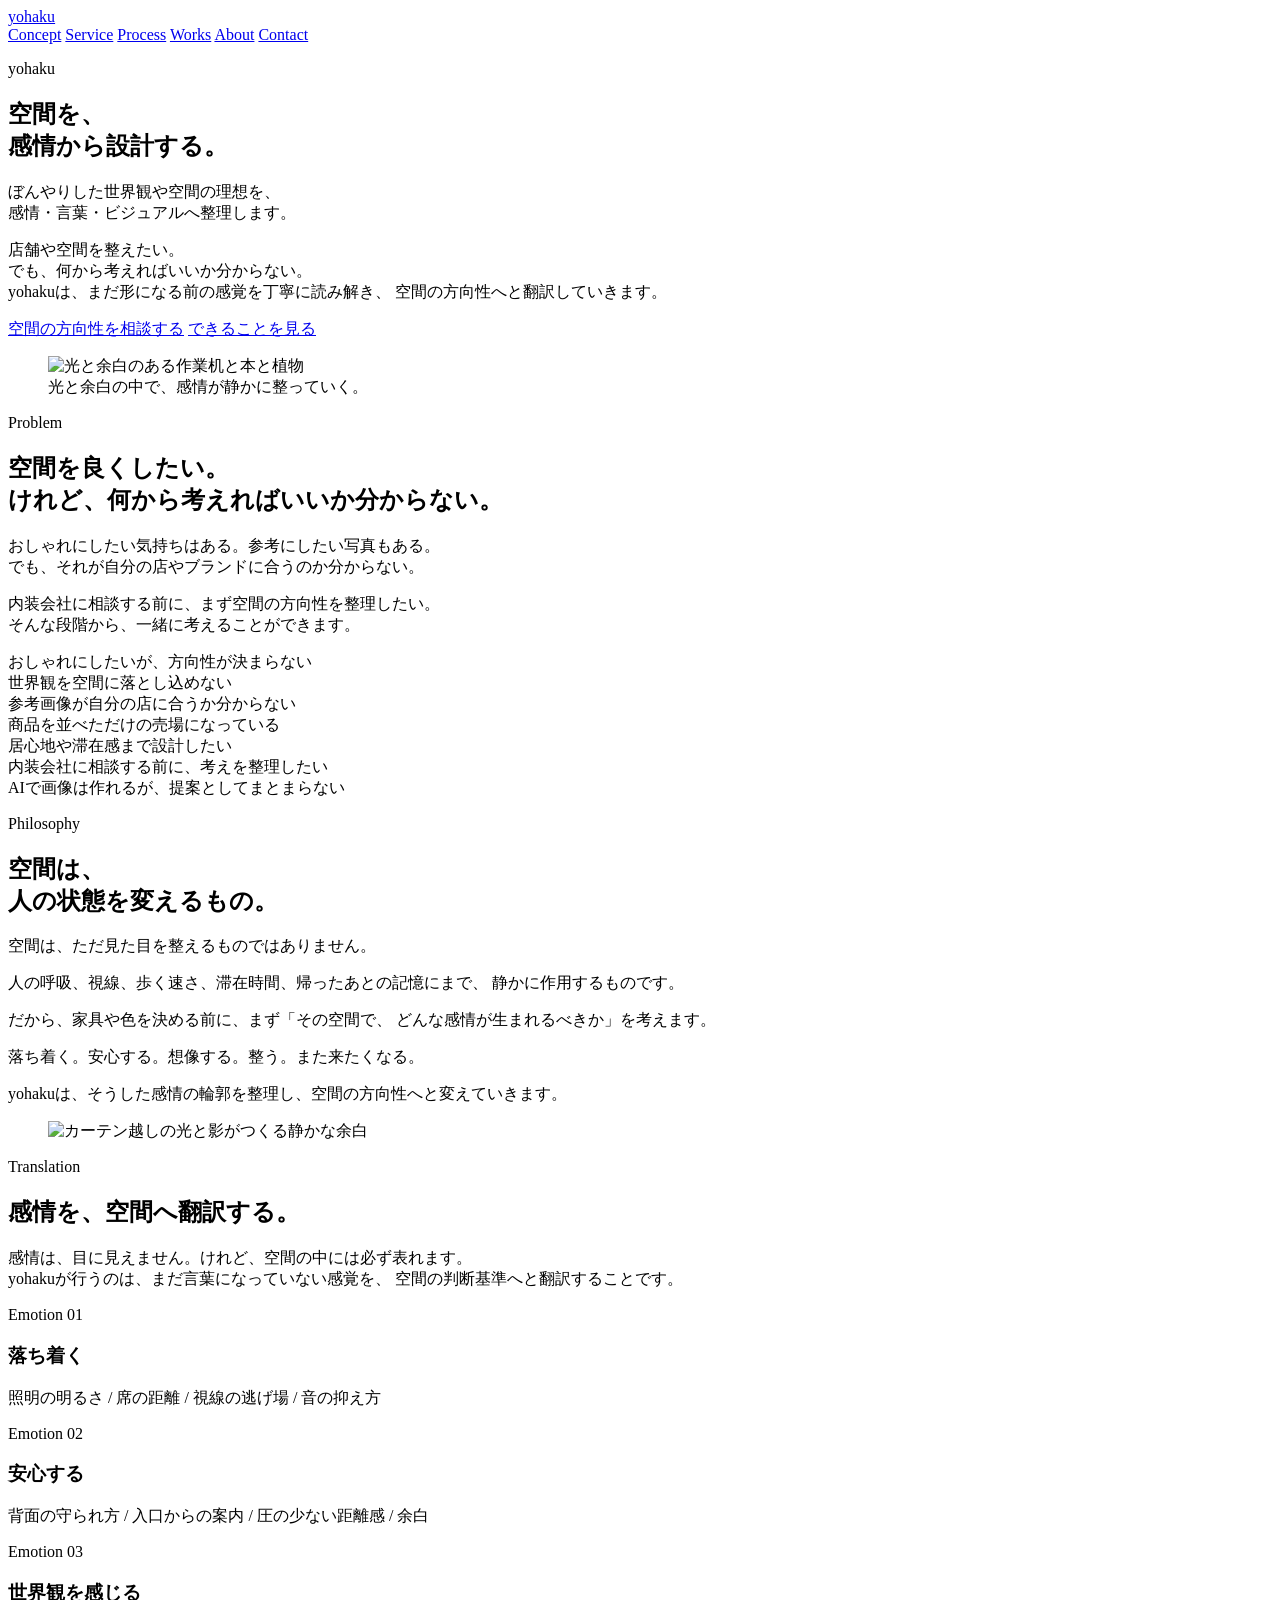
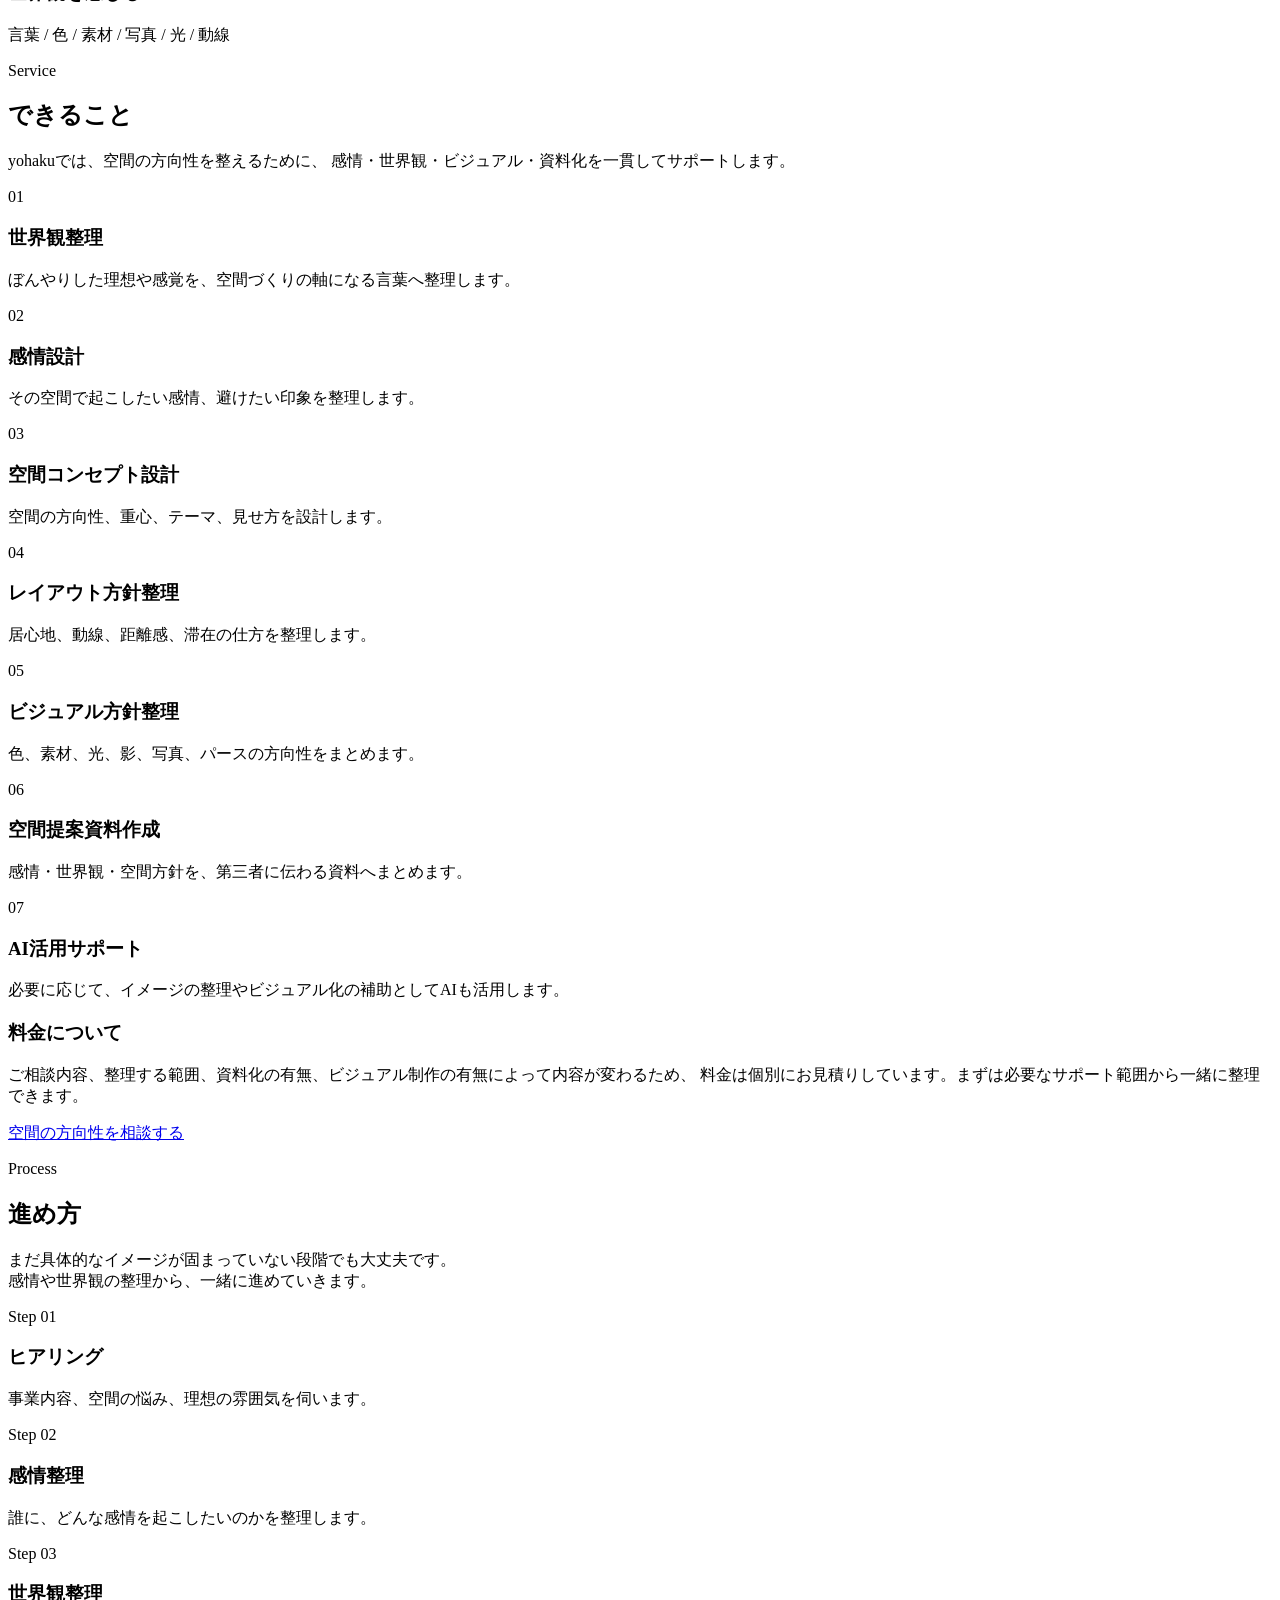
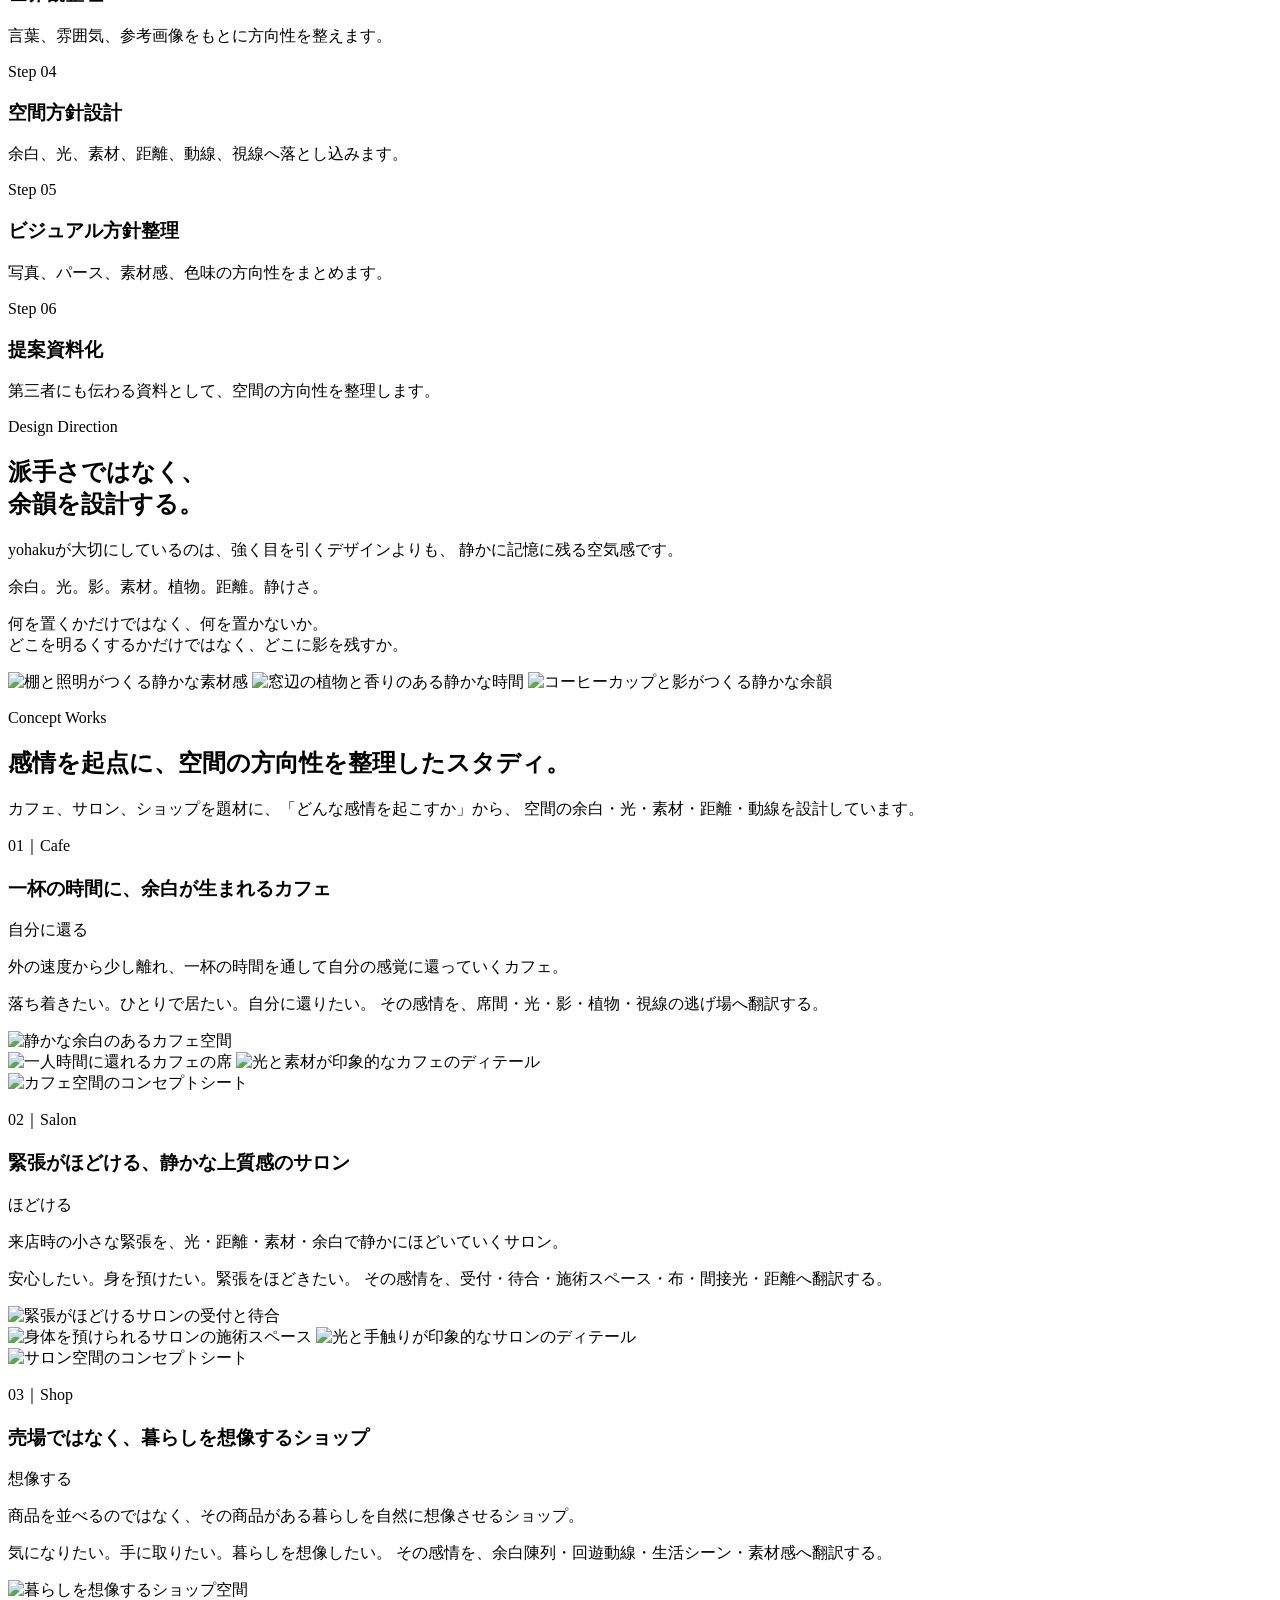
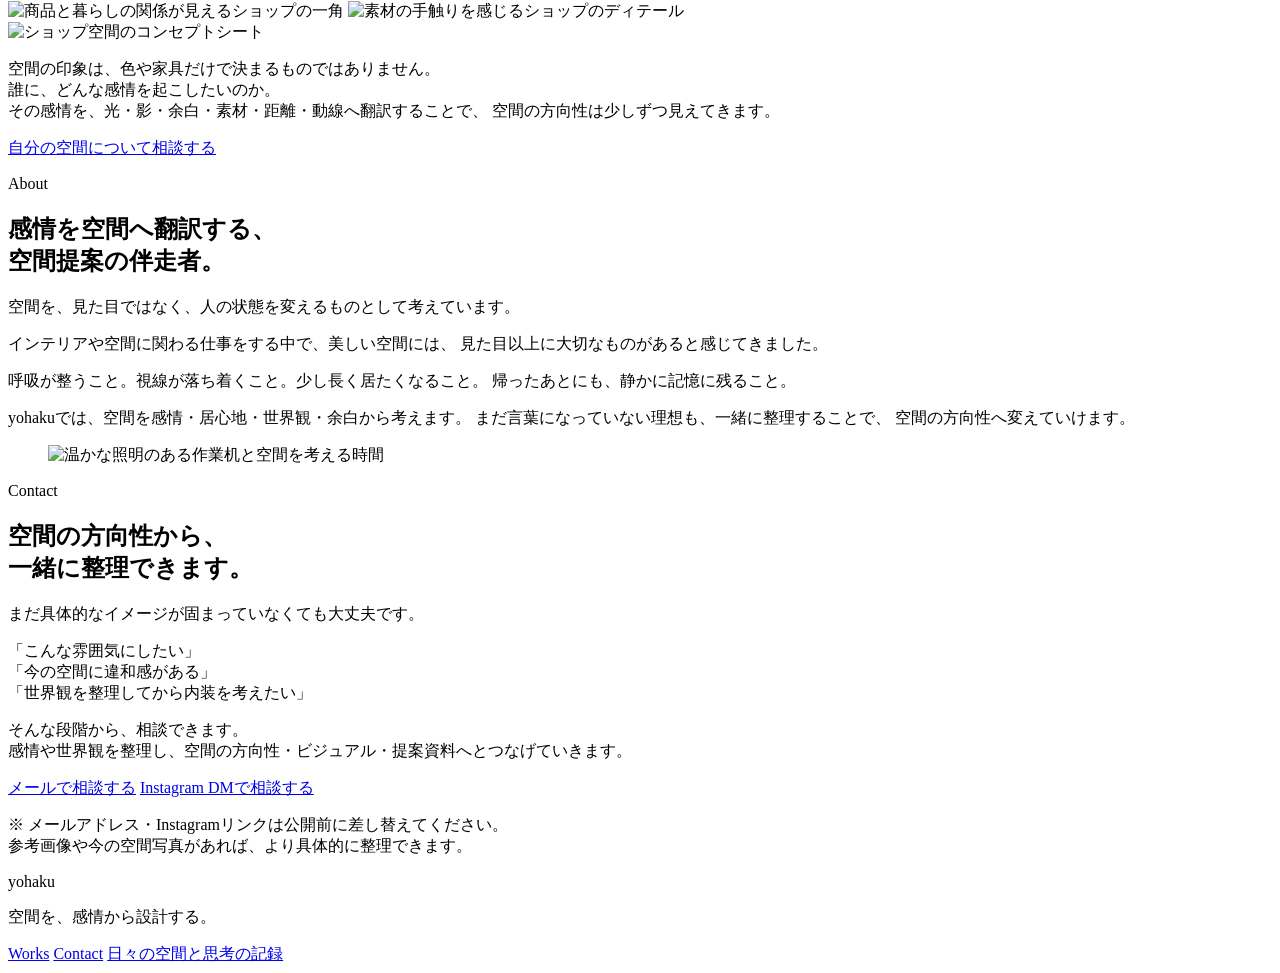
==== index.html @ 95f1c665 "Add files via upload" ====
<!DOCTYPE html>
<html lang="ja">
<head>
  <meta charset="UTF-8" />
  <meta name="viewport" content="width=device-width, initial-scale=1.0" />
  <title>yohaku｜空間を、感情から設計する</title>
  <meta name="description" content="ぼんやりした世界観や空間の理想を、感情・言葉・ビジュアルへ整理します。yohakuは、空間の方向性、居心地、余白、光、素材、世界観を整える空間提案の伴走者です。" />
  <meta name="theme-color" content="#f7f3ec" />

  <meta property="og:title" content="yohaku｜空間を、感情から設計する" />
  <meta property="og:description" content="ぼんやりした世界観や空間の理想を、感情・言葉・ビジュアルへ整理します。" />
  <meta property="og:type" content="website" />
  <meta property="og:image" content="assets/images/ogp/ogp_yohaku.jpg" />

  <link rel="icon" href="assets/icons/favicon.svg" type="image/svg+xml" />
  <link rel="stylesheet" href="css/style.css" />
</head>

<body>
  <header class="site-header">
    <a class="header-logo" href="#hero" aria-label="yohaku top">yohaku</a>
    <nav class="header-nav" aria-label="Primary navigation">
      <a href="#philosophy">Concept</a>
      <a href="#service">Service</a>
      <a href="#process">Process</a>
      <a href="#works">Works</a>
      <a href="#about">About</a>
      <a href="#contact">Contact</a>
    </nav>
  </header>

  <main>
    <section id="hero" class="section hero">
      <div class="container hero-grid">
        <div class="hero-copy">
          <p class="eyebrow">yohaku</p>
          <h1>空間を、<br />感情から設計する。</h1>
          <p class="hero-lead">
            ぼんやりした世界観や空間の理想を、<br />
            感情・言葉・ビジュアルへ整理します。
          </p>
          <p class="hero-text">
            店舗や空間を整えたい。<br />
            でも、何から考えればいいか分からない。<br />
            yohakuは、まだ形になる前の感覚を丁寧に読み解き、
            空間の方向性へと翻訳していきます。
          </p>
          <div class="button-row">
            <a class="button primary" href="#contact">空間の方向性を相談する</a>
            <a class="button ghost" href="#service">できることを見る</a>
          </div>
        </div>

        <figure class="hero-visual">
          <img src="assets/images/common/hero_yohaku_01.jpg" alt="光と余白のある作業机と本と植物" />
          <figcaption>光と余白の中で、感情が静かに整っていく。</figcaption>
        </figure>
      </div>
    </section>

    <section id="problem" class="section problem">
      <div class="container narrow">
        <p class="section-label">Problem</p>
        <h2>空間を良くしたい。<br />けれど、何から考えればいいか分からない。</h2>
        <p>
          おしゃれにしたい気持ちはある。参考にしたい写真もある。<br />
          でも、それが自分の店やブランドに合うのか分からない。
        </p>
        <p>
          内装会社に相談する前に、まず空間の方向性を整理したい。<br />
          そんな段階から、一緒に考えることができます。
        </p>
      </div>

      <div class="container">
        <div class="problem-cards">
          <div class="card">おしゃれにしたいが、方向性が決まらない</div>
          <div class="card">世界観を空間に落とし込めない</div>
          <div class="card">参考画像が自分の店に合うか分からない</div>
          <div class="card">商品を並べただけの売場になっている</div>
          <div class="card">居心地や滞在感まで設計したい</div>
          <div class="card">内装会社に相談する前に、考えを整理したい</div>
          <div class="card">AIで画像は作れるが、提案としてまとまらない</div>
        </div>
      </div>
    </section>

    <section id="philosophy" class="section philosophy">
      <div class="container two-col">
        <div>
          <p class="section-label">Philosophy</p>
          <h2>空間は、<br />人の状態を変えるもの。</h2>
          <p>
            空間は、ただ見た目を整えるものではありません。
          </p>
          <p>
            人の呼吸、視線、歩く速さ、滞在時間、帰ったあとの記憶にまで、
            静かに作用するものです。
          </p>
          <p>
            だから、家具や色を決める前に、まず「その空間で、
            どんな感情が生まれるべきか」を考えます。
          </p>
          <p class="word-list">落ち着く。安心する。想像する。整う。また来たくなる。</p>
          <p>
            yohakuは、そうした感情の輪郭を整理し、空間の方向性へと変えていきます。
          </p>
        </div>
        <figure class="image-frame">
          <img src="assets/images/common/philosophy_light_01.jpg" alt="カーテン越しの光と影がつくる静かな余白" />
        </figure>
      </div>
    </section>

    <section id="translation" class="section translation">
      <div class="container narrow center">
        <p class="section-label">Translation</p>
        <h2>感情を、空間へ翻訳する。</h2>
        <p>
          感情は、目に見えません。けれど、空間の中には必ず表れます。<br />
          yohakuが行うのは、まだ言葉になっていない感覚を、
          空間の判断基準へと翻訳することです。
        </p>
      </div>

      <div class="container translation-grid">
        <article class="translation-card">
          <span>Emotion 01</span>
          <h3>落ち着く</h3>
          <p>照明の明るさ / 席の距離 / 視線の逃げ場 / 音の抑え方</p>
        </article>
        <article class="translation-card">
          <span>Emotion 02</span>
          <h3>安心する</h3>
          <p>背面の守られ方 / 入口からの案内 / 圧の少ない距離感 / 余白</p>
        </article>
        <article class="translation-card">
          <span>Emotion 03</span>
          <h3>世界観を感じる</h3>
          <p>言葉 / 色 / 素材 / 写真 / 光 / 動線</p>
        </article>
      </div>
    </section>

    <section id="service" class="section service">
      <div class="container">
        <div class="section-head">
          <p class="section-label">Service</p>
          <h2>できること</h2>
          <p>
            yohakuでは、空間の方向性を整えるために、
            感情・世界観・ビジュアル・資料化を一貫してサポートします。
          </p>
        </div>

        <div class="service-grid">
          <article class="service-card"><span>01</span><h3>世界観整理</h3><p>ぼんやりした理想や感覚を、空間づくりの軸になる言葉へ整理します。</p></article>
          <article class="service-card"><span>02</span><h3>感情設計</h3><p>その空間で起こしたい感情、避けたい印象を整理します。</p></article>
          <article class="service-card"><span>03</span><h3>空間コンセプト設計</h3><p>空間の方向性、重心、テーマ、見せ方を設計します。</p></article>
          <article class="service-card"><span>04</span><h3>レイアウト方針整理</h3><p>居心地、動線、距離感、滞在の仕方を整理します。</p></article>
          <article class="service-card"><span>05</span><h3>ビジュアル方針整理</h3><p>色、素材、光、影、写真、パースの方向性をまとめます。</p></article>
          <article class="service-card"><span>06</span><h3>空間提案資料作成</h3><p>感情・世界観・空間方針を、第三者に伝わる資料へまとめます。</p></article>
          <article class="service-card muted-card"><span>07</span><h3>AI活用サポート</h3><p>必要に応じて、イメージの整理やビジュアル化の補助としてAIも活用します。</p></article>
        </div>

        <div class="price-note">
          <h3>料金について</h3>
          <p>
            ご相談内容、整理する範囲、資料化の有無、ビジュアル制作の有無によって内容が変わるため、
            料金は個別にお見積りしています。まずは必要なサポート範囲から一緒に整理できます。
          </p>
        </div>

        <div class="center">
          <a class="button primary" href="#contact">空間の方向性を相談する</a>
        </div>
      </div>
    </section>

    <section id="process" class="section process">
      <div class="container two-col">
        <div>
          <p class="section-label">Process</p>
          <h2>進め方</h2>
          <p>
            まだ具体的なイメージが固まっていない段階でも大丈夫です。<br />
            感情や世界観の整理から、一緒に進めていきます。
          </p>
        </div>
        <div class="steps">
          <div class="step"><span>Step 01</span><h3>ヒアリング</h3><p>事業内容、空間の悩み、理想の雰囲気を伺います。</p></div>
          <div class="step"><span>Step 02</span><h3>感情整理</h3><p>誰に、どんな感情を起こしたいのかを整理します。</p></div>
          <div class="step"><span>Step 03</span><h3>世界観整理</h3><p>言葉、雰囲気、参考画像をもとに方向性を整えます。</p></div>
          <div class="step"><span>Step 04</span><h3>空間方針設計</h3><p>余白、光、素材、距離、動線、視線へ落とし込みます。</p></div>
          <div class="step"><span>Step 05</span><h3>ビジュアル方針整理</h3><p>写真、パース、素材感、色味の方向性をまとめます。</p></div>
          <div class="step"><span>Step 06</span><h3>提案資料化</h3><p>第三者にも伝わる資料として、空間の方向性を整理します。</p></div>
        </div>
      </div>
    </section>

    <section id="design-direction" class="section design-direction">
      <div class="container two-col">
        <div>
          <p class="section-label">Design Direction</p>
          <h2>派手さではなく、<br />余韻を設計する。</h2>
          <p>
            yohakuが大切にしているのは、強く目を引くデザインよりも、
            静かに記憶に残る空気感です。
          </p>
          <p class="word-list">
            余白。光。影。素材。植物。距離。静けさ。
          </p>
          <p>
            何を置くかだけではなく、何を置かないか。<br />
            どこを明るくするかだけではなく、どこに影を残すか。
          </p>
        </div>

        <div class="image-grid">
          <img src="assets/images/common/design_direction_01.jpg" alt="棚と照明がつくる静かな素材感" />
          <img src="assets/images/common/design_direction_02.jpg" alt="窓辺の植物と香りのある静かな時間" />
          <img src="assets/images/common/design_direction_03.jpg" alt="コーヒーカップと影がつくる静かな余韻" />
        </div>
      </div>
    </section>

    <section id="works" class="section works">
      <div class="container narrow center">
        <p class="section-label">Concept Works</p>
        <h2>感情を起点に、空間の方向性を整理したスタディ。</h2>
        <p>
          カフェ、サロン、ショップを題材に、「どんな感情を起こすか」から、
          空間の余白・光・素材・距離・動線を設計しています。
        </p>
      </div>

      <div class="works-list">
        <article class="work container">
          <div class="work-copy">
            <p class="section-label">01｜Cafe</p>
            <h3>一杯の時間に、余白が生まれるカフェ</h3>
            <p class="one-word">自分に還る</p>
            <p>
              外の速度から少し離れ、一杯の時間を通して自分の感覚に還っていくカフェ。
            </p>
            <p>
              落ち着きたい。ひとりで居たい。自分に還りたい。
              その感情を、席間・光・影・植物・視線の逃げ場へ翻訳する。
            </p>
          </div>
          <div class="work-visuals">
            <img class="work-main" src="assets/images/cafe/cafe_main_a.png" alt="静かな余白のあるカフェ空間" />
            <div class="work-subgrid">
              <img src="assets/images/cafe/cafe_main_b.png" alt="一人時間に還れるカフェの席" />
              <img src="assets/images/cafe/cafe_detail_c.png" alt="光と素材が印象的なカフェのディテール" />
            </div>
            <img class="concept-sheet" src="assets/images/cafe/cafe_concept_sheet.png" alt="カフェ空間のコンセプトシート" />
          </div>
        </article>

        <article class="work container reverse">
          <div class="work-copy">
            <p class="section-label">02｜Salon</p>
            <h3>緊張がほどける、静かな上質感のサロン</h3>
            <p class="one-word">ほどける</p>
            <p>
              来店時の小さな緊張を、光・距離・素材・余白で静かにほどいていくサロン。
            </p>
            <p>
              安心したい。身を預けたい。緊張をほどきたい。
              その感情を、受付・待合・施術スペース・布・間接光・距離へ翻訳する。
            </p>
          </div>
          <div class="work-visuals">
            <img class="work-main" src="assets/images/salon/salon_main_a.png" alt="緊張がほどけるサロンの受付と待合" />
            <div class="work-subgrid">
              <img src="assets/images/salon/salon_main_b.png" alt="身体を預けられるサロンの施術スペース" />
              <img src="assets/images/salon/salon_detail_c.png" alt="光と手触りが印象的なサロンのディテール" />
            </div>
            <img class="concept-sheet" src="assets/images/salon/salon_concept_sheet.png" alt="サロン空間のコンセプトシート" />
          </div>
        </article>

        <article class="work container">
          <div class="work-copy">
            <p class="section-label">03｜Shop</p>
            <h3>売場ではなく、暮らしを想像するショップ</h3>
            <p class="one-word">想像する</p>
            <p>
              商品を並べるのではなく、その商品がある暮らしを自然に想像させるショップ。
            </p>
            <p>
              気になりたい。手に取りたい。暮らしを想像したい。
              その感情を、余白陳列・回遊動線・生活シーン・素材感へ翻訳する。
            </p>
          </div>
          <div class="work-visuals">
            <img class="work-main" src="assets/images/shop/shop_main_a.png" alt="暮らしを想像するショップ空間" />
            <div class="work-subgrid">
              <img src="assets/images/shop/shop_main_b.png" alt="商品と暮らしの関係が見えるショップの一角" />
              <img src="assets/images/shop/shop_detail_c.png" alt="素材の手触りを感じるショップのディテール" />
            </div>
            <img class="concept-sheet" src="assets/images/shop/shop_concept_sheet.png" alt="ショップ空間のコンセプトシート" />
          </div>
        </article>
      </div>

      <div class="container narrow center works-close">
        <p>
          空間の印象は、色や家具だけで決まるものではありません。<br />
          誰に、どんな感情を起こしたいのか。<br />
          その感情を、光・影・余白・素材・距離・動線へ翻訳することで、
          空間の方向性は少しずつ見えてきます。
        </p>
        <a class="button primary" href="#contact">自分の空間について相談する</a>
      </div>
    </section>

    <section id="about" class="section about">
      <div class="container two-col">
        <div>
          <p class="section-label">About</p>
          <h2>感情を空間へ翻訳する、<br />空間提案の伴走者。</h2>
          <p>
            空間を、見た目ではなく、人の状態を変えるものとして考えています。
          </p>
          <p>
            インテリアや空間に関わる仕事をする中で、美しい空間には、
            見た目以上に大切なものがあると感じてきました。
          </p>
          <p>
            呼吸が整うこと。視線が落ち着くこと。少し長く居たくなること。
            帰ったあとにも、静かに記憶に残ること。
          </p>
          <p>
            yohakuでは、空間を感情・居心地・世界観・余白から考えます。
            まだ言葉になっていない理想も、一緒に整理することで、
            空間の方向性へ変えていけます。
          </p>
        </div>
        <figure class="image-frame">
          <img src="assets/images/about/about_work_01.jpg" alt="温かな照明のある作業机と空間を考える時間" />
        </figure>
      </div>
    </section>

    <section id="contact" class="section contact">
      <div class="container narrow center">
        <p class="section-label">Contact</p>
        <h2>空間の方向性から、<br />一緒に整理できます。</h2>
        <p>
          まだ具体的なイメージが固まっていなくても大丈夫です。
        </p>
        <p>
          「こんな雰囲気にしたい」<br />
          「今の空間に違和感がある」<br />
          「世界観を整理してから内装を考えたい」
        </p>
        <p>
          そんな段階から、相談できます。<br />
          感情や世界観を整理し、空間の方向性・ビジュアル・提案資料へとつなげていきます。
        </p>

        <div class="contact-buttons">
          <!-- TODO: 公開前にメールアドレスとInstagram URLを差し替える -->
          <a class="button primary" href="mailto:uki182001@gmail.com">メールで相談する</a>
          <a class="button ghost" href="https://www.instagram.com/emu_yu_/" target="_blank" rel="noopener">Instagram DMで相談する</a>
        </div>

        <p class="contact-note">
          ※ メールアドレス・Instagramリンクは公開前に差し替えてください。<br />
          参考画像や今の空間写真があれば、より具体的に整理できます。
        </p>
      </div>
    </section>
  </main>

  <footer class="site-footer">
    <div class="container footer-inner">
      <div>
        <p class="footer-logo">yohaku</p>
        <p>空間を、感情から設計する。</p>
      </div>
      <div class="footer-links">
        <a href="#works">Works</a>
        <a href="#contact">Contact</a>
        <a href="https://www.instagram.com/emu_yu_/" target="_blank" rel="noopener">日々の空間と思考の記録</a>
      </div>
    </div>
  </footer>

  <script src="js/script.js"></script>
</body>
</html>
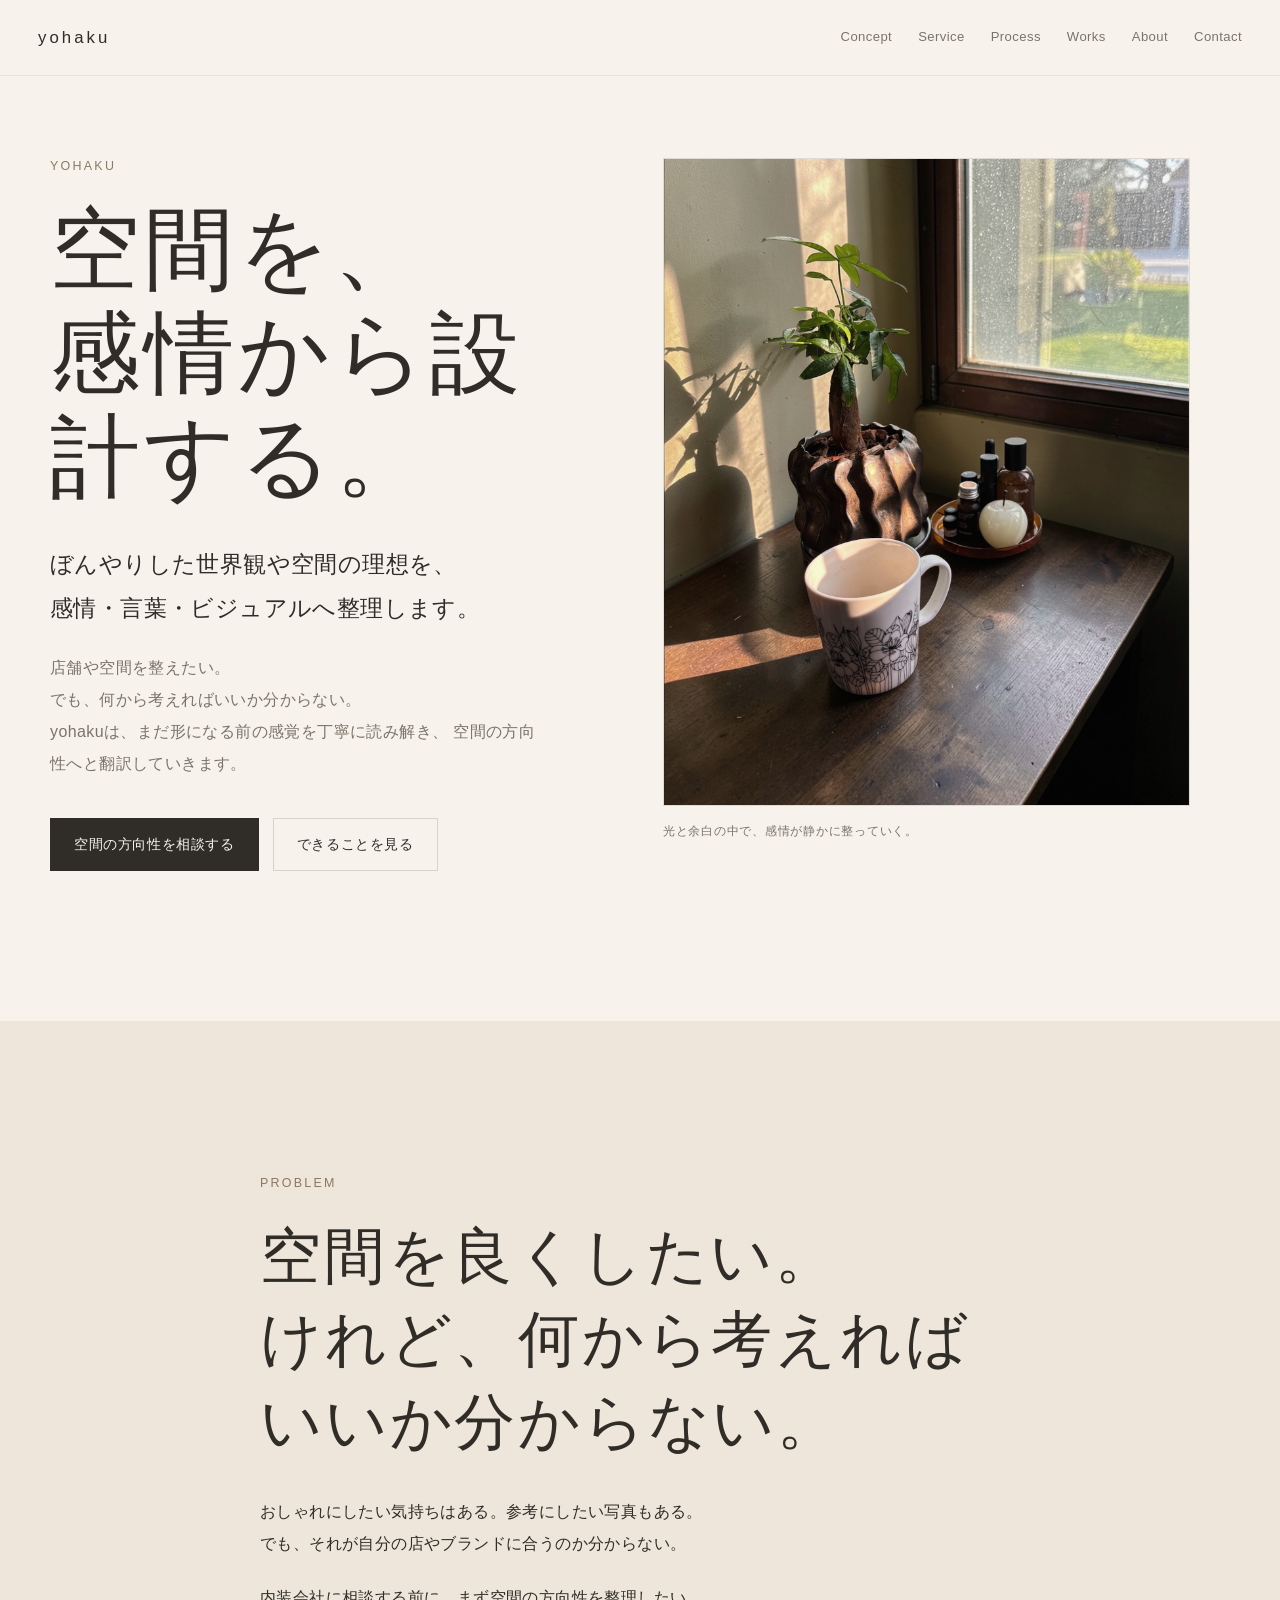
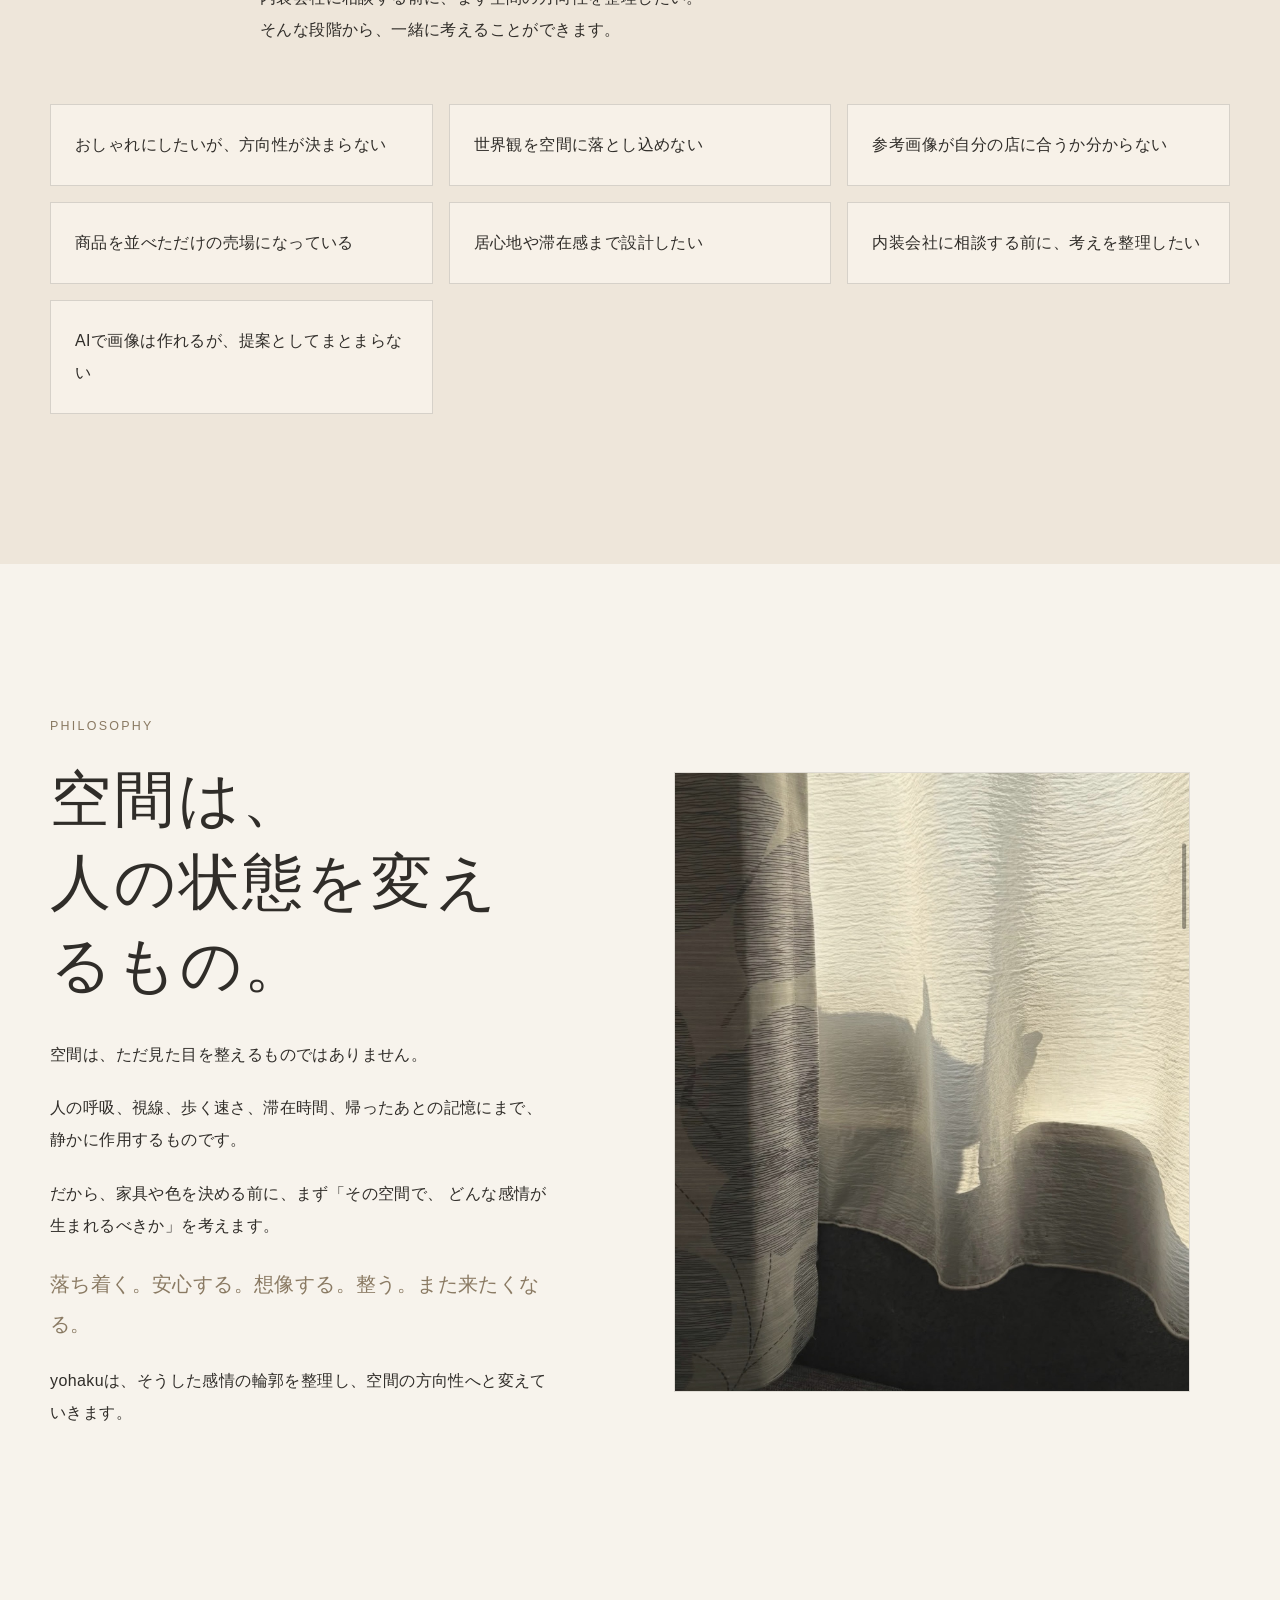
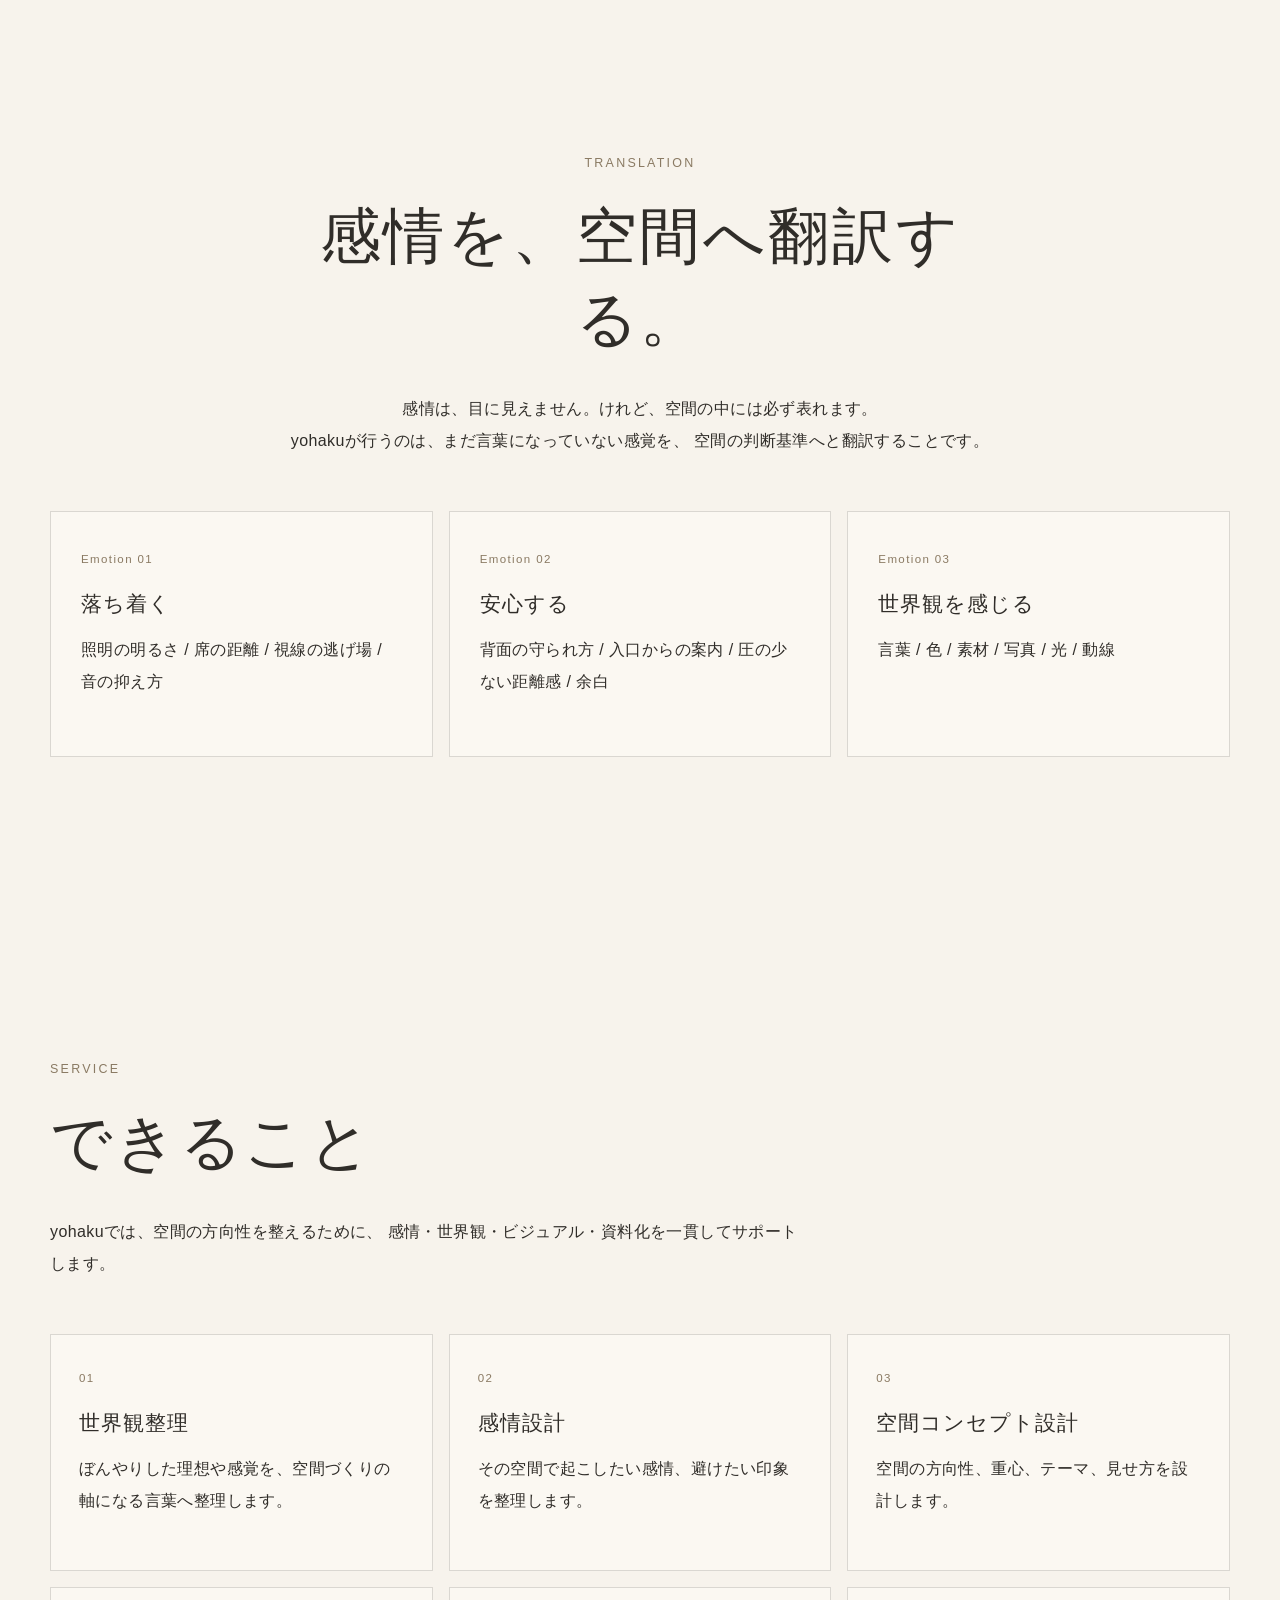
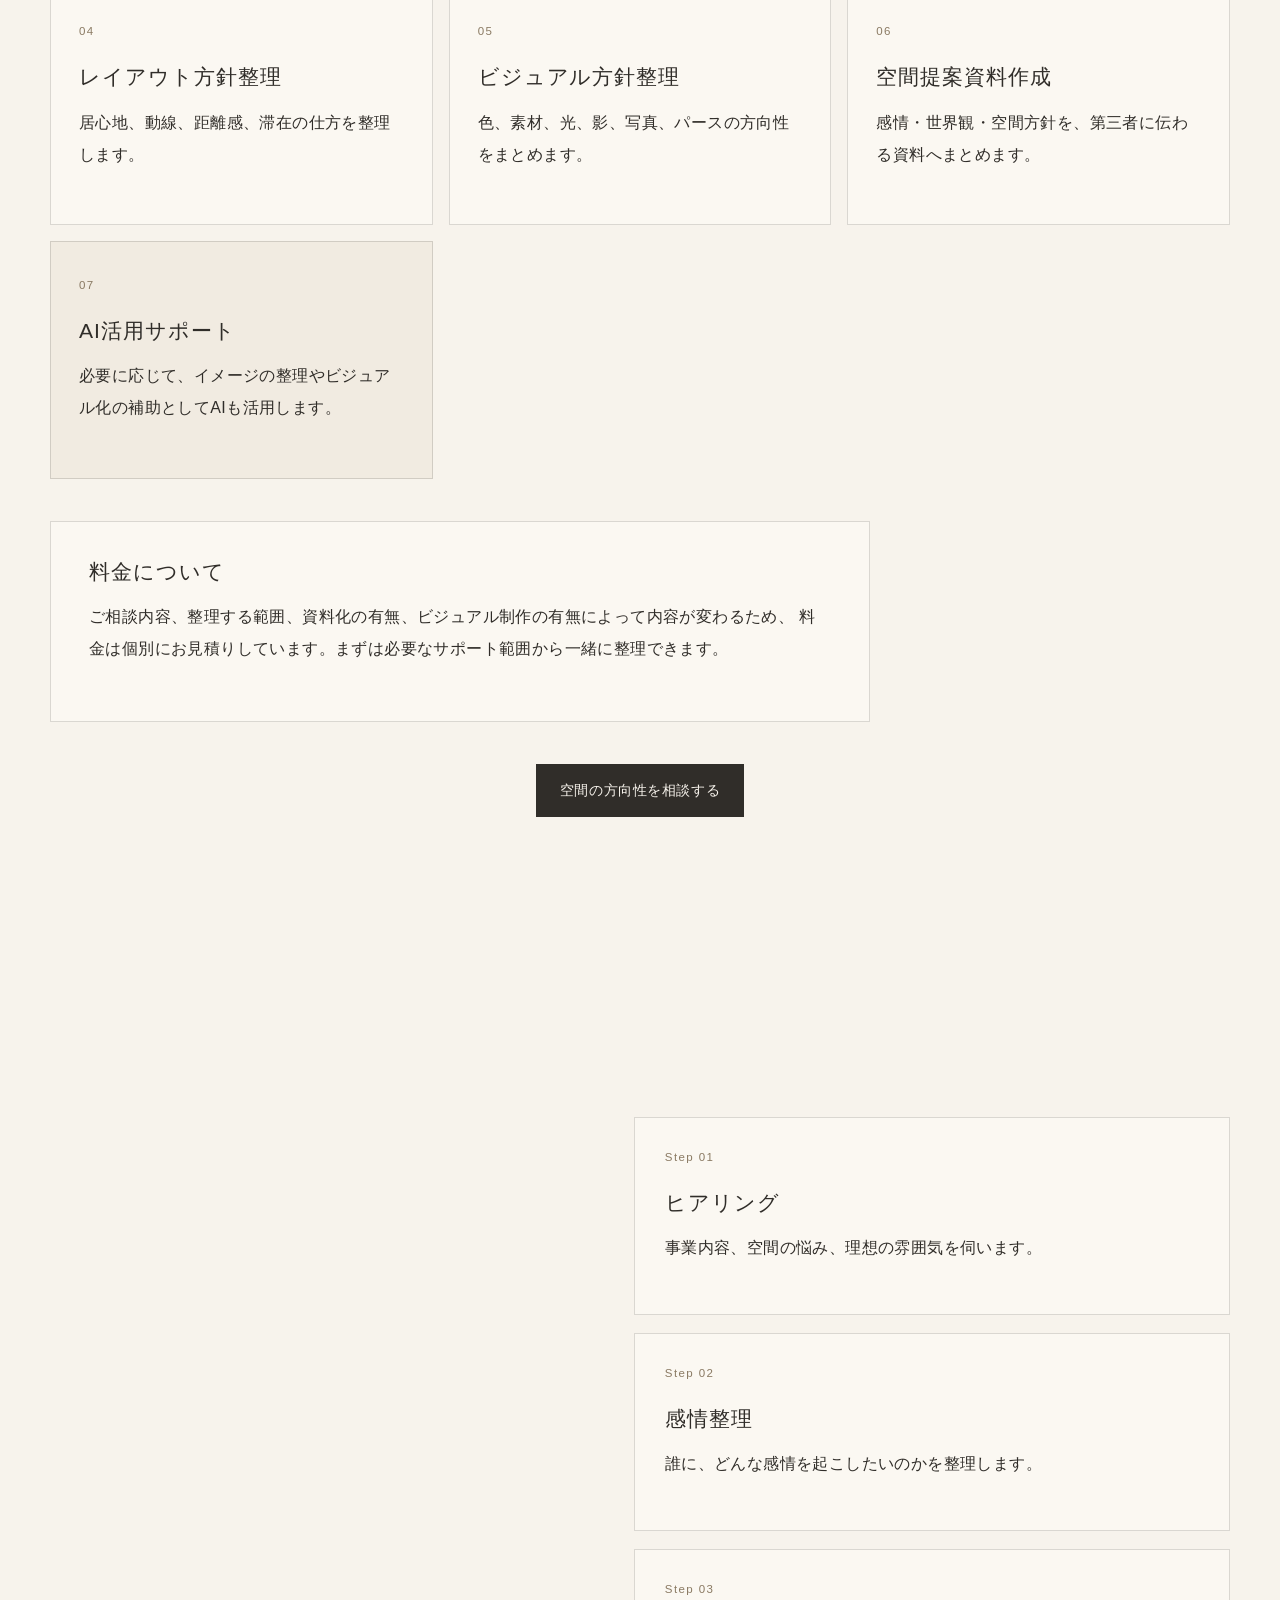
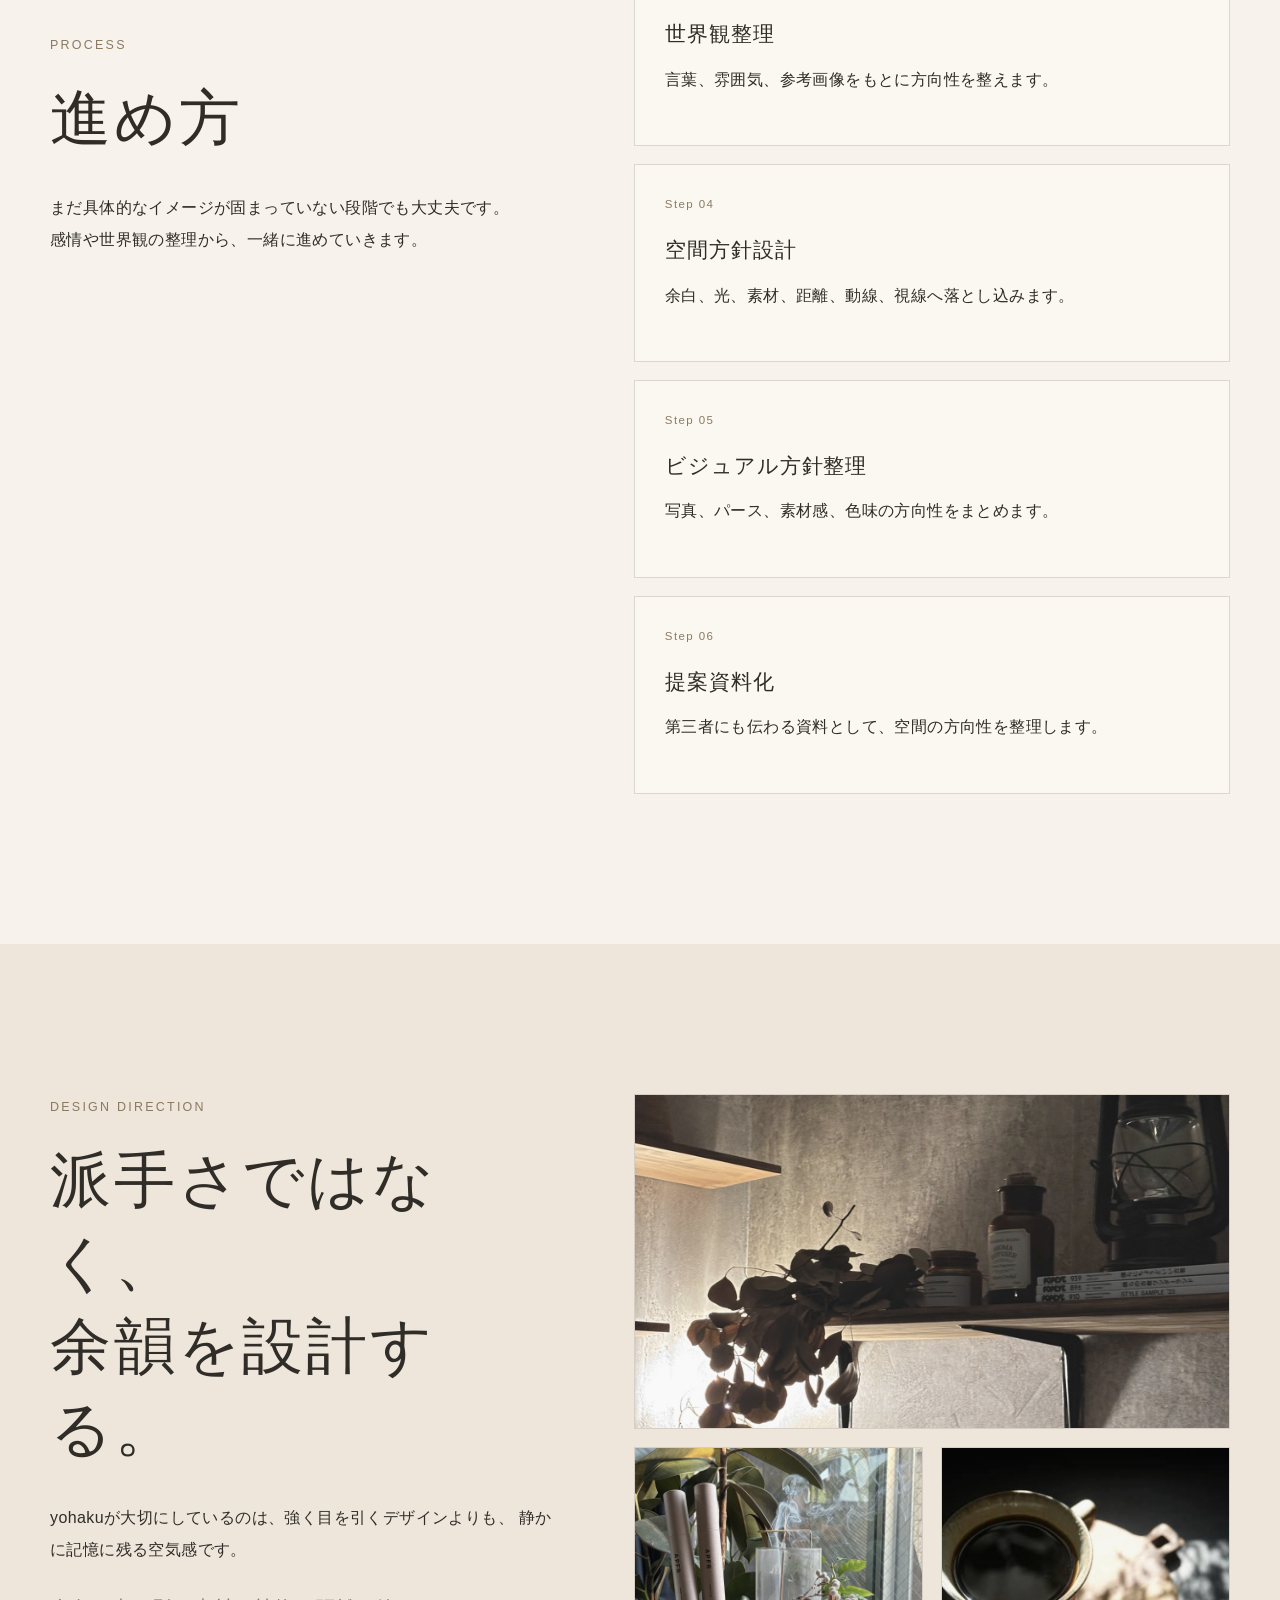
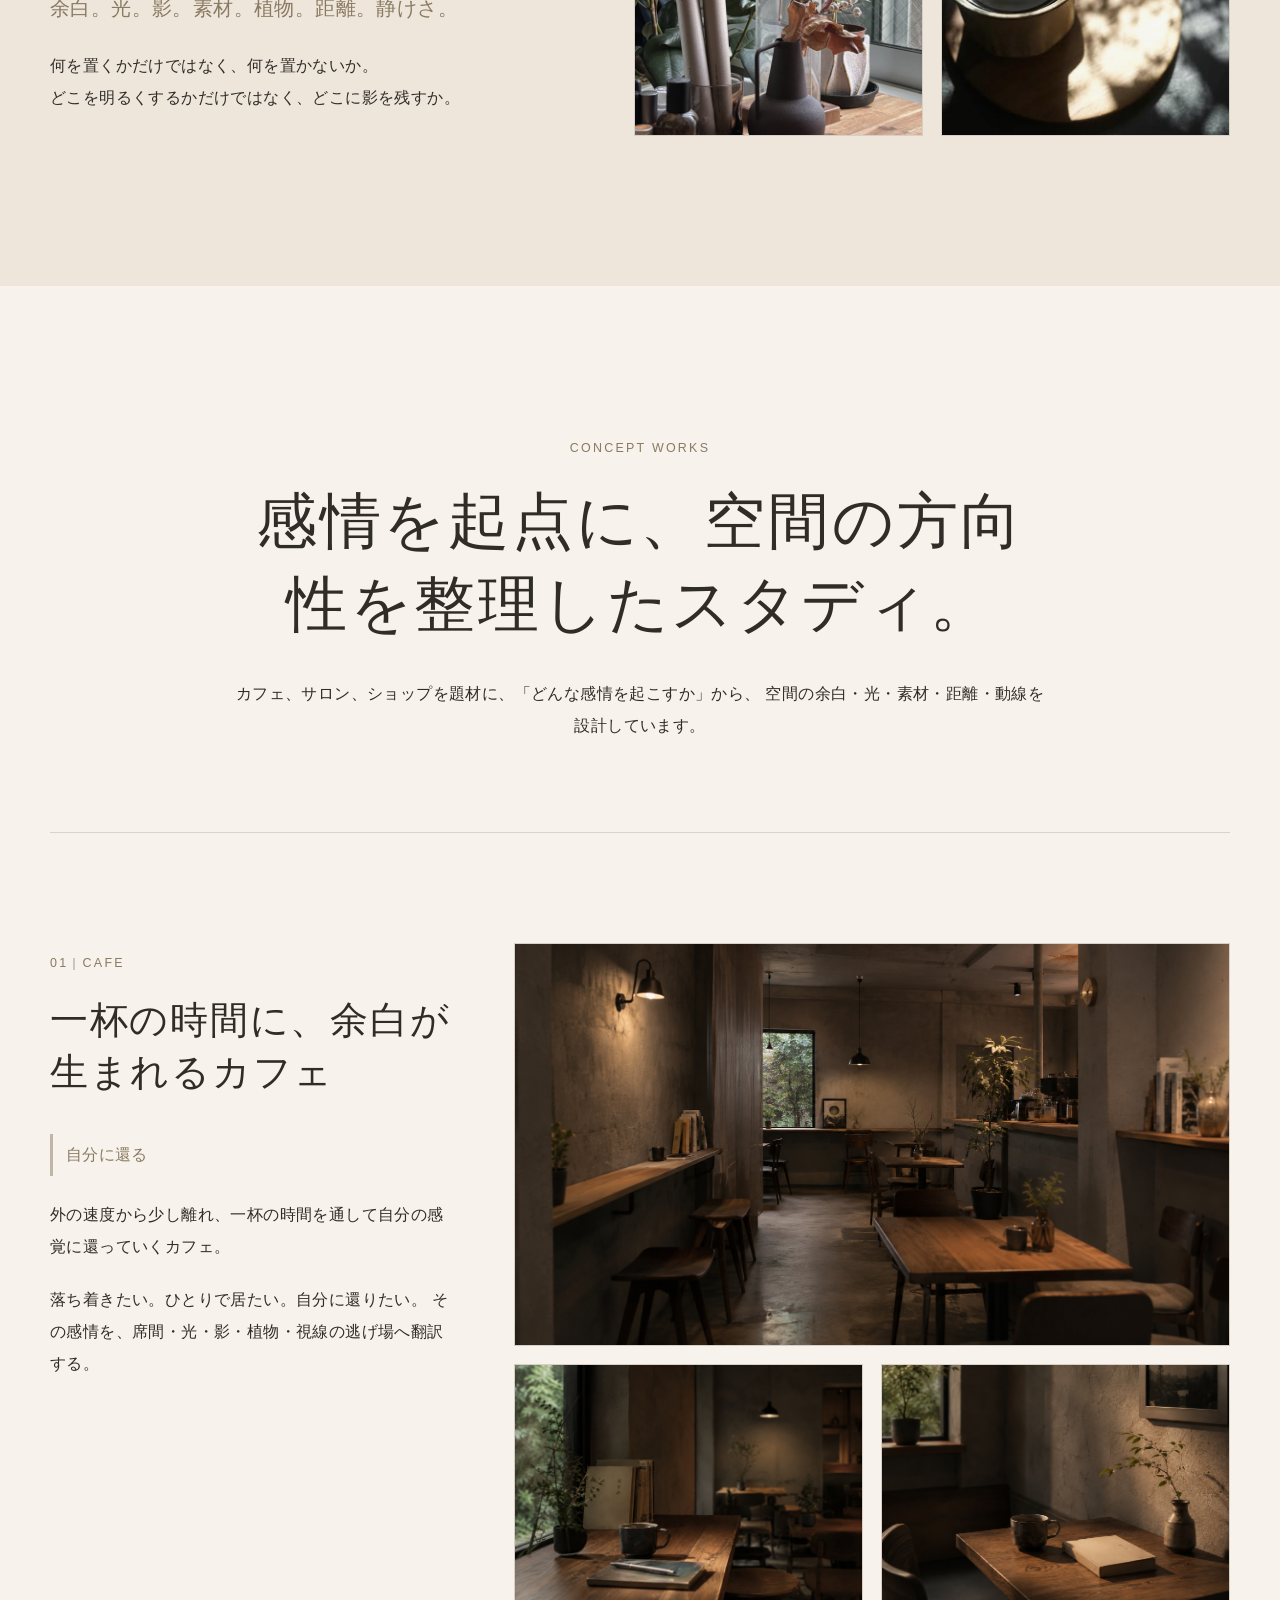
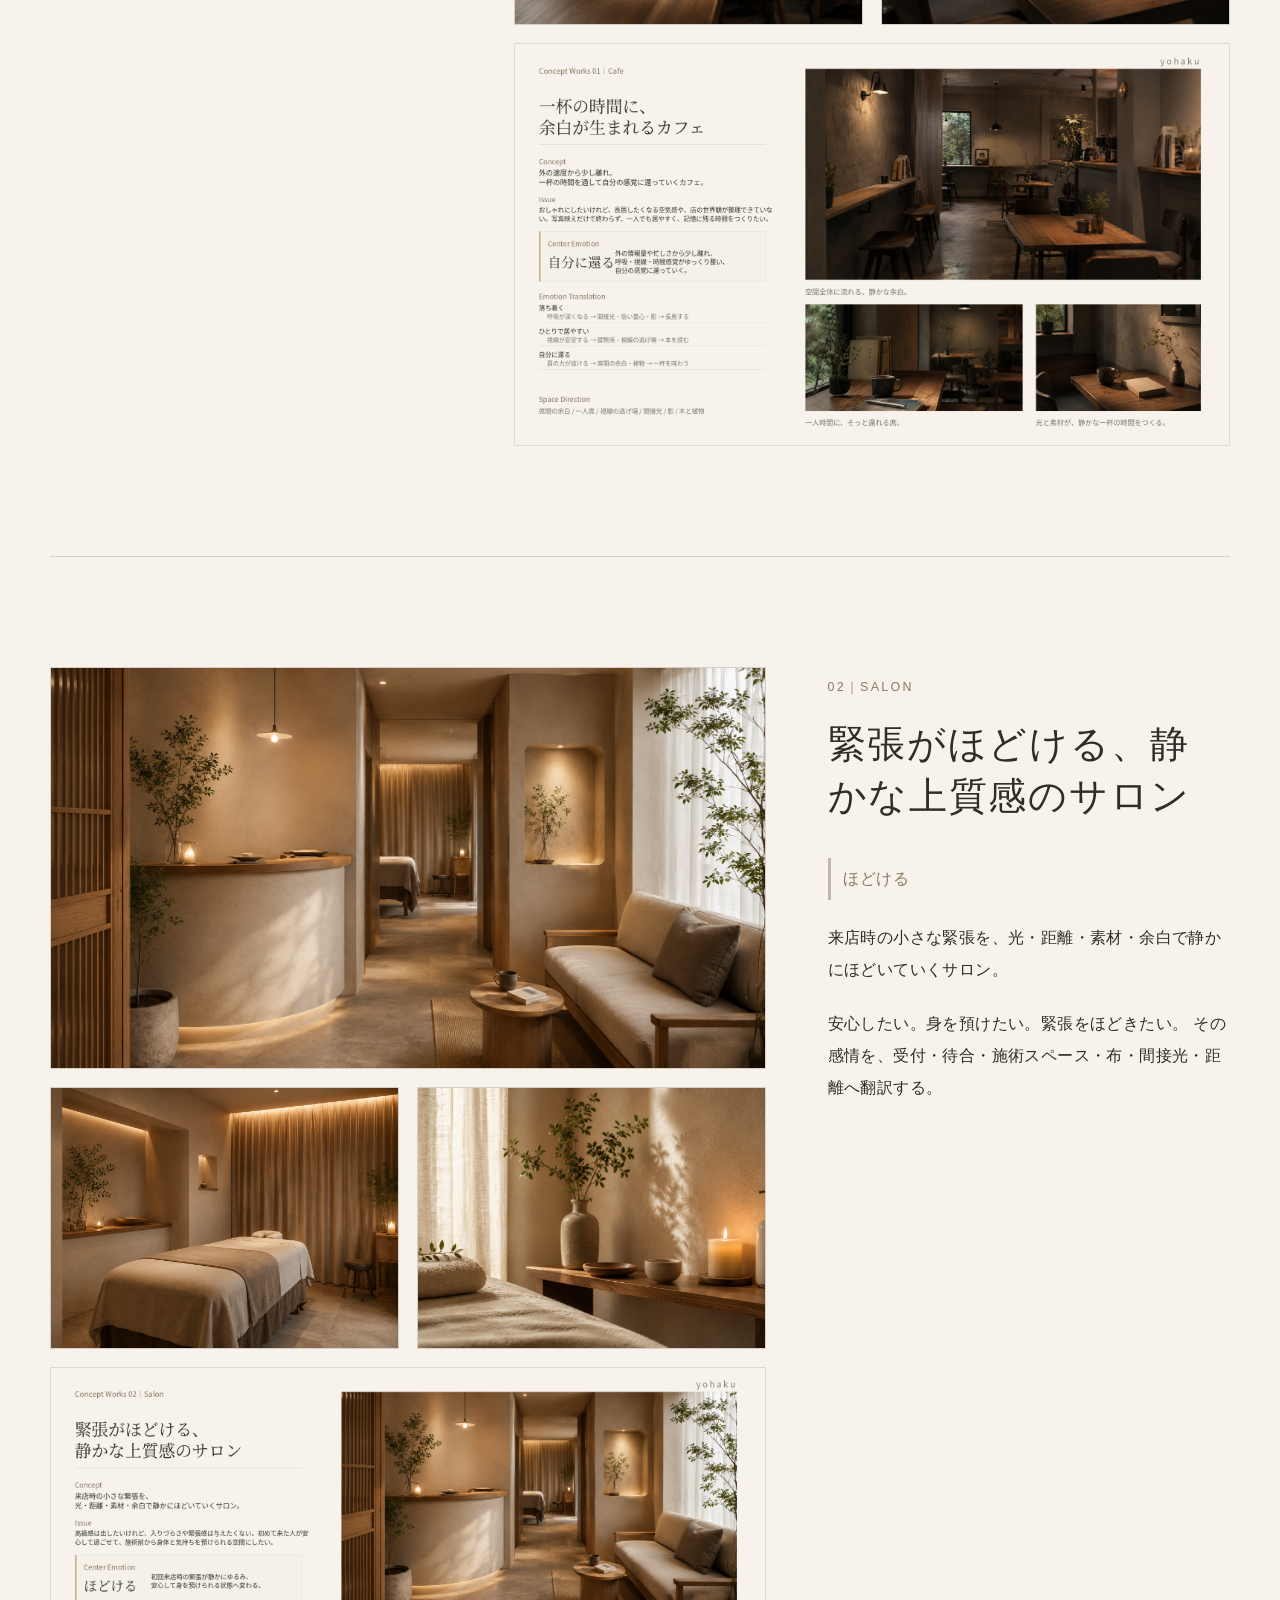
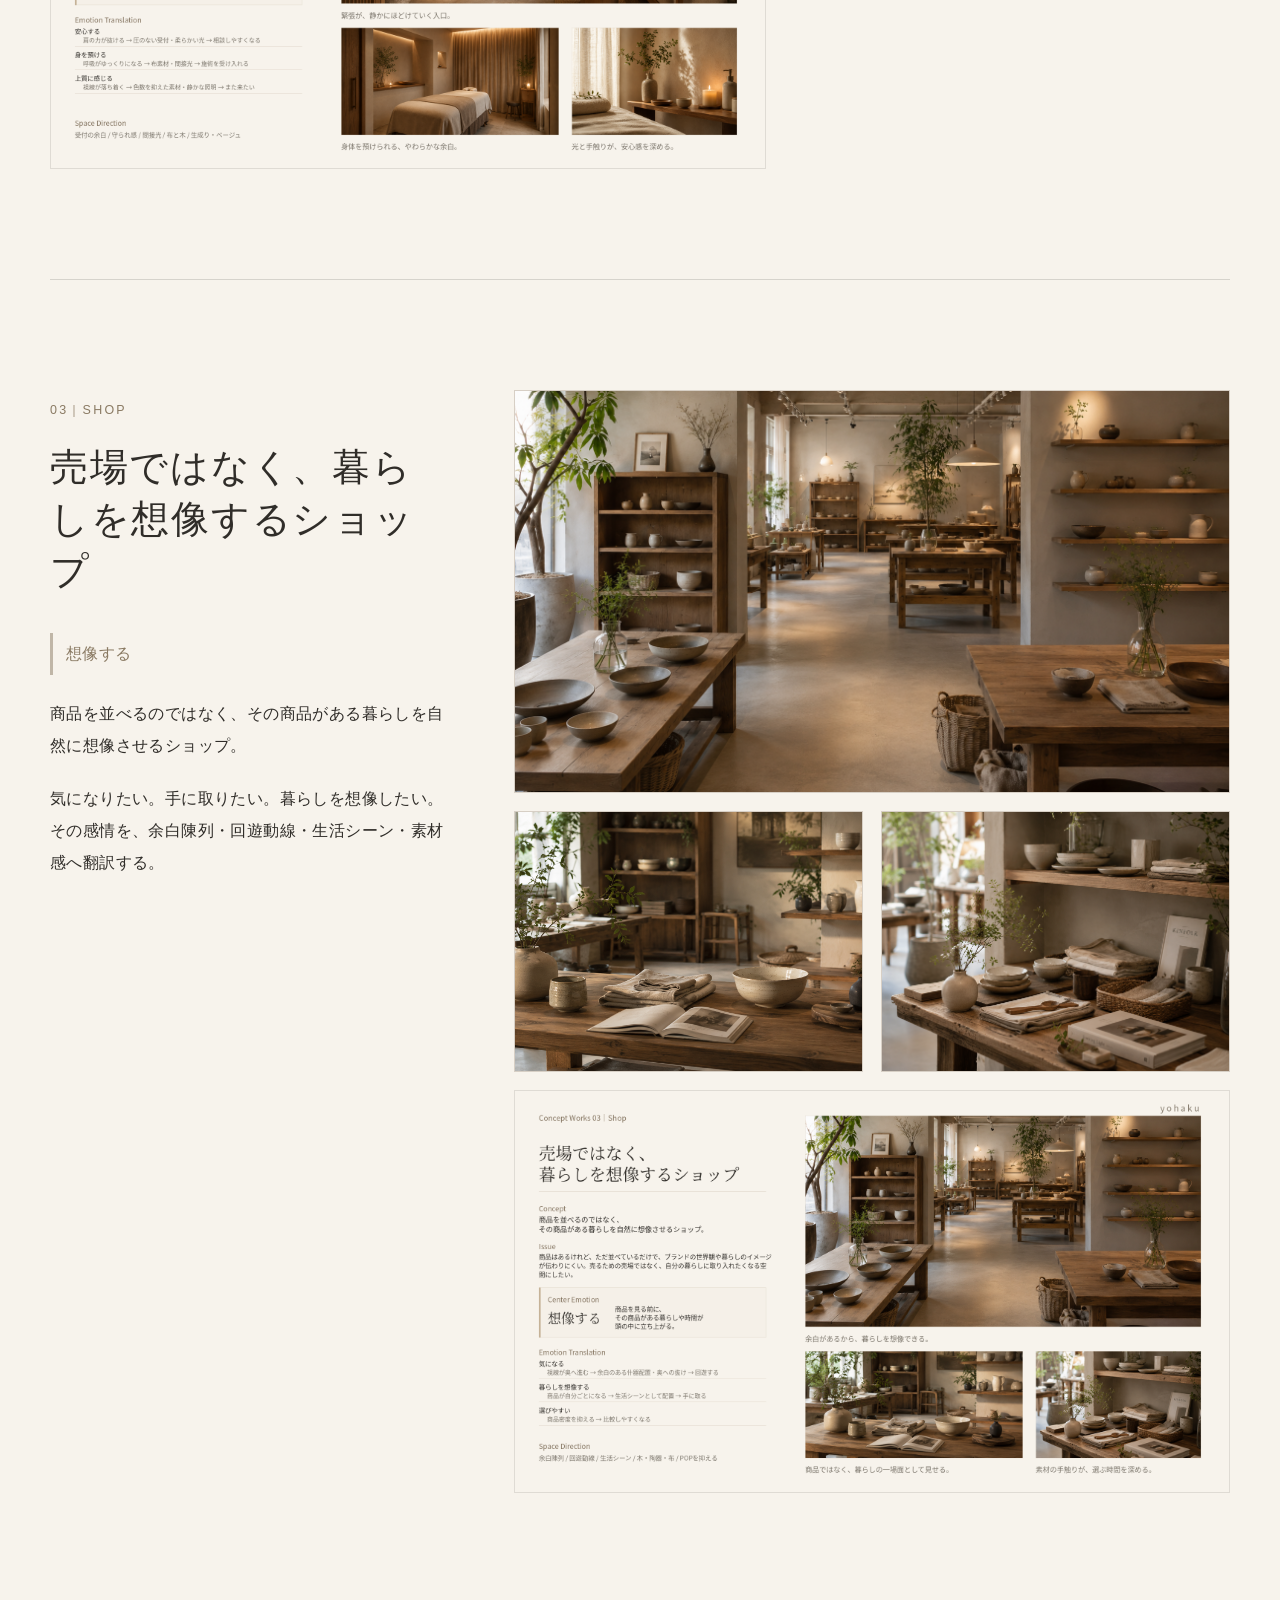
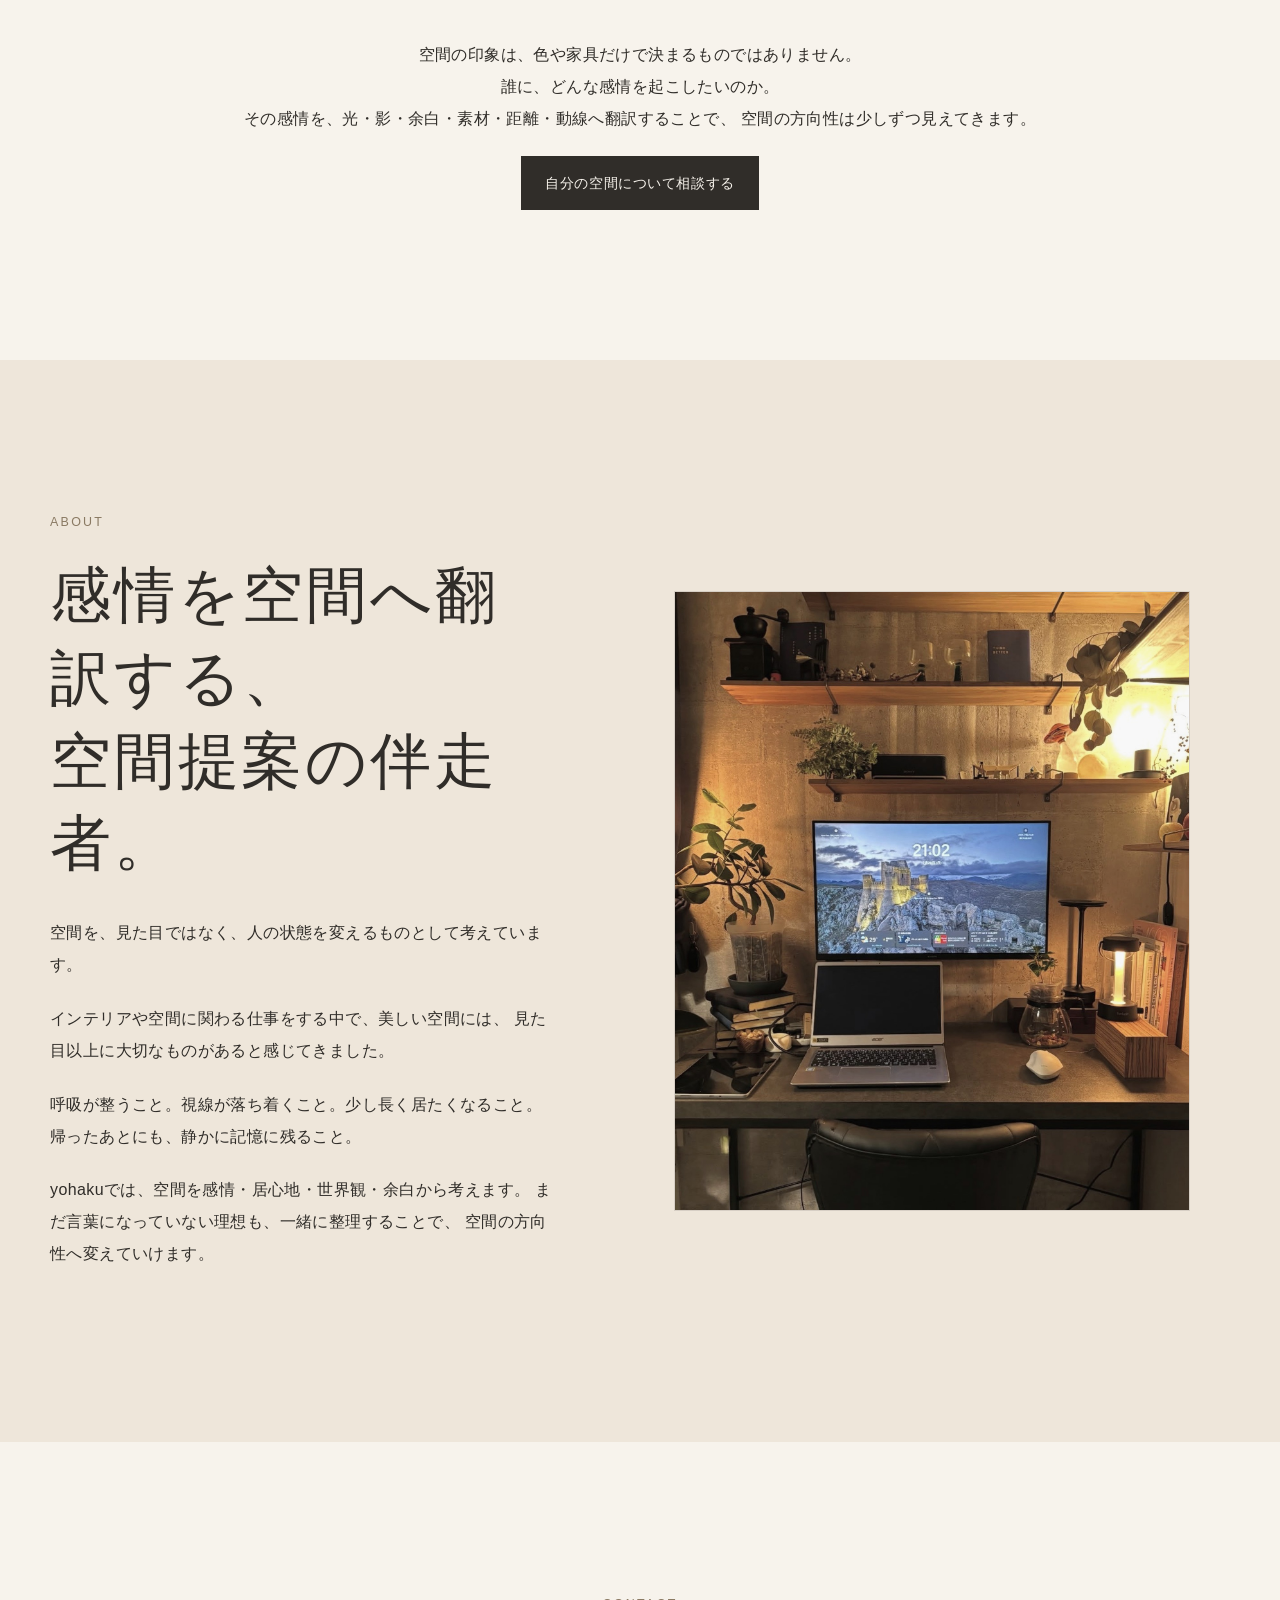
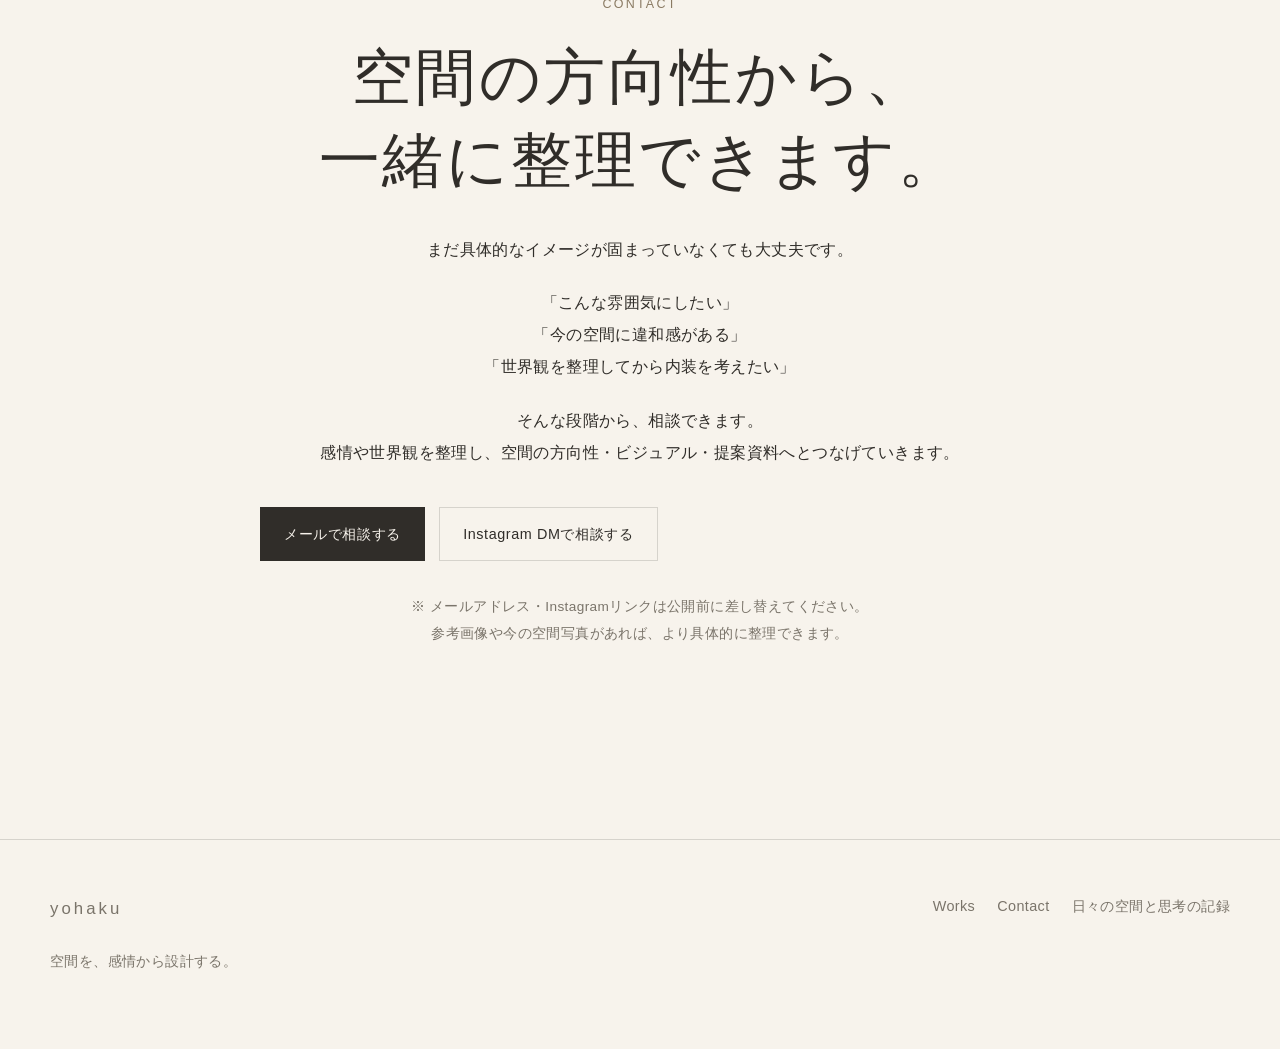
==== commit 83cf574f: "Add files via upload" ====
--- a/index.html
+++ b/index.html
@@ -10,10 +10,10 @@
   <meta property="og:title" content="yohaku｜空間を、感情から設計する" />
   <meta property="og:description" content="ぼんやりした世界観や空間の理想を、感情・言葉・ビジュアルへ整理します。" />
   <meta property="og:type" content="website" />
-  <meta property="og:image" content="assets/images/ogp/ogp_yohaku.jpg" />
-
-  <link rel="icon" href="assets/icons/favicon.svg" type="image/svg+xml" />
-  <link rel="stylesheet" href="css/style.css" />
+  <meta property="og:image" content="ogp_yohaku.jpg" />
+
+  <link rel="icon" href="favicon.svg" type="image/svg+xml" />
+  <link rel="stylesheet" href="style.css" />
 </head>
 
 <body>
@@ -52,7 +52,7 @@
         </div>
 
         <figure class="hero-visual">
-          <img src="assets/images/common/hero_yohaku_01.jpg" alt="光と余白のある作業机と本と植物" />
+          <img src="hero_yohaku_01.jpg" alt="光と余白のある作業机と本と植物" />
           <figcaption>光と余白の中で、感情が静かに整っていく。</figcaption>
         </figure>
       </div>
@@ -107,7 +107,7 @@
           </p>
         </div>
         <figure class="image-frame">
-          <img src="assets/images/common/philosophy_light_01.jpg" alt="カーテン越しの光と影がつくる静かな余白" />
+          <img src="philosophy_light_01.jpg" alt="カーテン越しの光と影がつくる静かな余白" />
         </figure>
       </div>
     </section>
@@ -217,9 +217,9 @@
         </div>
 
         <div class="image-grid">
-          <img src="assets/images/common/design_direction_01.jpg" alt="棚と照明がつくる静かな素材感" />
-          <img src="assets/images/common/design_direction_02.jpg" alt="窓辺の植物と香りのある静かな時間" />
-          <img src="assets/images/common/design_direction_03.jpg" alt="コーヒーカップと影がつくる静かな余韻" />
+          <img src="design_direction_01.jpg" alt="棚と照明がつくる静かな素材感" />
+          <img src="design_direction_02.jpg" alt="窓辺の植物と香りのある静かな時間" />
+          <img src="design_direction_03.jpg" alt="コーヒーカップと影がつくる静かな余韻" />
         </div>
       </div>
     </section>
@@ -249,12 +249,12 @@
             </p>
           </div>
           <div class="work-visuals">
-            <img class="work-main" src="assets/images/cafe/cafe_main_a.png" alt="静かな余白のあるカフェ空間" />
+            <img class="work-main" src="cafe_main_a.png" alt="静かな余白のあるカフェ空間" />
             <div class="work-subgrid">
-              <img src="assets/images/cafe/cafe_main_b.png" alt="一人時間に還れるカフェの席" />
-              <img src="assets/images/cafe/cafe_detail_c.png" alt="光と素材が印象的なカフェのディテール" />
+              <img src="cafe_main_b.png" alt="一人時間に還れるカフェの席" />
+              <img src="cafe_detail_c.png" alt="光と素材が印象的なカフェのディテール" />
             </div>
-            <img class="concept-sheet" src="assets/images/cafe/cafe_concept_sheet.png" alt="カフェ空間のコンセプトシート" />
+            <img class="concept-sheet" src="cafe_concept_sheet.png" alt="カフェ空間のコンセプトシート" />
           </div>
         </article>
 
@@ -272,12 +272,12 @@
             </p>
           </div>
           <div class="work-visuals">
-            <img class="work-main" src="assets/images/salon/salon_main_a.png" alt="緊張がほどけるサロンの受付と待合" />
+            <img class="work-main" src="salon_main_a.png" alt="緊張がほどけるサロンの受付と待合" />
             <div class="work-subgrid">
-              <img src="assets/images/salon/salon_main_b.png" alt="身体を預けられるサロンの施術スペース" />
-              <img src="assets/images/salon/salon_detail_c.png" alt="光と手触りが印象的なサロンのディテール" />
+              <img src="salon_main_b.png" alt="身体を預けられるサロンの施術スペース" />
+              <img src="salon_detail_c.png" alt="光と手触りが印象的なサロンのディテール" />
             </div>
-            <img class="concept-sheet" src="assets/images/salon/salon_concept_sheet.png" alt="サロン空間のコンセプトシート" />
+            <img class="concept-sheet" src="salon_concept_sheet.png" alt="サロン空間のコンセプトシート" />
           </div>
         </article>
 
@@ -295,12 +295,12 @@
             </p>
           </div>
           <div class="work-visuals">
-            <img class="work-main" src="assets/images/shop/shop_main_a.png" alt="暮らしを想像するショップ空間" />
+            <img class="work-main" src="shop_main_a.png" alt="暮らしを想像するショップ空間" />
             <div class="work-subgrid">
-              <img src="assets/images/shop/shop_main_b.png" alt="商品と暮らしの関係が見えるショップの一角" />
-              <img src="assets/images/shop/shop_detail_c.png" alt="素材の手触りを感じるショップのディテール" />
+              <img src="shop_main_b.png" alt="商品と暮らしの関係が見えるショップの一角" />
+              <img src="shop_detail_c.png" alt="素材の手触りを感じるショップのディテール" />
             </div>
-            <img class="concept-sheet" src="assets/images/shop/shop_concept_sheet.png" alt="ショップ空間のコンセプトシート" />
+            <img class="concept-sheet" src="shop_concept_sheet.png" alt="ショップ空間のコンセプトシート" />
           </div>
         </article>
       </div>
@@ -339,7 +339,7 @@
           </p>
         </div>
         <figure class="image-frame">
-          <img src="assets/images/about/about_work_01.jpg" alt="温かな照明のある作業机と空間を考える時間" />
+          <img src="about_work_01.jpg" alt="温かな照明のある作業机と空間を考える時間" />
         </figure>
       </div>
     </section>
@@ -389,6 +389,6 @@
     </div>
   </footer>
 
-  <script src="js/script.js"></script>
+  <script src="script.js"></script>
 </body>
 </html>
--- a/style.css
+++ b/style.css
@@ -0,0 +1,845 @@
+@import url("https://fonts.googleapis.com/css2?family=Noto+Sans+JP:wght@300;400;500&family=Noto+Serif+JP:wght@300;400&display=swap");
+
+:root {
+  --bg: #f7f3ec;
+  --bg-soft: #eee6da;
+  --text: #302d29;
+  --muted: #7a746a;
+  --accent: #7c806e;
+  --brown: #8a7a63;
+  --line: rgba(48, 45, 41, 0.16);
+  --white-soft: #fbf8f2;
+
+  --max: 1180px;
+  --section-pc: 150px;
+  --section-sp: 92px;
+
+  --font-ja: "Noto Sans JP", "Hiragino Kaku Gothic ProN", "Yu Gothic", sans-serif;
+  --font-serif: "Noto Serif JP", "Yu Mincho", "Hiragino Mincho ProN", serif;
+  --font-en: "Inter", "Helvetica Neue", Arial, sans-serif;
+}
+
+* {
+  box-sizing: border-box;
+}
+
+html {
+  scroll-behavior: smooth;
+}
+
+body {
+  margin: 0;
+  background: var(--bg);
+  color: var(--text);
+  font-family: var(--font-ja);
+  font-size: 16px;
+  font-weight: 300;
+  line-height: 2;
+  letter-spacing: 0.025em;
+  -webkit-font-smoothing: antialiased;
+  text-rendering: optimizeLegibility;
+}
+
+img {
+  display: block;
+  width: 100%;
+  height: auto;
+}
+
+a {
+  color: inherit;
+  text-decoration: none;
+}
+
+p {
+  margin: 0 0 1.35rem;
+}
+
+h1, h2, h3 {
+  margin: 0;
+  font-weight: 300;
+  letter-spacing: 0.045em;
+}
+
+h1,
+h2 {
+  font-family: var(--font-serif);
+}
+
+h1 {
+  font-size: clamp(3.1rem, 7vw, 6.4rem);
+  line-height: 1.16;
+}
+
+h2 {
+  font-size: clamp(2rem, 4.8vw, 4.2rem);
+  line-height: 1.35;
+  margin-bottom: 2rem;
+}
+
+h3 {
+  font-size: 1.32rem;
+  line-height: 1.55;
+  margin-bottom: 0.8rem;
+}
+
+.container {
+  width: min(calc(100% - 48px), var(--max));
+  margin: 0 auto;
+}
+
+.narrow {
+  max-width: 760px;
+}
+
+.section {
+  padding: var(--section-pc) 0;
+}
+
+.section-label,
+.eyebrow {
+  font-family: var(--font-en);
+  font-size: 0.78rem;
+  color: var(--brown);
+  letter-spacing: 0.18em;
+  text-transform: uppercase;
+  margin-bottom: 1.2rem;
+}
+
+.center {
+  text-align: center;
+}
+
+.site-header {
+  position: fixed;
+  z-index: 50;
+  top: 0;
+  left: 0;
+  width: 100%;
+  height: 76px;
+  padding: 0 38px;
+  display: flex;
+  align-items: center;
+  justify-content: space-between;
+  background: rgba(247, 243, 236, 0.82);
+  backdrop-filter: blur(14px);
+  border-bottom: 1px solid rgba(48, 45, 41, 0.08);
+}
+
+.header-logo,
+.footer-logo {
+  font-family: var(--font-en);
+  letter-spacing: 0.18em;
+  font-size: 1.05rem;
+}
+
+.header-nav {
+  display: flex;
+  gap: 26px;
+  font-size: 0.82rem;
+  color: var(--muted);
+}
+
+.header-nav a {
+  transition: color 0.3s ease;
+}
+
+.header-nav a:hover {
+  color: var(--text);
+}
+
+.hero {
+  min-height: 100vh;
+  display: flex;
+  align-items: center;
+  padding-top: 130px;
+}
+
+.hero-grid,
+.two-col {
+  display: grid;
+  grid-template-columns: minmax(0, 0.92fr) minmax(0, 1.08fr);
+  gap: 76px;
+  align-items: center;
+}
+
+.hero-lead {
+  margin-top: 2rem;
+  font-size: clamp(1.1rem, 2vw, 1.45rem);
+  line-height: 1.9;
+}
+
+.hero-text {
+  color: var(--muted);
+  max-width: 560px;
+}
+
+.hero-visual img,
+.image-frame img,
+.work-main,
+.work-subgrid img,
+.concept-sheet,
+.image-grid img {
+  border: 1px solid rgba(48, 45, 41, 0.12);
+  object-fit: cover;
+}
+
+.hero-visual img {
+  aspect-ratio: 4 / 5;
+  height: 72vh;
+  max-height: 720px;
+}
+
+.hero-visual figcaption {
+  color: var(--muted);
+  font-size: 0.78rem;
+  margin-top: 0.8rem;
+}
+
+.button-row,
+.contact-buttons {
+  display: flex;
+  flex-wrap: wrap;
+  gap: 14px;
+  margin-top: 2.4rem;
+}
+
+.button {
+  display: inline-flex;
+  align-items: center;
+  justify-content: center;
+  min-height: 48px;
+  padding: 0.7rem 1.45rem;
+  border: 1px solid var(--line);
+  font-size: 0.9rem;
+  letter-spacing: 0.04em;
+  transition: 0.28s ease;
+}
+
+.button.primary {
+  background: var(--text);
+  color: var(--bg);
+  border-color: var(--text);
+}
+
+.button.ghost {
+  color: var(--text);
+}
+
+.button:hover {
+  transform: translateY(-2px);
+  opacity: 0.82;
+}
+
+.problem {
+  background: var(--bg-soft);
+}
+
+.problem-cards,
+.service-grid,
+.translation-grid {
+  display: grid;
+  gap: 16px;
+}
+
+.problem-cards {
+  grid-template-columns: repeat(3, 1fr);
+  margin-top: 58px;
+}
+
+.card,
+.translation-card,
+.service-card,
+.price-note,
+.step {
+  background: rgba(255, 252, 246, 0.48);
+  border: 1px solid var(--line);
+}
+
+.card {
+  padding: 24px;
+  color: var(--text);
+}
+
+.word-list {
+  font-family: var(--font-serif);
+  font-size: 1.25rem;
+  color: var(--brown);
+}
+
+.image-frame img {
+  aspect-ratio: 4 / 5;
+  height: 620px;
+}
+
+.translation-grid {
+  grid-template-columns: repeat(3, 1fr);
+  margin-top: 54px;
+}
+
+.translation-card {
+  padding: 36px 30px;
+}
+
+.translation-card span,
+.service-card span,
+.step span {
+  display: block;
+  font-family: var(--font-en);
+  color: var(--brown);
+  letter-spacing: 0.12em;
+  font-size: 0.72rem;
+  margin-bottom: 1.1rem;
+}
+
+.section-head {
+  max-width: 760px;
+  margin-bottom: 54px;
+}
+
+.service-grid {
+  grid-template-columns: repeat(3, 1fr);
+}
+
+.service-card {
+  padding: 32px 28px;
+}
+
+.muted-card {
+  background: rgba(238, 230, 218, 0.6);
+}
+
+.price-note {
+  margin: 42px 0;
+  padding: 34px 38px;
+  max-width: 820px;
+}
+
+.steps {
+  display: grid;
+  gap: 18px;
+}
+
+.step {
+  padding: 28px 30px;
+}
+
+.design-direction {
+  background: var(--bg-soft);
+}
+
+.image-grid {
+  display: grid;
+  grid-template-columns: 1fr 1fr;
+  gap: 18px;
+}
+
+.image-grid img {
+  aspect-ratio: 1 / 1;
+}
+
+.image-grid img:first-child {
+  grid-column: span 2;
+  aspect-ratio: 16 / 9;
+}
+
+.works-list {
+  margin-top: 90px;
+}
+
+.work {
+  display: grid;
+  grid-template-columns: 0.72fr 1.28fr;
+  gap: 62px;
+  align-items: start;
+  padding-top: 110px;
+  padding-bottom: 110px;
+  border-top: 1px solid var(--line);
+}
+
+.work.reverse {
+  grid-template-columns: 1.28fr 0.72fr;
+}
+
+.work.reverse .work-copy {
+  order: 2;
+}
+
+.work-copy {
+  position: sticky;
+  top: 110px;
+}
+
+.work h3 {
+  font-family: var(--font-serif);
+  font-size: clamp(1.7rem, 3vw, 3.1rem);
+  line-height: 1.35;
+}
+
+.one-word {
+  display: inline-block;
+  margin: 1.4rem 0;
+  padding: 0.32rem 0.8rem;
+  border-left: 3px solid rgba(138, 122, 99, 0.5);
+  color: var(--brown);
+}
+
+.work-visuals {
+  display: grid;
+  gap: 18px;
+}
+
+.work-main {
+  aspect-ratio: 16 / 9;
+}
+
+.work-subgrid {
+  display: grid;
+  grid-template-columns: 1fr 1fr;
+  gap: 18px;
+}
+
+.work-subgrid img {
+  aspect-ratio: 4 / 3;
+}
+
+.concept-sheet {
+  aspect-ratio: 16 / 9;
+}
+
+.works-close {
+  padding-top: 36px;
+}
+
+.about {
+  background: var(--bg-soft);
+}
+
+.contact {
+  padding-bottom: 170px;
+}
+
+.contact-note {
+  margin-top: 2rem;
+  font-size: 0.85rem;
+  color: var(--muted);
+}
+
+.site-footer {
+  border-top: 1px solid var(--line);
+  padding: 52px 0;
+}
+
+.footer-inner {
+  display: flex;
+  justify-content: space-between;
+  gap: 32px;
+  color: var(--muted);
+  font-size: 0.9rem;
+}
+
+.footer-links {
+  display: flex;
+  flex-wrap: wrap;
+  gap: 22px;
+}
+
+@media (max-width: 900px) {
+  body {
+    font-size: 15px;
+  }
+
+  .site-header {
+    height: auto;
+    min-height: 68px;
+    padding: 18px 24px;
+  }
+
+  .header-nav {
+    display: none;
+  }
+
+  .section {
+    padding: var(--section-sp) 0;
+  }
+
+  .container {
+    width: min(calc(100% - 34px), var(--max));
+  }
+
+  .hero {
+    min-height: auto;
+    padding-top: 120px;
+  }
+
+  .hero-grid,
+  .two-col,
+  .work,
+  .work.reverse {
+    grid-template-columns: 1fr;
+    gap: 38px;
+  }
+
+  .work.reverse .work-copy {
+    order: 0;
+  }
+
+  .work-copy {
+    position: static;
+  }
+
+  .hero-visual img,
+  .image-frame img {
+    height: auto;
+    aspect-ratio: 4 / 5;
+  }
+
+  .problem-cards,
+  .translation-grid,
+  .service-grid {
+    grid-template-columns: 1fr;
+  }
+
+  .work {
+    padding-top: 80px;
+    padding-bottom: 80px;
+  }
+
+  .work-subgrid {
+    grid-template-columns: 1fr;
+  }
+
+  .footer-inner,
+  .footer-links {
+    flex-direction: column;
+  }
+}
+
+@media (max-width: 560px) {
+  h1 {
+    font-size: 3rem;
+  }
+
+  h2 {
+    font-size: 2.15rem;
+  }
+
+  .button-row,
+  .contact-buttons {
+    flex-direction: column;
+  }
+
+  .button {
+    width: 100%;
+  }
+
+  .image-grid {
+    grid-template-columns: 1fr;
+  }
+
+  .image-grid img:first-child {
+    grid-column: auto;
+    aspect-ratio: 1 / 1;
+  }
+
+  .card,
+  .translation-card,
+  .service-card,
+  .price-note,
+  .step {
+    padding: 24px 22px;
+  }
+}
+
+
+/* --------------------------------------------------
+   Look-check revision
+   PC / smartphone visual balance refinements
+-------------------------------------------------- */
+
+.hero-visual figcaption {
+  letter-spacing: 0.06em;
+}
+
+.work-main,
+.work-subgrid img,
+.concept-sheet,
+.image-grid img {
+  background: #eee6da;
+}
+
+.work-main,
+.work-subgrid img {
+  height: auto;
+}
+
+.concept-sheet {
+  background: #f7f3ec;
+}
+
+.service-card h3,
+.translation-card h3,
+.step h3 {
+  font-weight: 300;
+}
+
+.card {
+  font-weight: 300;
+}
+
+@media (min-width: 901px) {
+  .hero-copy {
+    padding-top: 24px;
+  }
+
+  .works .narrow {
+    max-width: 820px;
+  }
+}
+
+@media (max-width: 900px) {
+  .hero-copy {
+    padding-top: 0;
+  }
+
+  .hero-text br,
+  .hero-lead br {
+    display: none;
+  }
+
+  .work h3 {
+    font-size: clamp(1.8rem, 8vw, 2.6rem);
+  }
+
+  .concept-sheet {
+    margin-top: 6px;
+  }
+}
+
+@media (max-width: 560px) {
+  body {
+    line-height: 1.9;
+  }
+
+  .section-label,
+  .eyebrow {
+    margin-bottom: 0.95rem;
+  }
+
+  .hero-lead {
+    font-size: 1.08rem;
+  }
+
+  .hero-visual figcaption {
+    font-size: 0.72rem;
+  }
+
+  .work {
+    padding-top: 70px;
+    padding-bottom: 70px;
+  }
+}
+
+
+/* --------------------------------------------------
+   Responsive final check refinements
+   PC / tablet / smartphone polishing
+-------------------------------------------------- */
+
+@media (min-width: 1200px) {
+  .hero-grid {
+    grid-template-columns: minmax(0, 0.9fr) minmax(0, 1.1fr);
+  }
+
+  .hero-copy {
+    max-width: 620px;
+  }
+
+  .work-copy {
+    padding-top: 8px;
+  }
+}
+
+@media (max-width: 1100px) {
+  .header-nav {
+    gap: 18px;
+  }
+
+  .hero-grid,
+  .two-col {
+    gap: 54px;
+  }
+
+  .work,
+  .work.reverse {
+    gap: 46px;
+  }
+
+  .service-grid {
+    grid-template-columns: repeat(2, 1fr);
+  }
+
+  .problem-cards {
+    grid-template-columns: repeat(2, 1fr);
+  }
+}
+
+@media (max-width: 900px) {
+  .site-header {
+    position: sticky;
+    top: 0;
+  }
+
+  .header-logo {
+    font-size: 0.95rem;
+  }
+
+  .hero {
+    padding-top: 86px;
+  }
+
+  .hero-copy {
+    max-width: 100%;
+  }
+
+  .hero-visual img {
+    max-height: none;
+    aspect-ratio: 16 / 11;
+  }
+
+  .image-frame img {
+    aspect-ratio: 16 / 11;
+  }
+
+  .work-copy .section-label {
+    margin-bottom: 0.75rem;
+  }
+
+  .one-word {
+    margin: 1rem 0 1.2rem;
+  }
+
+  .concept-sheet {
+    width: 100%;
+  }
+
+  .service-grid,
+  .problem-cards {
+    grid-template-columns: 1fr;
+  }
+}
+
+@media (max-width: 720px) {
+  .container {
+    width: min(calc(100% - 30px), var(--max));
+  }
+
+  .section {
+    padding-top: 82px;
+    padding-bottom: 82px;
+  }
+
+  h1 {
+    letter-spacing: 0.025em;
+  }
+
+  h2 {
+    letter-spacing: 0.025em;
+    margin-bottom: 1.45rem;
+  }
+
+  p {
+    margin-bottom: 1.1rem;
+  }
+
+  .hero-lead {
+    margin-top: 1.55rem;
+  }
+
+  .button-row,
+  .contact-buttons {
+    margin-top: 1.85rem;
+  }
+
+  .work {
+    padding-top: 66px;
+    padding-bottom: 66px;
+  }
+
+  .work-visuals {
+    gap: 12px;
+  }
+
+  .work-subgrid {
+    gap: 12px;
+  }
+
+  .works-list {
+    margin-top: 54px;
+  }
+
+  .price-note {
+    margin-top: 30px;
+    margin-bottom: 34px;
+  }
+
+  .footer-inner {
+    gap: 14px;
+  }
+}
+
+@media (max-width: 430px) {
+  .site-header {
+    min-height: 62px;
+    padding: 15px 18px;
+  }
+
+  .section-label,
+  .eyebrow {
+    font-size: 0.68rem;
+    letter-spacing: 0.16em;
+  }
+
+  h1 {
+    font-size: 2.65rem;
+    line-height: 1.18;
+  }
+
+  h2 {
+    font-size: 1.92rem;
+    line-height: 1.44;
+  }
+
+  .hero-lead {
+    font-size: 1rem;
+  }
+
+  .card,
+  .translation-card,
+  .service-card,
+  .price-note,
+  .step {
+    padding: 22px 19px;
+  }
+
+  .work h3 {
+    font-size: 1.72rem;
+  }
+
+  .one-word {
+    font-size: 0.95rem;
+  }
+
+  .contact {
+    padding-bottom: 110px;
+  }
+
+  .site-footer {
+    padding: 42px 0;
+  }
+}
+
+/* In local preview, images may be large PNGs. This keeps display stable. */
+img {
+  max-width: 100%;
+}
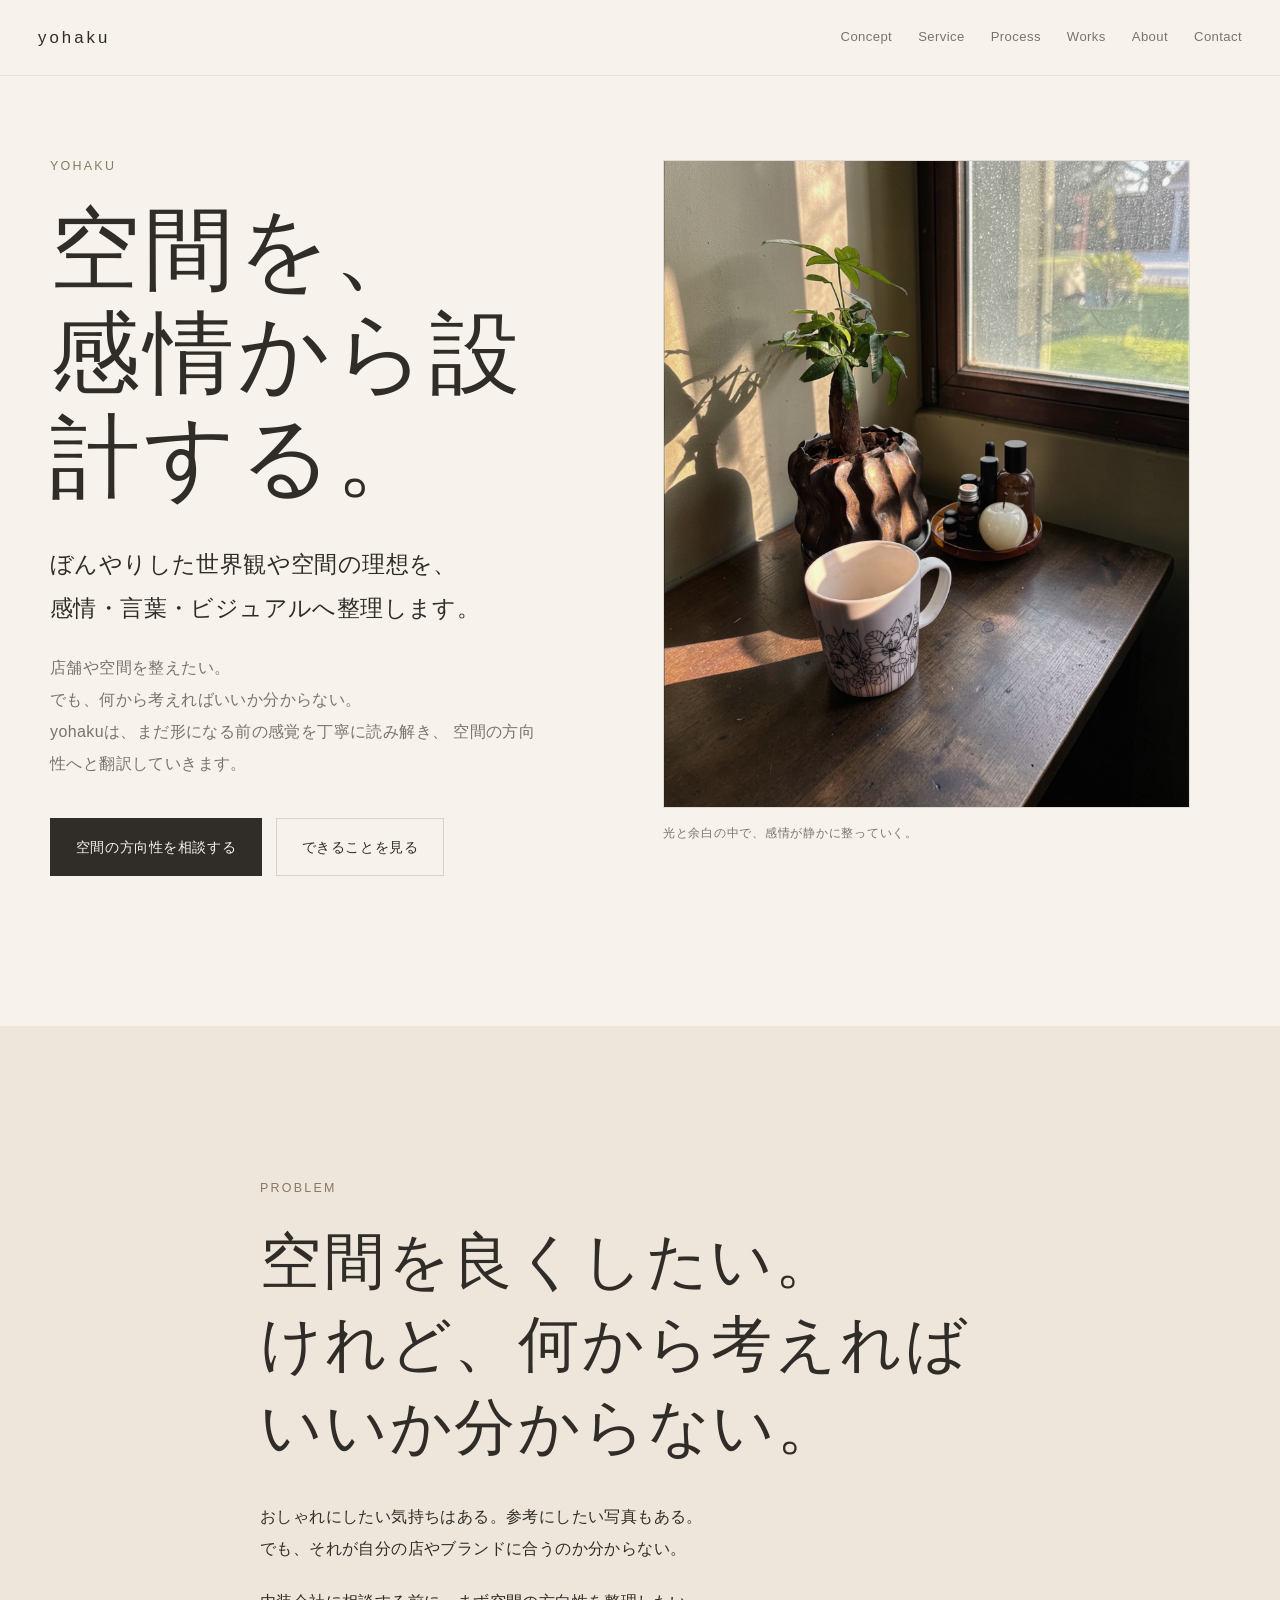
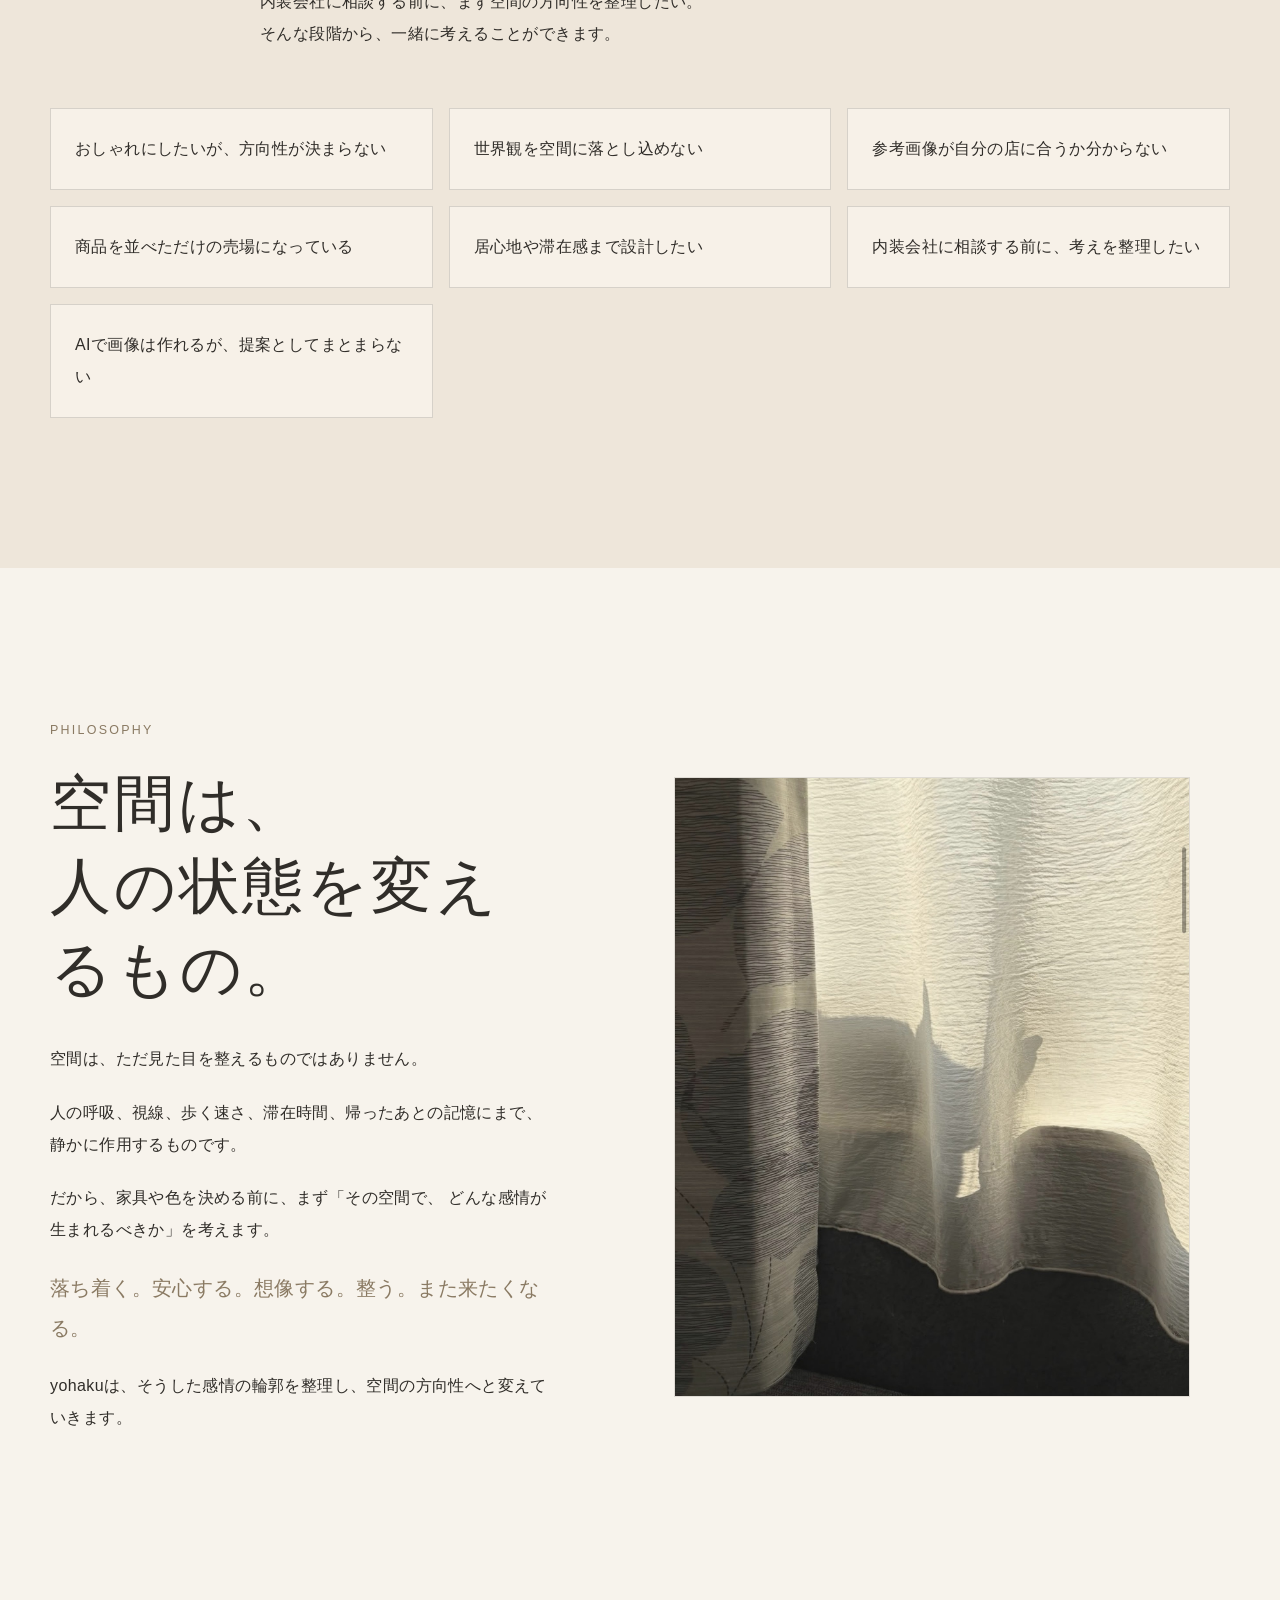
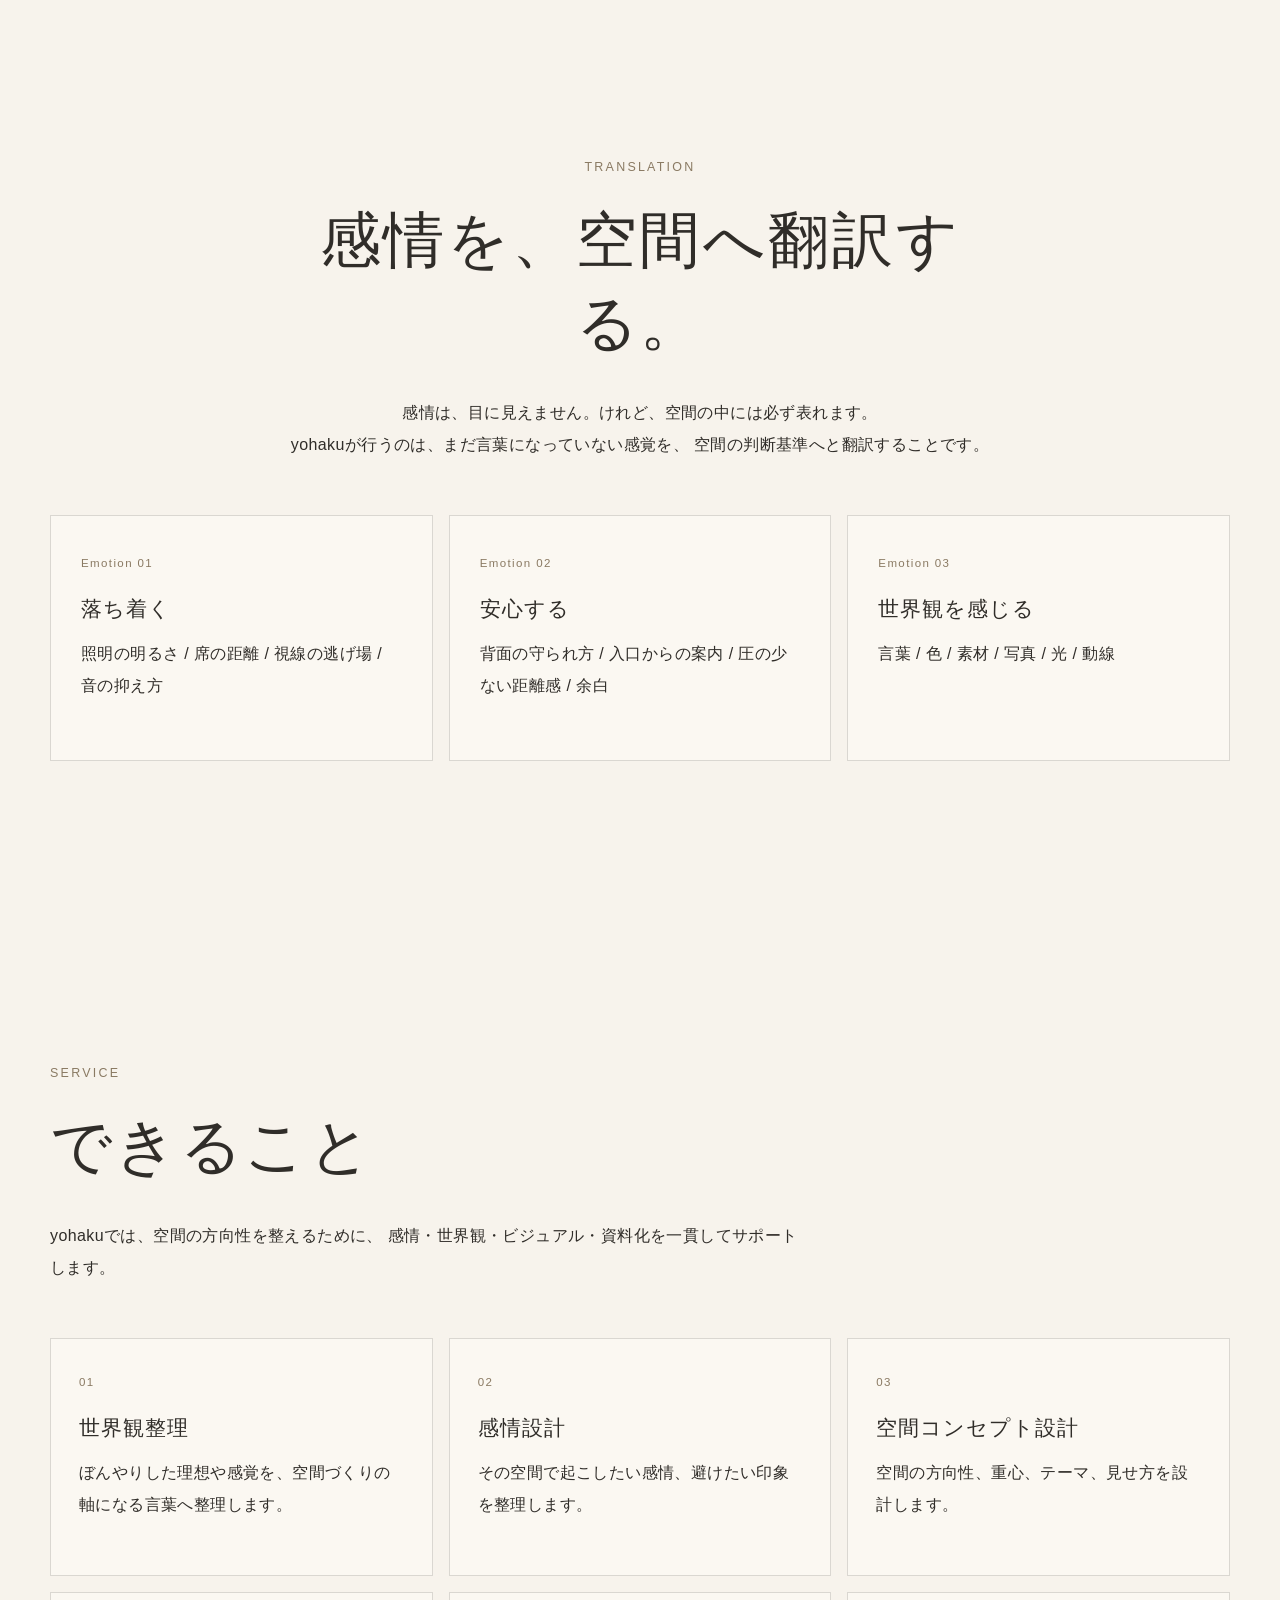
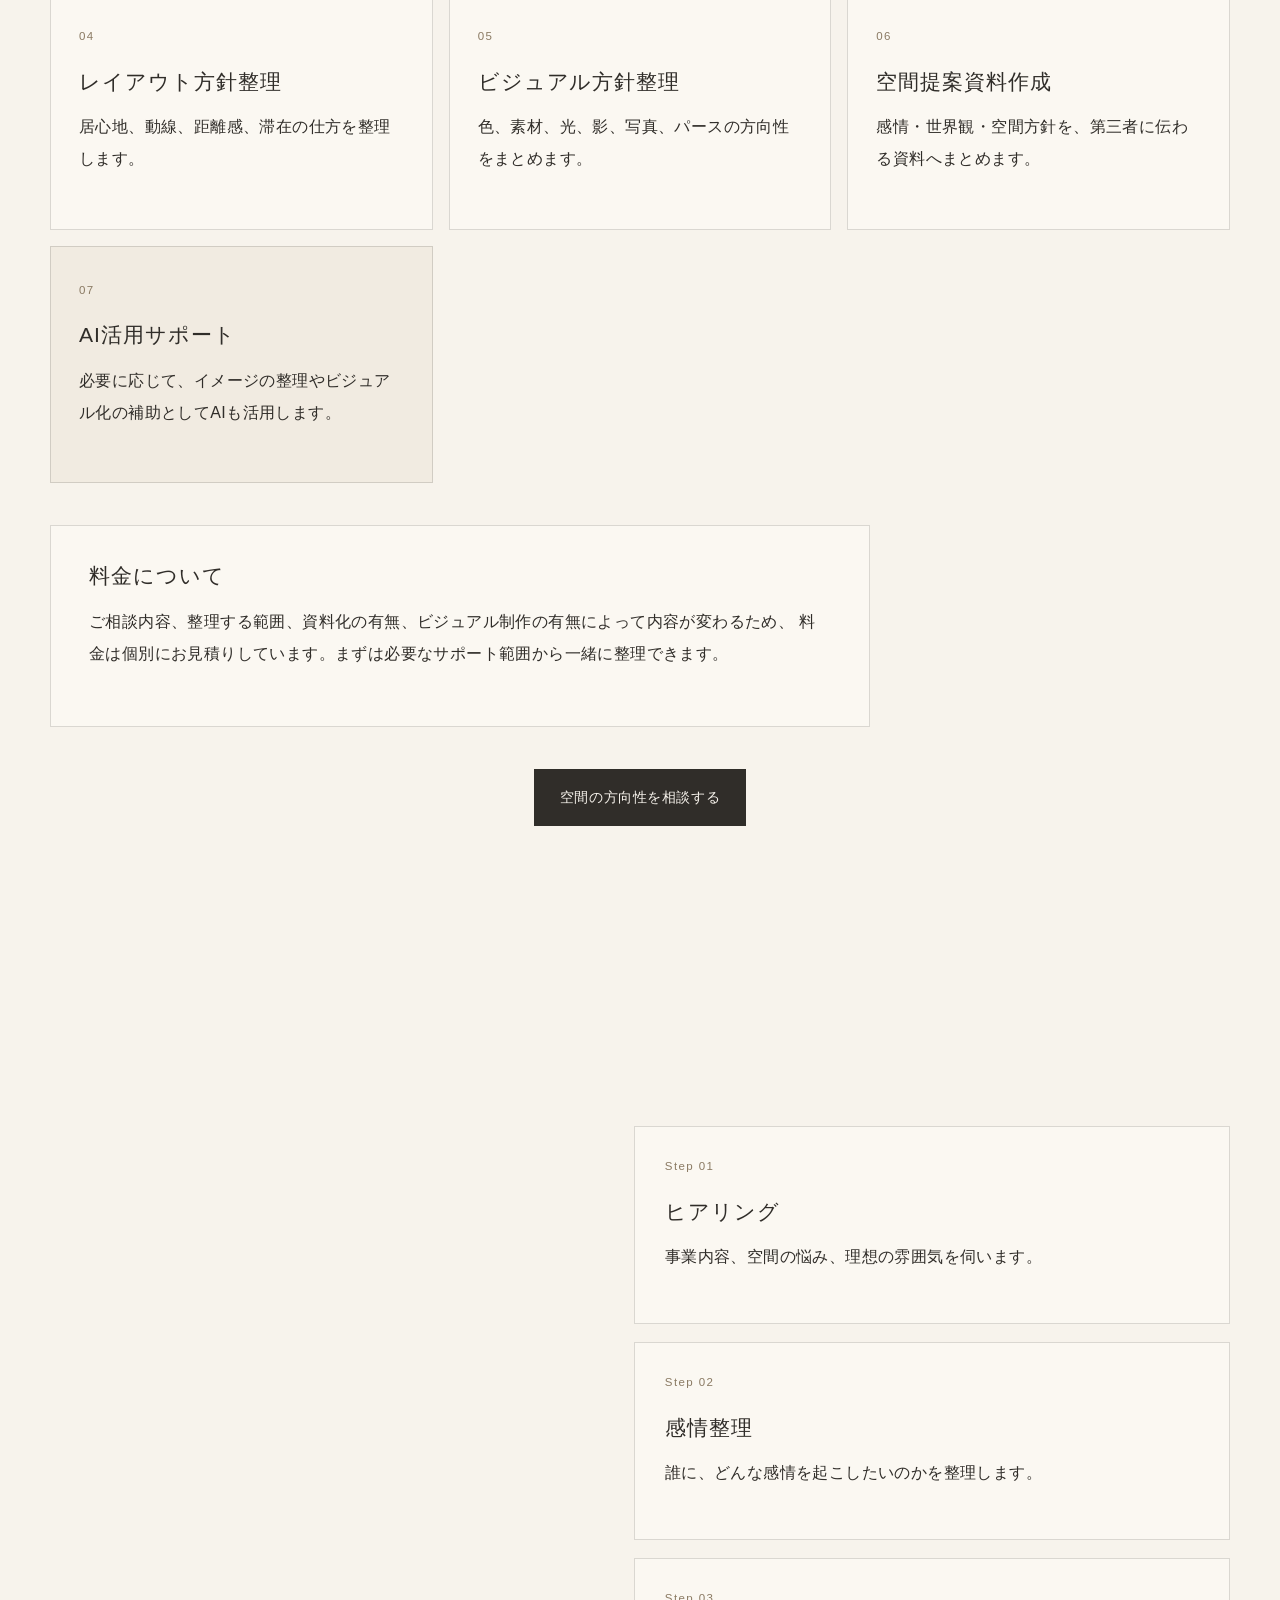
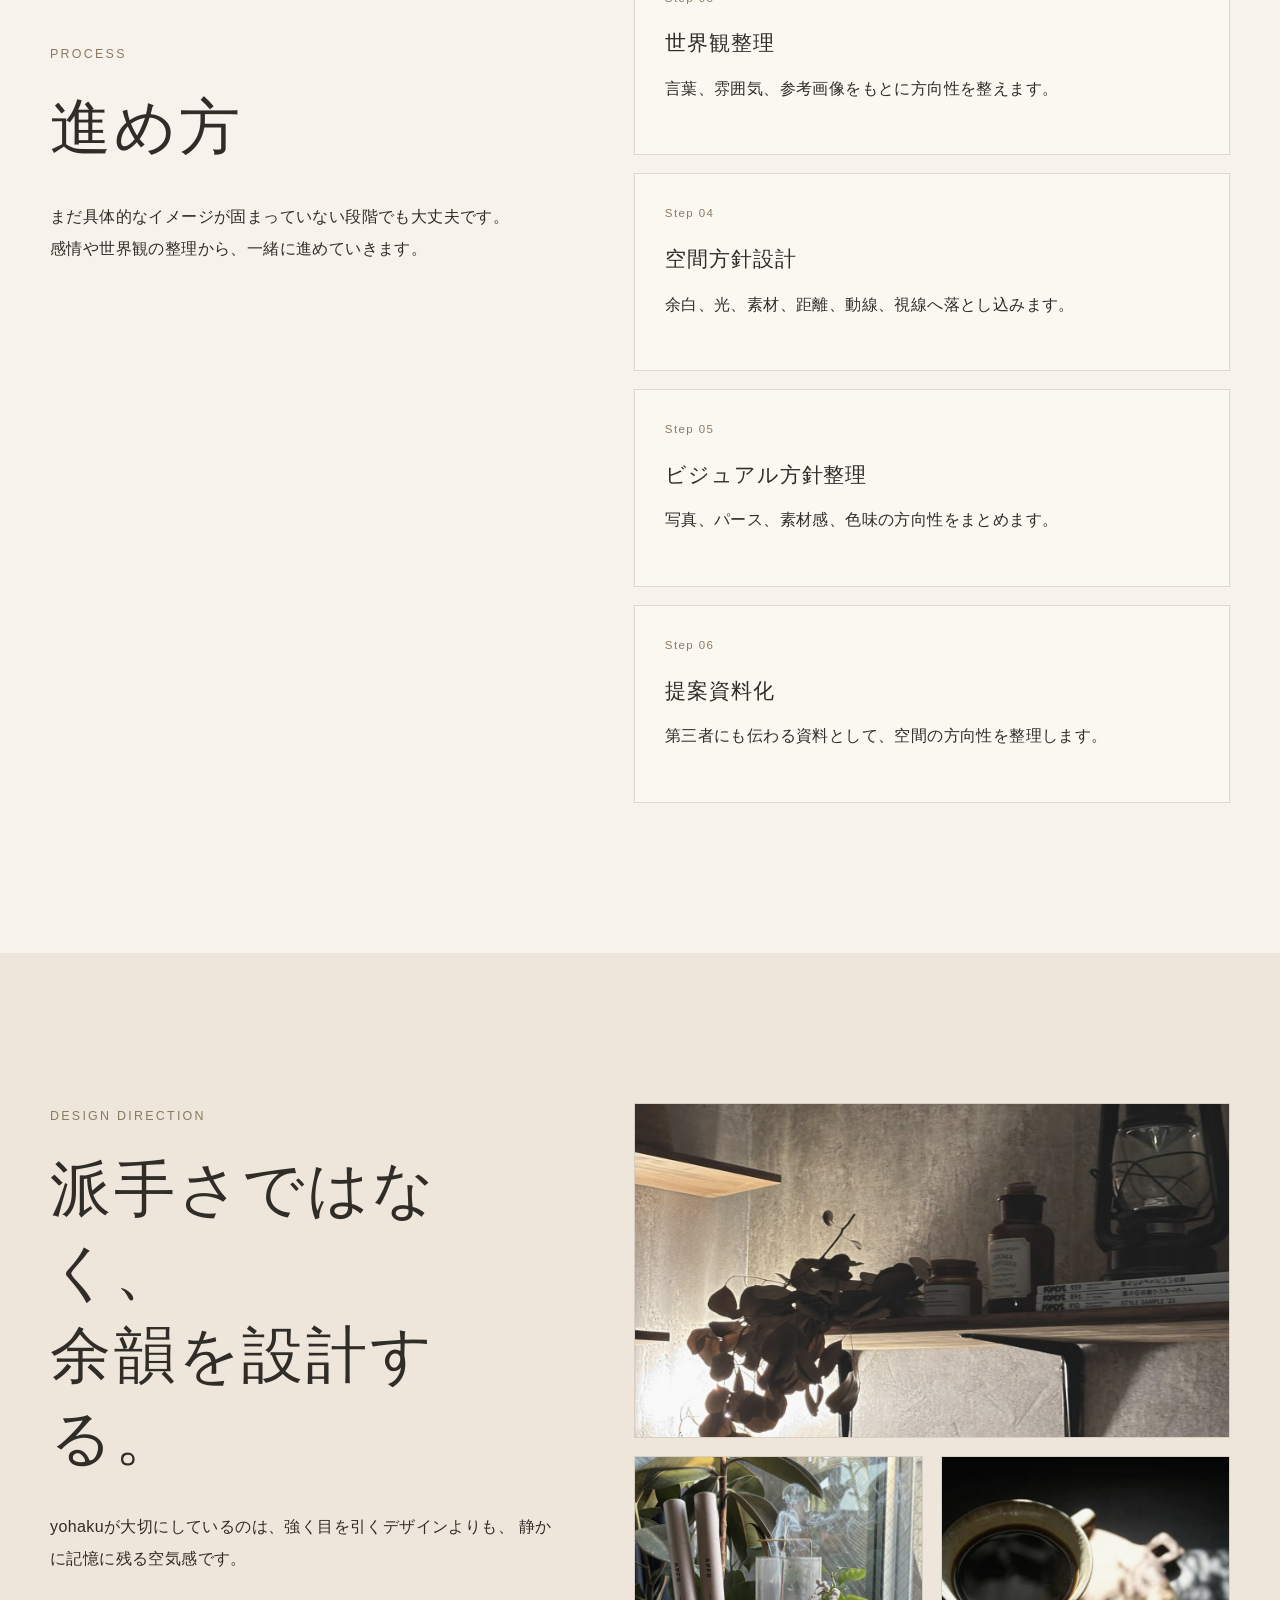
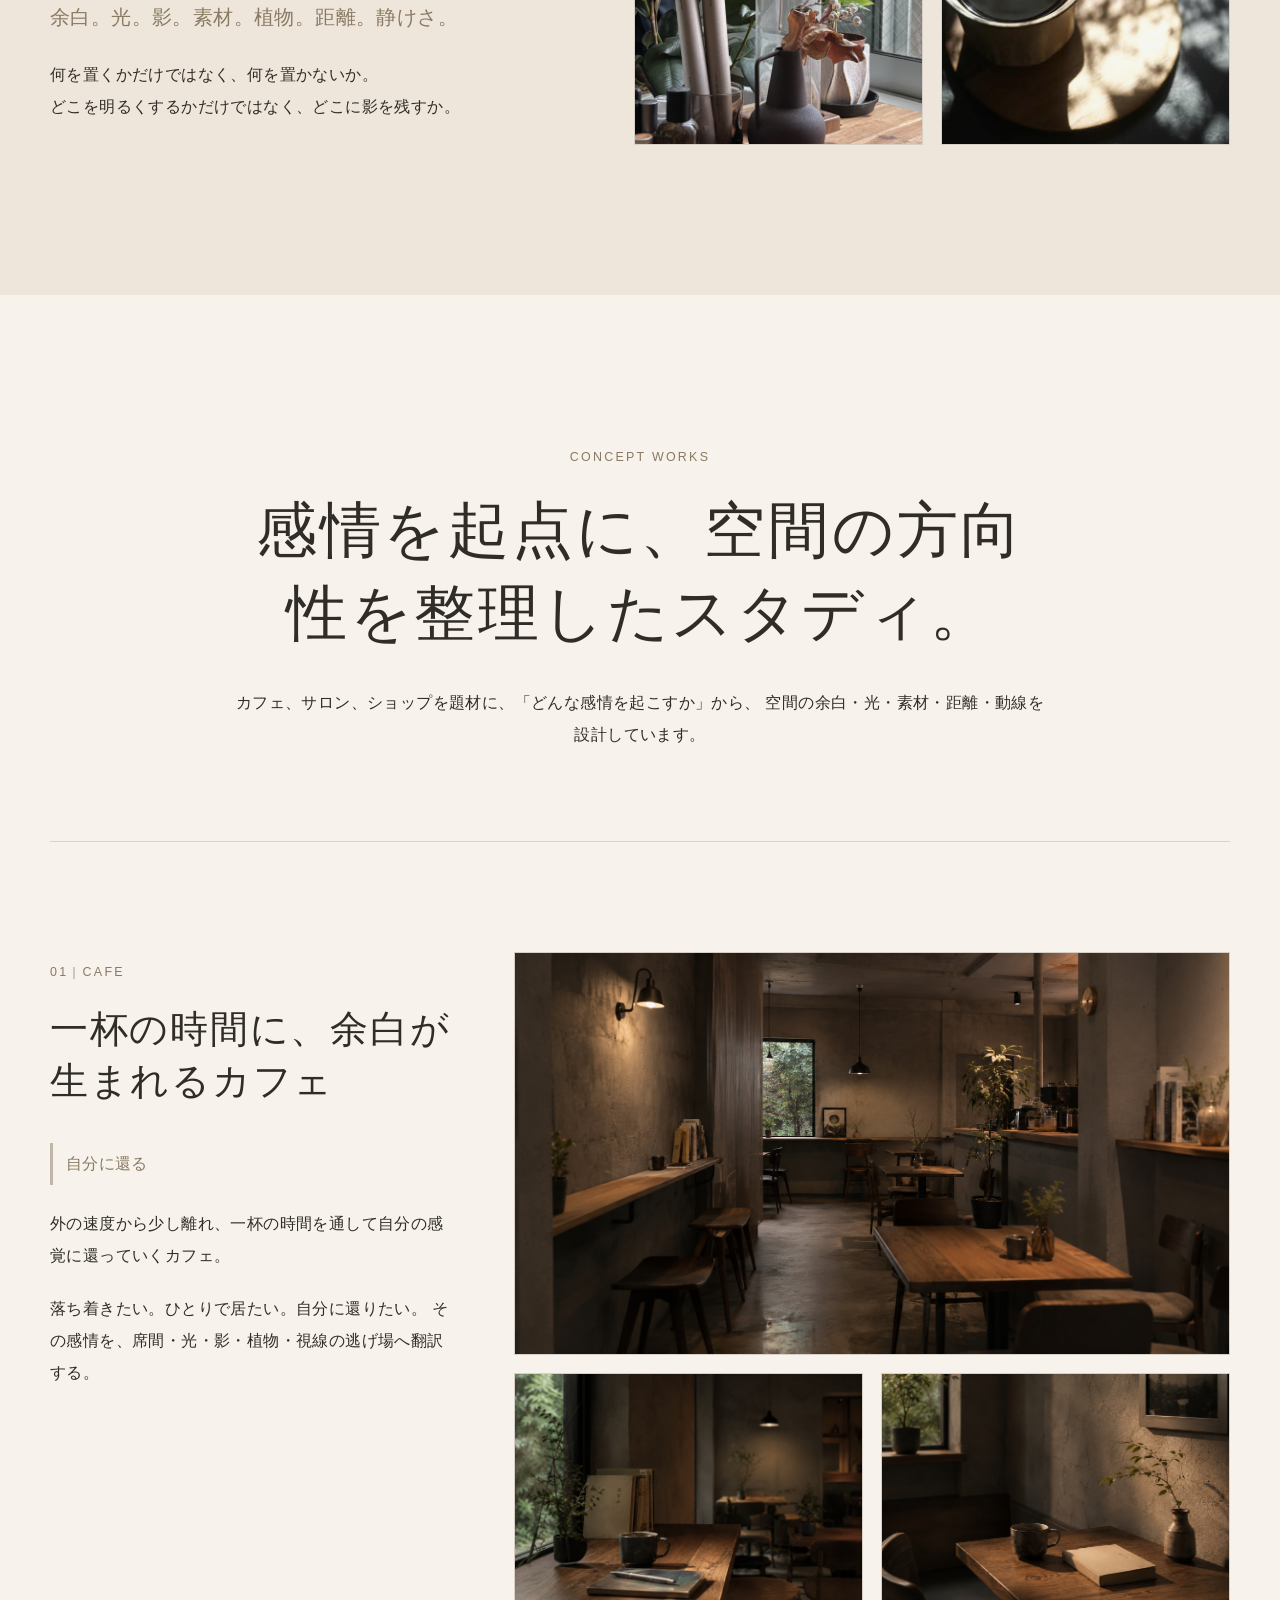
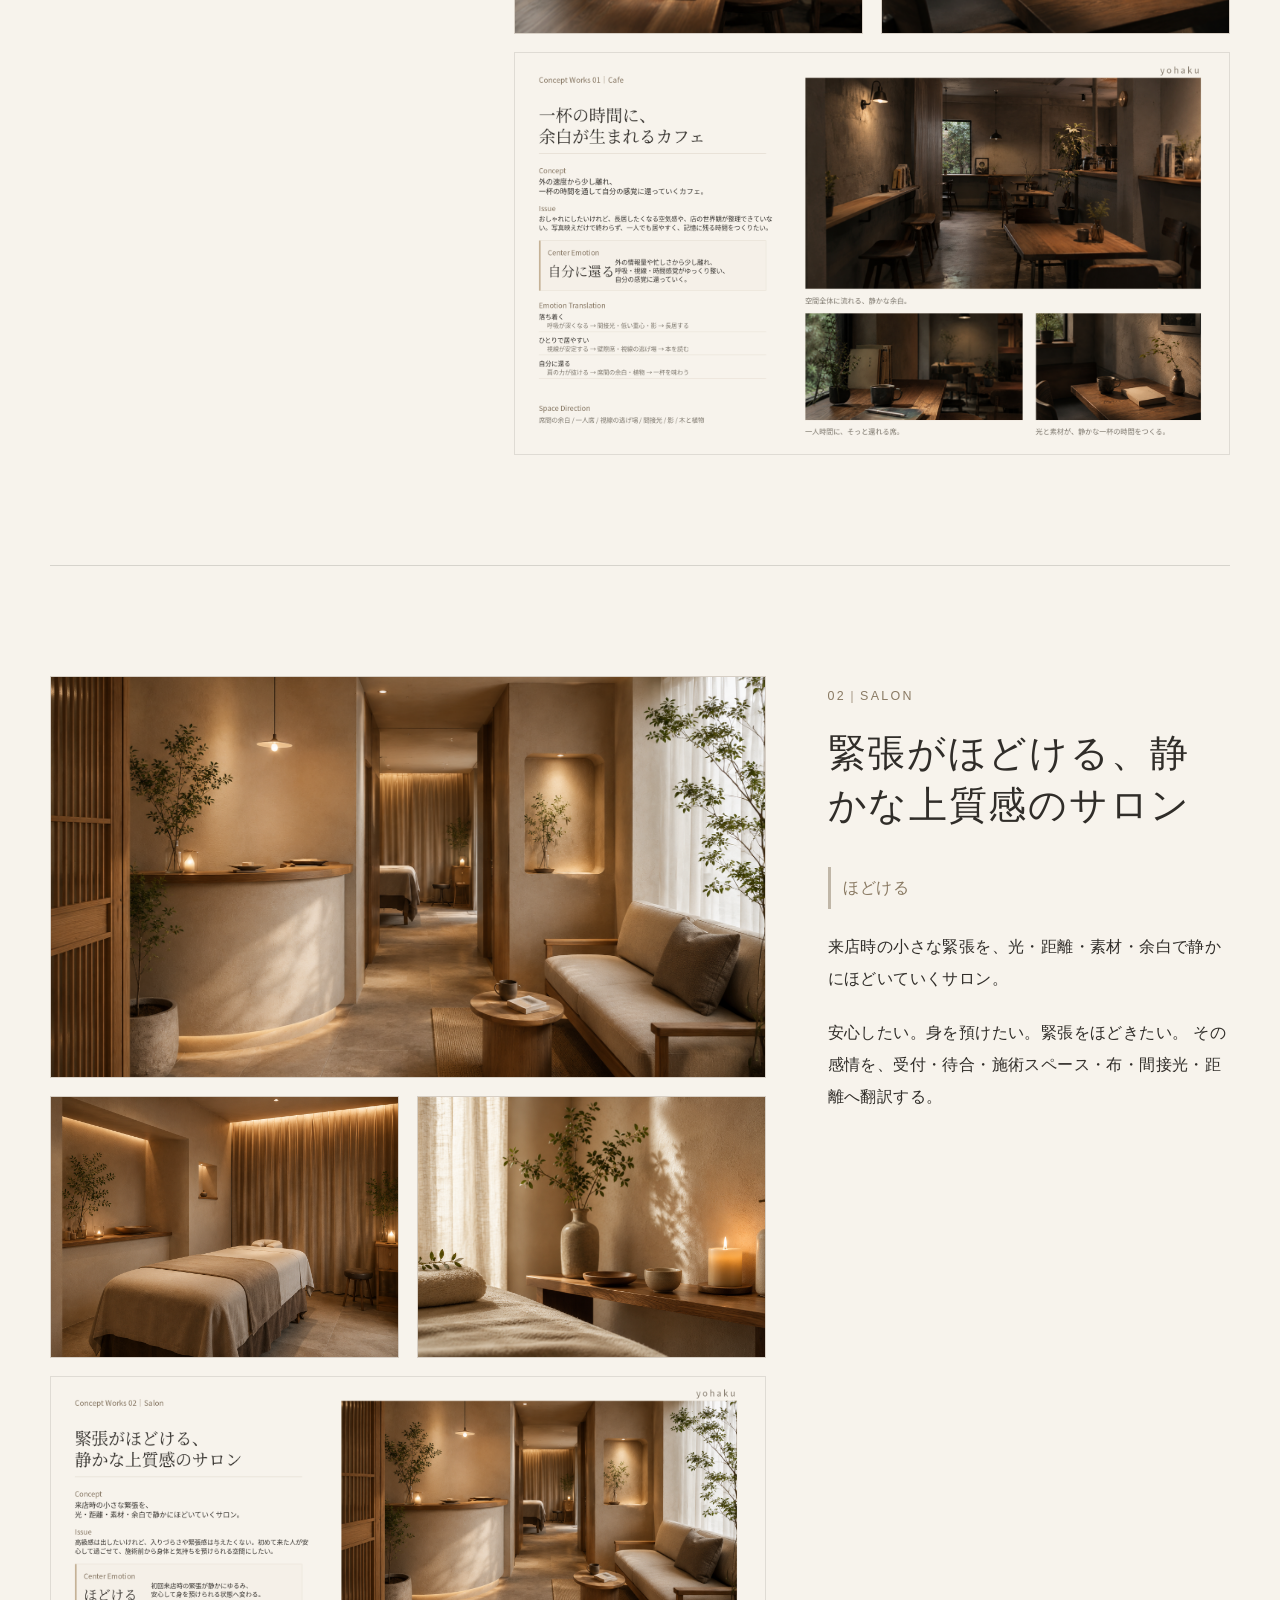
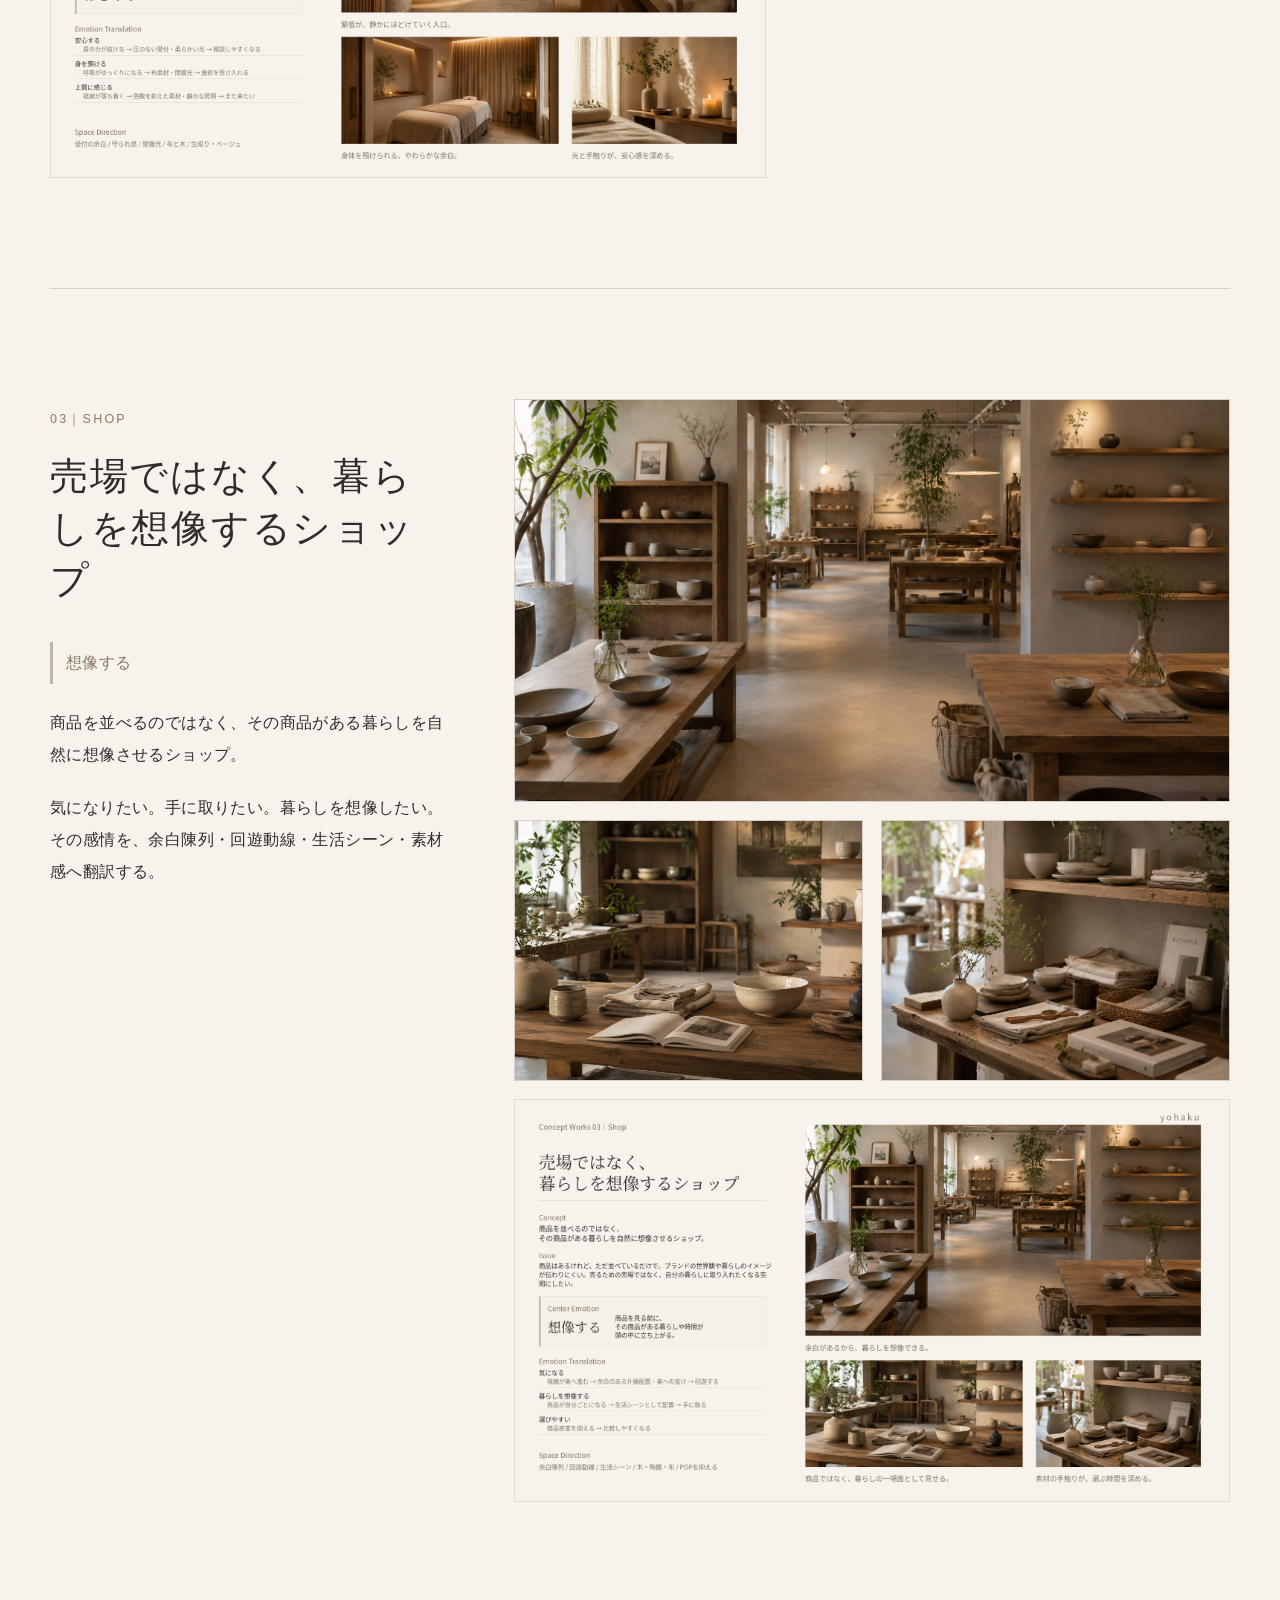
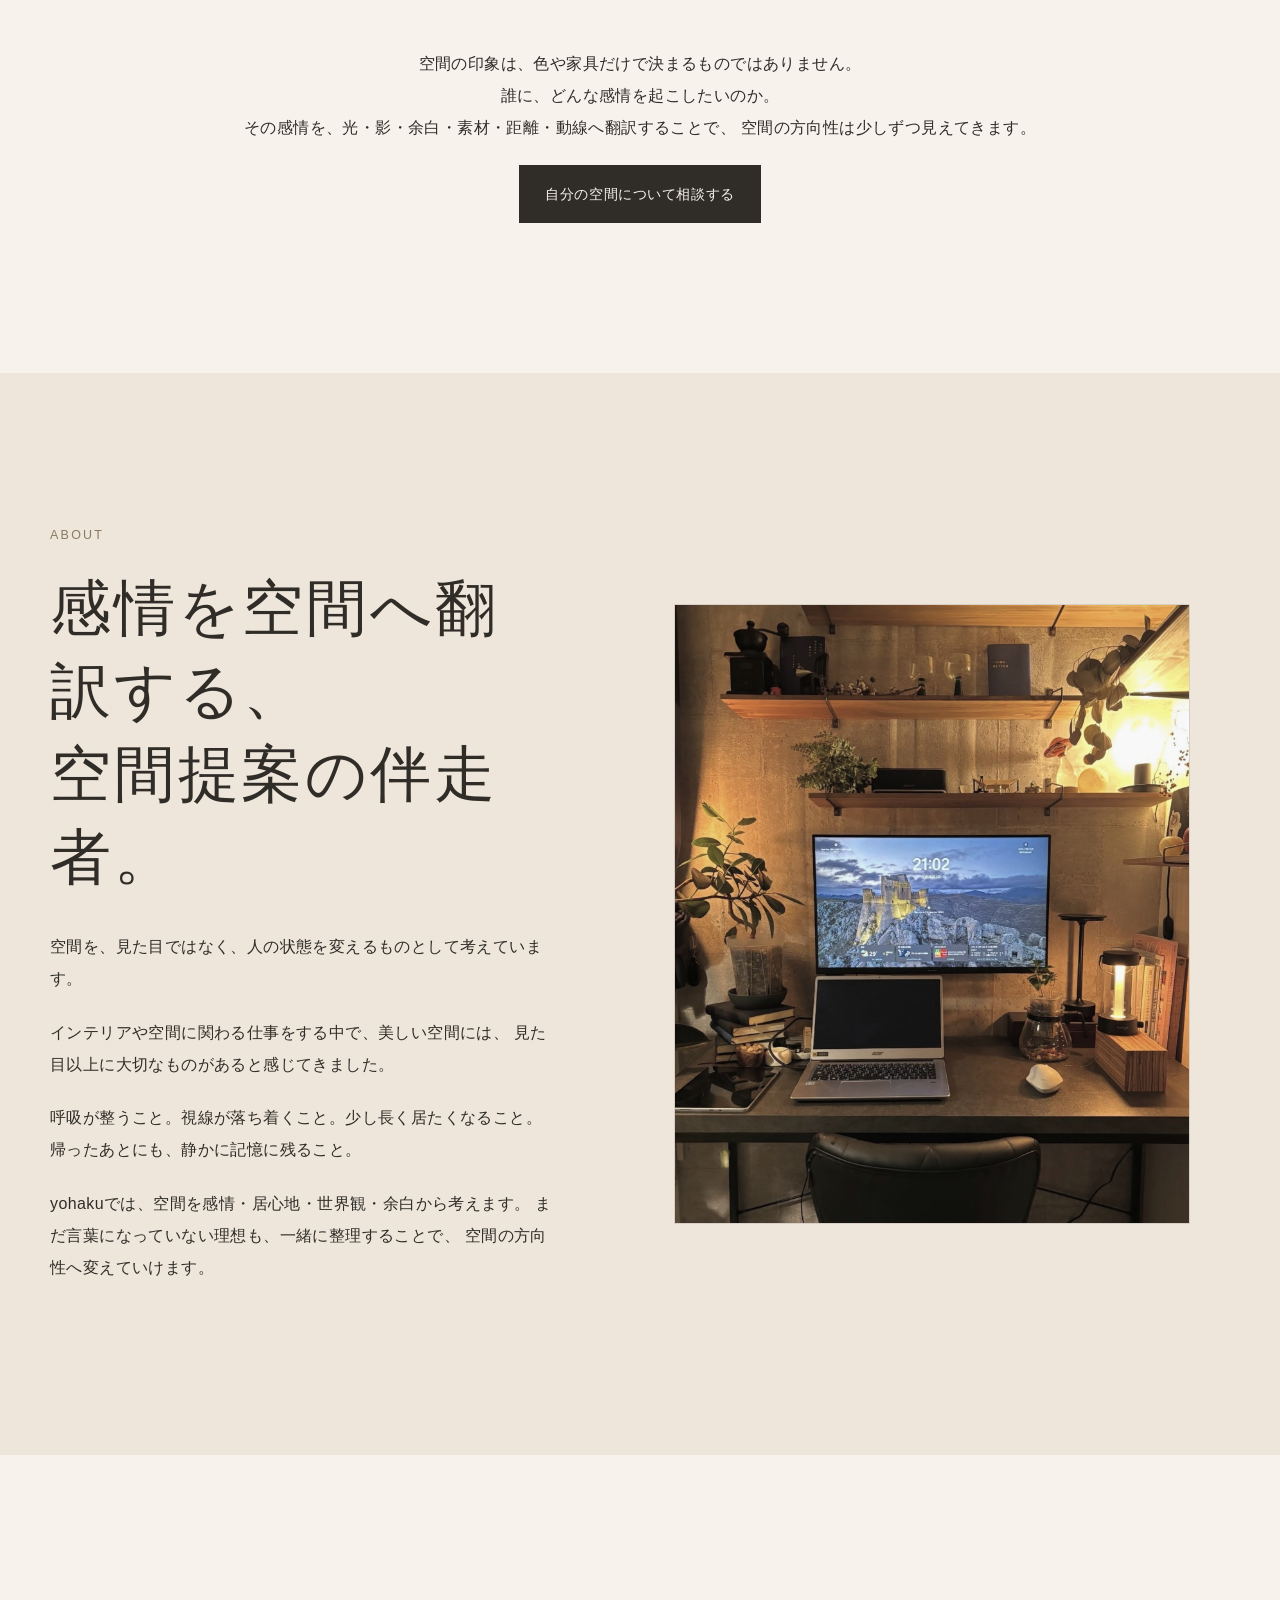
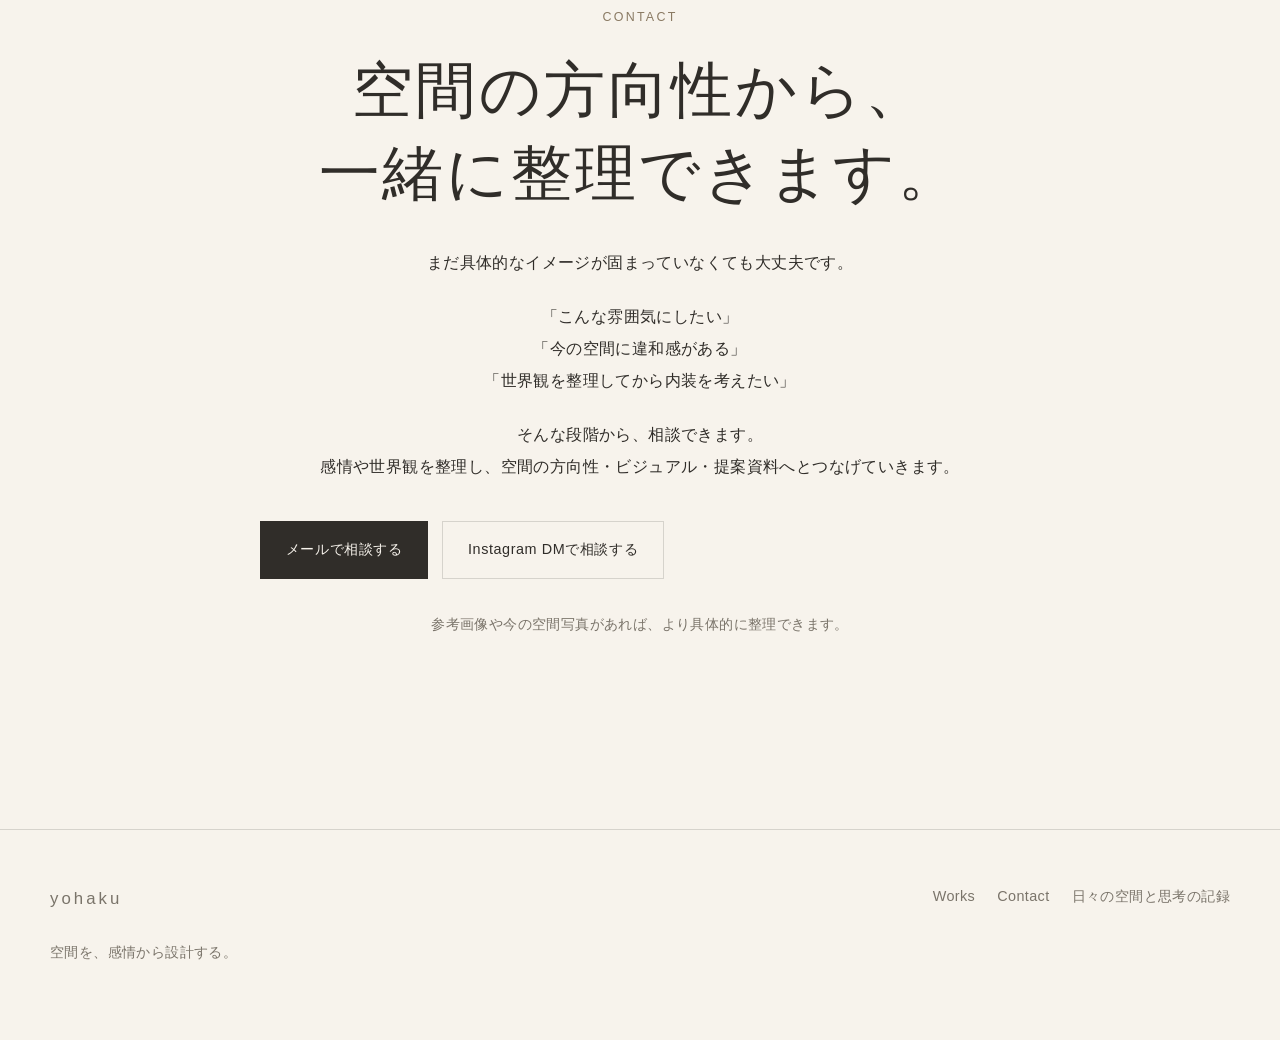
==== commit e752d292: "Add files via upload" ====
--- a/index.html
+++ b/index.html
@@ -13,7 +13,1007 @@
   <meta property="og:image" content="ogp_yohaku.jpg" />
 
   <link rel="icon" href="favicon.svg" type="image/svg+xml" />
-  <link rel="stylesheet" href="style.css" />
+<style>
+@import url("https://fonts.googleapis.com/css2?family=Noto+Sans+JP:wght@300;400;500&family=Noto+Serif+JP:wght@300;400&display=swap");
+
+:root {
+  --bg: #f7f3ec;
+  --bg-soft: #eee6da;
+  --text: #302d29;
+  --muted: #7a746a;
+  --accent: #7c806e;
+  --brown: #8a7a63;
+  --line: rgba(48, 45, 41, 0.16);
+  --white-soft: #fbf8f2;
+
+  --max: 1180px;
+  --section-pc: 150px;
+  --section-sp: 92px;
+
+  --font-ja: "Noto Sans JP", "Hiragino Kaku Gothic ProN", "Yu Gothic", sans-serif;
+  --font-serif: "Noto Serif JP", "Yu Mincho", "Hiragino Mincho ProN", serif;
+  --font-en: "Inter", "Helvetica Neue", Arial, sans-serif;
+}
+
+* {
+  box-sizing: border-box;
+}
+
+html {
+  scroll-behavior: smooth;
+}
+
+body {
+  margin: 0;
+  background: var(--bg);
+  color: var(--text);
+  font-family: var(--font-ja);
+  font-size: 16px;
+  font-weight: 300;
+  line-height: 2;
+  letter-spacing: 0.025em;
+  -webkit-font-smoothing: antialiased;
+  text-rendering: optimizeLegibility;
+}
+
+img {
+  display: block;
+  width: 100%;
+  height: auto;
+}
+
+a {
+  color: inherit;
+  text-decoration: none;
+}
+
+p {
+  margin: 0 0 1.35rem;
+}
+
+h1, h2, h3 {
+  margin: 0;
+  font-weight: 300;
+  letter-spacing: 0.045em;
+}
+
+h1,
+h2 {
+  font-family: var(--font-serif);
+}
+
+h1 {
+  font-size: clamp(3.1rem, 7vw, 6.4rem);
+  line-height: 1.16;
+}
+
+h2 {
+  font-size: clamp(2rem, 4.8vw, 4.2rem);
+  line-height: 1.35;
+  margin-bottom: 2rem;
+}
+
+h3 {
+  font-size: 1.32rem;
+  line-height: 1.55;
+  margin-bottom: 0.8rem;
+}
+
+.container {
+  width: min(calc(100% - 48px), var(--max));
+  margin: 0 auto;
+}
+
+.narrow {
+  max-width: 760px;
+}
+
+.section {
+  padding: var(--section-pc) 0;
+}
+
+.section-label,
+.eyebrow {
+  font-family: var(--font-en);
+  font-size: 0.78rem;
+  color: var(--brown);
+  letter-spacing: 0.18em;
+  text-transform: uppercase;
+  margin-bottom: 1.2rem;
+}
+
+.center {
+  text-align: center;
+}
+
+.site-header {
+  position: fixed;
+  z-index: 50;
+  top: 0;
+  left: 0;
+  width: 100%;
+  height: 76px;
+  padding: 0 38px;
+  display: flex;
+  align-items: center;
+  justify-content: space-between;
+  background: rgba(247, 243, 236, 0.82);
+  backdrop-filter: blur(14px);
+  border-bottom: 1px solid rgba(48, 45, 41, 0.08);
+}
+
+.header-logo,
+.footer-logo {
+  font-family: var(--font-en);
+  letter-spacing: 0.18em;
+  font-size: 1.05rem;
+}
+
+.header-nav {
+  display: flex;
+  gap: 26px;
+  font-size: 0.82rem;
+  color: var(--muted);
+}
+
+.header-nav a {
+  transition: color 0.3s ease;
+}
+
+.header-nav a:hover {
+  color: var(--text);
+}
+
+.hero {
+  min-height: 100vh;
+  display: flex;
+  align-items: center;
+  padding-top: 130px;
+}
+
+.hero-grid,
+.two-col {
+  display: grid;
+  grid-template-columns: minmax(0, 0.92fr) minmax(0, 1.08fr);
+  gap: 76px;
+  align-items: center;
+}
+
+.hero-lead {
+  margin-top: 2rem;
+  font-size: clamp(1.1rem, 2vw, 1.45rem);
+  line-height: 1.9;
+}
+
+.hero-text {
+  color: var(--muted);
+  max-width: 560px;
+}
+
+.hero-visual img,
+.image-frame img,
+.work-main,
+.work-subgrid img,
+.concept-sheet,
+.image-grid img {
+  border: 1px solid rgba(48, 45, 41, 0.12);
+  object-fit: cover;
+}
+
+.hero-visual img {
+  aspect-ratio: 4 / 5;
+  height: 72vh;
+  max-height: 720px;
+}
+
+.hero-visual figcaption {
+  color: var(--muted);
+  font-size: 0.78rem;
+  margin-top: 0.8rem;
+}
+
+.button-row,
+.contact-buttons {
+  display: flex;
+  flex-wrap: wrap;
+  gap: 14px;
+  margin-top: 2.4rem;
+}
+
+.button {
+  display: inline-flex;
+  align-items: center;
+  justify-content: center;
+  min-height: 48px;
+  padding: 0.7rem 1.45rem;
+  border: 1px solid var(--line);
+  font-size: 0.9rem;
+  letter-spacing: 0.04em;
+  transition: 0.28s ease;
+}
+
+.button.primary {
+  background: var(--text);
+  color: var(--bg);
+  border-color: var(--text);
+}
+
+.button.ghost {
+  color: var(--text);
+}
+
+.button:hover {
+  transform: translateY(-2px);
+  opacity: 0.82;
+}
+
+.problem {
+  background: var(--bg-soft);
+}
+
+.problem-cards,
+.service-grid,
+.translation-grid {
+  display: grid;
+  gap: 16px;
+}
+
+.problem-cards {
+  grid-template-columns: repeat(3, 1fr);
+  margin-top: 58px;
+}
+
+.card,
+.translation-card,
+.service-card,
+.price-note,
+.step {
+  background: rgba(255, 252, 246, 0.48);
+  border: 1px solid var(--line);
+}
+
+.card {
+  padding: 24px;
+  color: var(--text);
+}
+
+.word-list {
+  font-family: var(--font-serif);
+  font-size: 1.25rem;
+  color: var(--brown);
+}
+
+.image-frame img {
+  aspect-ratio: 4 / 5;
+  height: 620px;
+}
+
+.translation-grid {
+  grid-template-columns: repeat(3, 1fr);
+  margin-top: 54px;
+}
+
+.translation-card {
+  padding: 36px 30px;
+}
+
+.translation-card span,
+.service-card span,
+.step span {
+  display: block;
+  font-family: var(--font-en);
+  color: var(--brown);
+  letter-spacing: 0.12em;
+  font-size: 0.72rem;
+  margin-bottom: 1.1rem;
+}
+
+.section-head {
+  max-width: 760px;
+  margin-bottom: 54px;
+}
+
+.service-grid {
+  grid-template-columns: repeat(3, 1fr);
+}
+
+.service-card {
+  padding: 32px 28px;
+}
+
+.muted-card {
+  background: rgba(238, 230, 218, 0.6);
+}
+
+.price-note {
+  margin: 42px 0;
+  padding: 34px 38px;
+  max-width: 820px;
+}
+
+.steps {
+  display: grid;
+  gap: 18px;
+}
+
+.step {
+  padding: 28px 30px;
+}
+
+.design-direction {
+  background: var(--bg-soft);
+}
+
+.image-grid {
+  display: grid;
+  grid-template-columns: 1fr 1fr;
+  gap: 18px;
+}
+
+.image-grid img {
+  aspect-ratio: 1 / 1;
+}
+
+.image-grid img:first-child {
+  grid-column: span 2;
+  aspect-ratio: 16 / 9;
+}
+
+.works-list {
+  margin-top: 90px;
+}
+
+.work {
+  display: grid;
+  grid-template-columns: 0.72fr 1.28fr;
+  gap: 62px;
+  align-items: start;
+  padding-top: 110px;
+  padding-bottom: 110px;
+  border-top: 1px solid var(--line);
+}
+
+.work.reverse {
+  grid-template-columns: 1.28fr 0.72fr;
+}
+
+.work.reverse .work-copy {
+  order: 2;
+}
+
+.work-copy {
+  position: sticky;
+  top: 110px;
+}
+
+.work h3 {
+  font-family: var(--font-serif);
+  font-size: clamp(1.7rem, 3vw, 3.1rem);
+  line-height: 1.35;
+}
+
+.one-word {
+  display: inline-block;
+  margin: 1.4rem 0;
+  padding: 0.32rem 0.8rem;
+  border-left: 3px solid rgba(138, 122, 99, 0.5);
+  color: var(--brown);
+}
+
+.work-visuals {
+  display: grid;
+  gap: 18px;
+}
+
+.work-main {
+  aspect-ratio: 16 / 9;
+}
+
+.work-subgrid {
+  display: grid;
+  grid-template-columns: 1fr 1fr;
+  gap: 18px;
+}
+
+.work-subgrid img {
+  aspect-ratio: 4 / 3;
+}
+
+.concept-sheet {
+  aspect-ratio: 16 / 9;
+}
+
+.works-close {
+  padding-top: 36px;
+}
+
+.about {
+  background: var(--bg-soft);
+}
+
+.contact {
+  padding-bottom: 170px;
+}
+
+.contact-note {
+  margin-top: 2rem;
+  font-size: 0.85rem;
+  color: var(--muted);
+}
+
+.site-footer {
+  border-top: 1px solid var(--line);
+  padding: 52px 0;
+}
+
+.footer-inner {
+  display: flex;
+  justify-content: space-between;
+  gap: 32px;
+  color: var(--muted);
+  font-size: 0.9rem;
+}
+
+.footer-links {
+  display: flex;
+  flex-wrap: wrap;
+  gap: 22px;
+}
+
+@media (max-width: 900px) {
+  body {
+    font-size: 15px;
+  }
+
+  .site-header {
+    height: auto;
+    min-height: 68px;
+    padding: 18px 24px;
+  }
+
+  .header-nav {
+    display: none;
+  }
+
+  .section {
+    padding: var(--section-sp) 0;
+  }
+
+  .container {
+    width: min(calc(100% - 34px), var(--max));
+  }
+
+  .hero {
+    min-height: auto;
+    padding-top: 120px;
+  }
+
+  .hero-grid,
+  .two-col,
+  .work,
+  .work.reverse {
+    grid-template-columns: 1fr;
+    gap: 38px;
+  }
+
+  .work.reverse .work-copy {
+    order: 0;
+  }
+
+  .work-copy {
+    position: static;
+  }
+
+  .hero-visual img,
+  .image-frame img {
+    height: auto;
+    aspect-ratio: 4 / 5;
+  }
+
+  .problem-cards,
+  .translation-grid,
+  .service-grid {
+    grid-template-columns: 1fr;
+  }
+
+  .work {
+    padding-top: 80px;
+    padding-bottom: 80px;
+  }
+
+  .work-subgrid {
+    grid-template-columns: 1fr;
+  }
+
+  .footer-inner,
+  .footer-links {
+    flex-direction: column;
+  }
+}
+
+@media (max-width: 560px) {
+  h1 {
+    font-size: 3rem;
+  }
+
+  h2 {
+    font-size: 2.15rem;
+  }
+
+  .button-row,
+  .contact-buttons {
+    flex-direction: column;
+  }
+
+  .button {
+    width: 100%;
+  }
+
+  .image-grid {
+    grid-template-columns: 1fr;
+  }
+
+  .image-grid img:first-child {
+    grid-column: auto;
+    aspect-ratio: 1 / 1;
+  }
+
+  .card,
+  .translation-card,
+  .service-card,
+  .price-note,
+  .step {
+    padding: 24px 22px;
+  }
+}
+
+
+/* --------------------------------------------------
+   Look-check revision
+   PC / smartphone visual balance refinements
+-------------------------------------------------- */
+
+.hero-visual figcaption {
+  letter-spacing: 0.06em;
+}
+
+.work-main,
+.work-subgrid img,
+.concept-sheet,
+.image-grid img {
+  background: #eee6da;
+}
+
+.work-main,
+.work-subgrid img {
+  height: auto;
+}
+
+.concept-sheet {
+  background: #f7f3ec;
+}
+
+.service-card h3,
+.translation-card h3,
+.step h3 {
+  font-weight: 300;
+}
+
+.card {
+  font-weight: 300;
+}
+
+@media (min-width: 901px) {
+  .hero-copy {
+    padding-top: 24px;
+  }
+
+  .works .narrow {
+    max-width: 820px;
+  }
+}
+
+@media (max-width: 900px) {
+  .hero-copy {
+    padding-top: 0;
+  }
+
+  .hero-text br,
+  .hero-lead br {
+    display: none;
+  }
+
+  .work h3 {
+    font-size: clamp(1.8rem, 8vw, 2.6rem);
+  }
+
+  .concept-sheet {
+    margin-top: 6px;
+  }
+}
+
+@media (max-width: 560px) {
+  body {
+    line-height: 1.9;
+  }
+
+  .section-label,
+  .eyebrow {
+    margin-bottom: 0.95rem;
+  }
+
+  .hero-lead {
+    font-size: 1.08rem;
+  }
+
+  .hero-visual figcaption {
+    font-size: 0.72rem;
+  }
+
+  .work {
+    padding-top: 70px;
+    padding-bottom: 70px;
+  }
+}
+
+
+/* --------------------------------------------------
+   Responsive final check refinements
+   PC / tablet / smartphone polishing
+-------------------------------------------------- */
+
+@media (min-width: 1200px) {
+  .hero-grid {
+    grid-template-columns: minmax(0, 0.9fr) minmax(0, 1.1fr);
+  }
+
+  .hero-copy {
+    max-width: 620px;
+  }
+
+  .work-copy {
+    padding-top: 8px;
+  }
+}
+
+@media (max-width: 1100px) {
+  .header-nav {
+    gap: 18px;
+  }
+
+  .hero-grid,
+  .two-col {
+    gap: 54px;
+  }
+
+  .work,
+  .work.reverse {
+    gap: 46px;
+  }
+
+  .service-grid {
+    grid-template-columns: repeat(2, 1fr);
+  }
+
+  .problem-cards {
+    grid-template-columns: repeat(2, 1fr);
+  }
+}
+
+@media (max-width: 900px) {
+  .site-header {
+    position: sticky;
+    top: 0;
+  }
+
+  .header-logo {
+    font-size: 0.95rem;
+  }
+
+  .hero {
+    padding-top: 86px;
+  }
+
+  .hero-copy {
+    max-width: 100%;
+  }
+
+  .hero-visual img {
+    max-height: none;
+    aspect-ratio: 16 / 11;
+  }
+
+  .image-frame img {
+    aspect-ratio: 16 / 11;
+  }
+
+  .work-copy .section-label {
+    margin-bottom: 0.75rem;
+  }
+
+  .one-word {
+    margin: 1rem 0 1.2rem;
+  }
+
+  .concept-sheet {
+    width: 100%;
+  }
+
+  .service-grid,
+  .problem-cards {
+    grid-template-columns: 1fr;
+  }
+}
+
+@media (max-width: 720px) {
+  .container {
+    width: min(calc(100% - 30px), var(--max));
+  }
+
+  .section {
+    padding-top: 82px;
+    padding-bottom: 82px;
+  }
+
+  h1 {
+    letter-spacing: 0.025em;
+  }
+
+  h2 {
+    letter-spacing: 0.025em;
+    margin-bottom: 1.45rem;
+  }
+
+  p {
+    margin-bottom: 1.1rem;
+  }
+
+  .hero-lead {
+    margin-top: 1.55rem;
+  }
+
+  .button-row,
+  .contact-buttons {
+    margin-top: 1.85rem;
+  }
+
+  .work {
+    padding-top: 66px;
+    padding-bottom: 66px;
+  }
+
+  .work-visuals {
+    gap: 12px;
+  }
+
+  .work-subgrid {
+    gap: 12px;
+  }
+
+  .works-list {
+    margin-top: 54px;
+  }
+
+  .price-note {
+    margin-top: 30px;
+    margin-bottom: 34px;
+  }
+
+  .footer-inner {
+    gap: 14px;
+  }
+}
+
+@media (max-width: 430px) {
+  .site-header {
+    min-height: 62px;
+    padding: 15px 18px;
+  }
+
+  .section-label,
+  .eyebrow {
+    font-size: 0.68rem;
+    letter-spacing: 0.16em;
+  }
+
+  h1 {
+    font-size: 2.65rem;
+    line-height: 1.18;
+  }
+
+  h2 {
+    font-size: 1.92rem;
+    line-height: 1.44;
+  }
+
+  .hero-lead {
+    font-size: 1rem;
+  }
+
+  .card,
+  .translation-card,
+  .service-card,
+  .price-note,
+  .step {
+    padding: 22px 19px;
+  }
+
+  .work h3 {
+    font-size: 1.72rem;
+  }
+
+  .one-word {
+    font-size: 0.95rem;
+  }
+
+  .contact {
+    padding-bottom: 110px;
+  }
+
+  .site-footer {
+    padding: 42px 0;
+  }
+}
+
+/* In local preview, images may be large PNGs. This keeps display stable. */
+img {
+  max-width: 100%;
+}
+
+
+/* --------------------------------------------------
+   Public pre-launch final micro refinements
+   - hero line break
+   - smartphone vertical rhythm
+   - contact cleanup
+-------------------------------------------------- */
+
+.sp-only {
+  display: none;
+}
+
+.button {
+  min-height: 52px;
+  padding: 0.84rem 1.55rem;
+}
+
+.contact-note {
+  max-width: 620px;
+  margin-left: auto;
+  margin-right: auto;
+}
+
+@media (max-width: 900px) {
+  .section {
+    padding-top: 76px;
+    padding-bottom: 76px;
+  }
+
+  .work {
+    padding-top: 60px;
+    padding-bottom: 60px;
+  }
+
+  .works-list {
+    margin-top: 46px;
+  }
+
+  .price-note {
+    margin-top: 24px;
+    margin-bottom: 28px;
+  }
+
+  .image-grid {
+    gap: 14px;
+  }
+}
+
+@media (max-width: 560px) {
+  .section {
+    padding-top: 68px;
+    padding-bottom: 68px;
+  }
+
+  .hero {
+    padding-top: 78px;
+  }
+
+  .button-row,
+  .contact-buttons {
+    gap: 12px;
+  }
+
+  .button {
+    min-height: 54px;
+  }
+
+  .work {
+    padding-top: 54px;
+    padding-bottom: 54px;
+  }
+
+  .work h3 {
+    font-size: 1.62rem;
+    line-height: 1.55;
+  }
+
+  .work-visuals,
+  .work-subgrid,
+  .image-grid {
+    gap: 11px;
+  }
+
+  .concept-sheet {
+    margin-top: 10px;
+  }
+
+  .works-close {
+    padding-top: 8px;
+  }
+}
+
+@media (max-width: 430px) {
+  .sp-only {
+    display: block;
+  }
+
+  h1 {
+    font-size: 2.42rem;
+    line-height: 1.22;
+    letter-spacing: 0.018em;
+  }
+
+  h2 {
+    font-size: 1.84rem;
+    line-height: 1.48;
+  }
+
+  .hero-lead {
+    font-size: 0.98rem;
+    line-height: 1.85;
+  }
+
+  .hero-text {
+    line-height: 1.9;
+  }
+
+  .section {
+    padding-top: 64px;
+    padding-bottom: 64px;
+  }
+
+  .problem-cards {
+    margin-top: 36px;
+  }
+
+  .translation-grid,
+  .service-grid {
+    gap: 13px;
+  }
+
+  .card,
+  .translation-card,
+  .service-card,
+  .price-note,
+  .step {
+    padding: 23px 20px;
+  }
+
+  .service-card h3,
+  .step h3 {
+    line-height: 1.55;
+  }
+
+  .contact {
+    padding-bottom: 98px;
+  }
+
+  .contact-note {
+    margin-top: 1.65rem;
+  }
+}
+
+</style>
 </head>
 
 <body>
@@ -34,7 +1034,7 @@
       <div class="container hero-grid">
         <div class="hero-copy">
           <p class="eyebrow">yohaku</p>
-          <h1>空間を、<br />感情から設計する。</h1>
+          <h1>空間を、<br />感情から<br class="sp-only" />設計する。</h1>
           <p class="hero-lead">
             ぼんやりした世界観や空間の理想を、<br />
             感情・言葉・ビジュアルへ整理します。
@@ -362,13 +1362,11 @@
         </p>
 
         <div class="contact-buttons">
-          <!-- TODO: 公開前にメールアドレスとInstagram URLを差し替える -->
           <a class="button primary" href="mailto:uki182001@gmail.com">メールで相談する</a>
           <a class="button ghost" href="https://www.instagram.com/emu_yu_/" target="_blank" rel="noopener">Instagram DMで相談する</a>
         </div>
 
         <p class="contact-note">
-          ※ メールアドレス・Instagramリンクは公開前に差し替えてください。<br />
           参考画像や今の空間写真があれば、より具体的に整理できます。
         </p>
       </div>
@@ -388,7 +1386,23 @@
       </div>
     </div>
   </footer>
-
-  <script src="script.js"></script>
+<script>
+// yohaku - minimal interaction
+
+document.querySelectorAll('a[href^="#"]').forEach((anchor) => {
+  anchor.addEventListener("click", (event) => {
+    const target = document.querySelector(anchor.getAttribute("href"));
+    if (!target) return;
+    event.preventDefault();
+    target.scrollIntoView({ behavior: "smooth", block: "start" });
+  });
+});
+
+
+window.addEventListener("load", () => {
+  document.documentElement.classList.add("is-loaded");
+});
+
+</script>
 </body>
 </html>
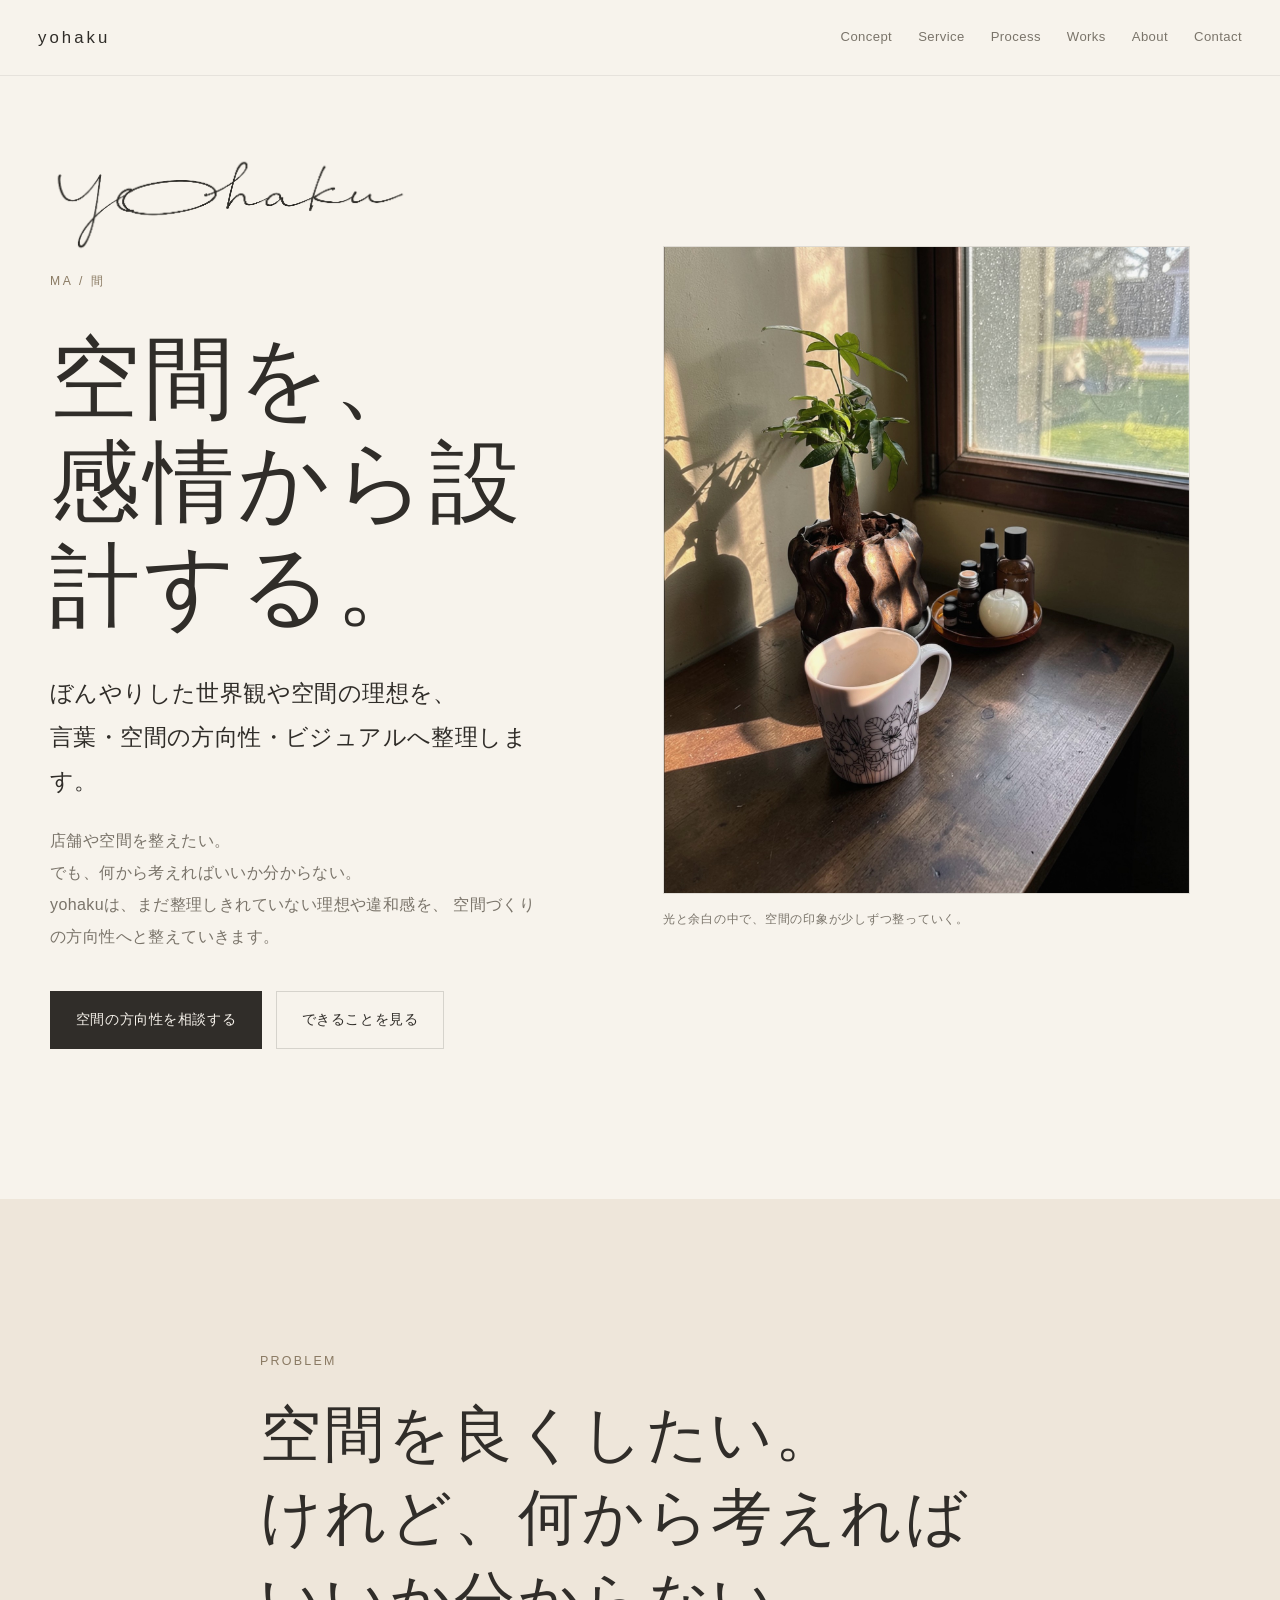
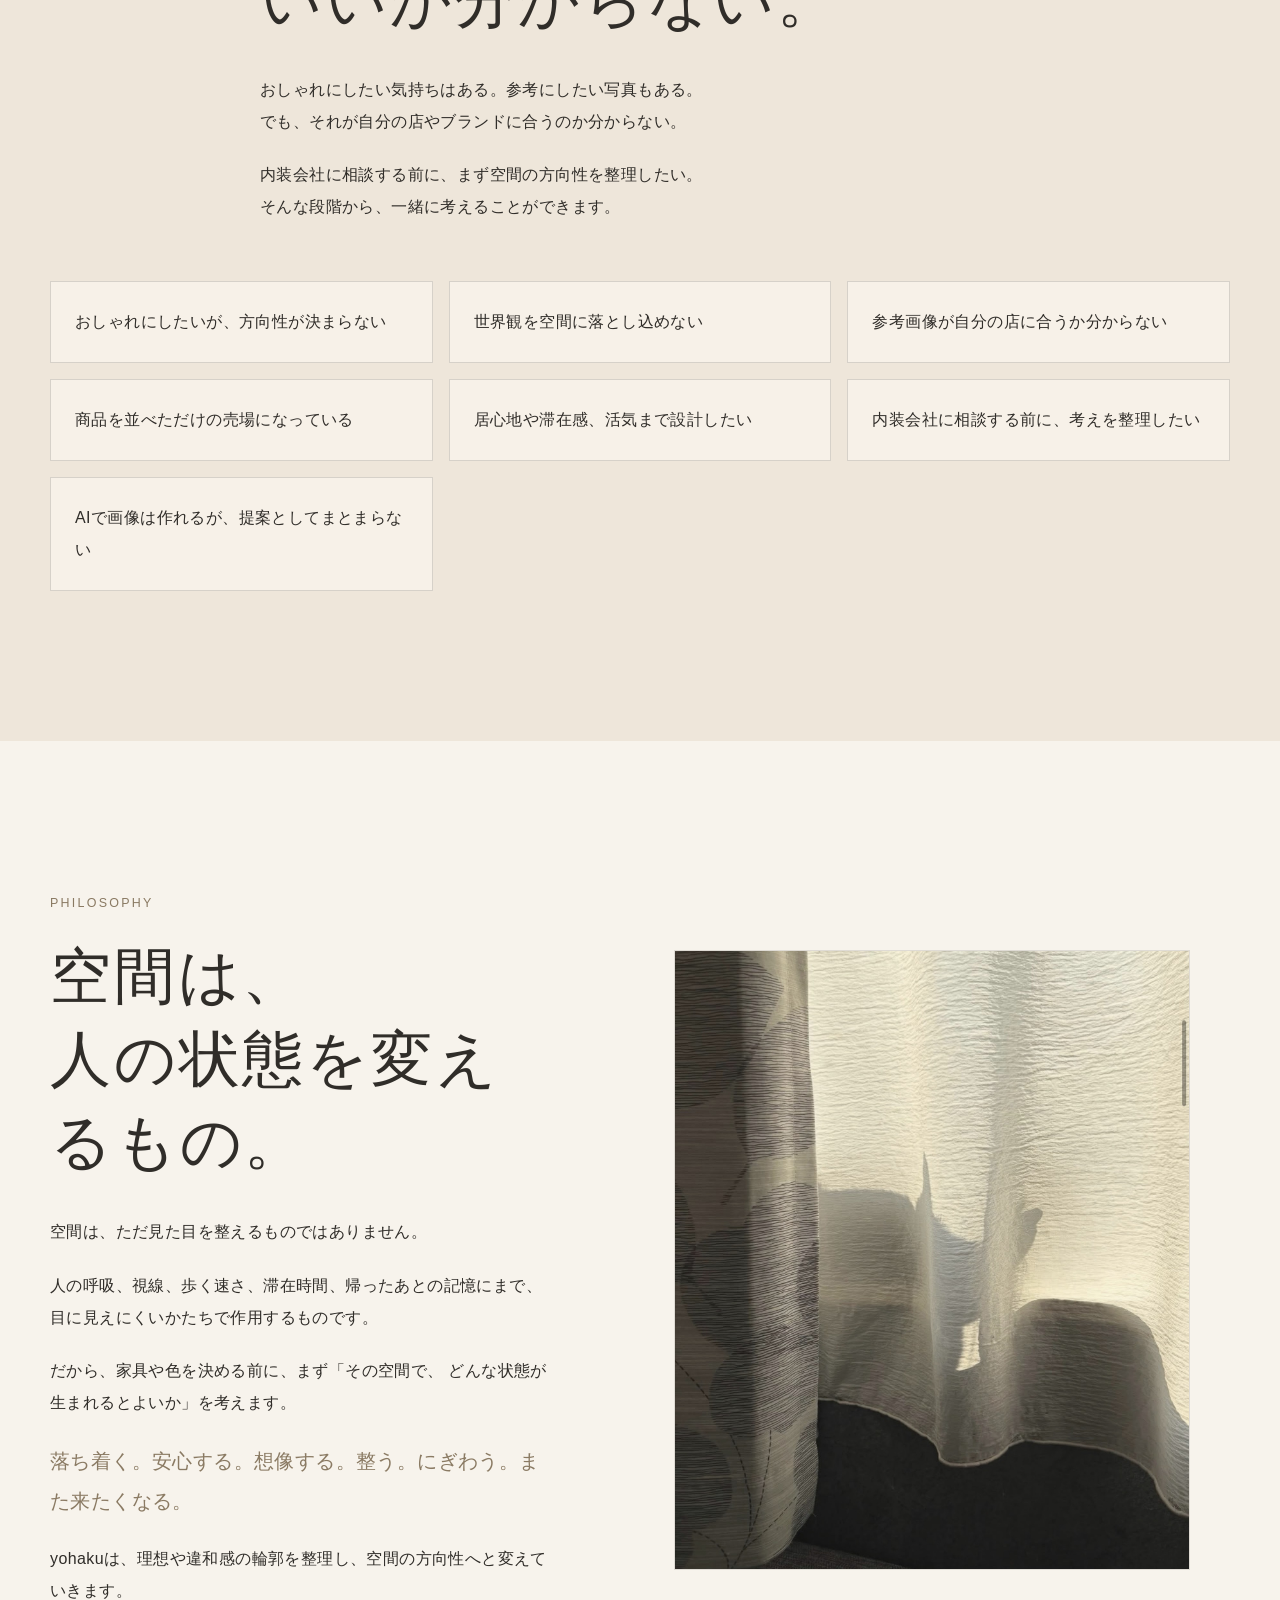
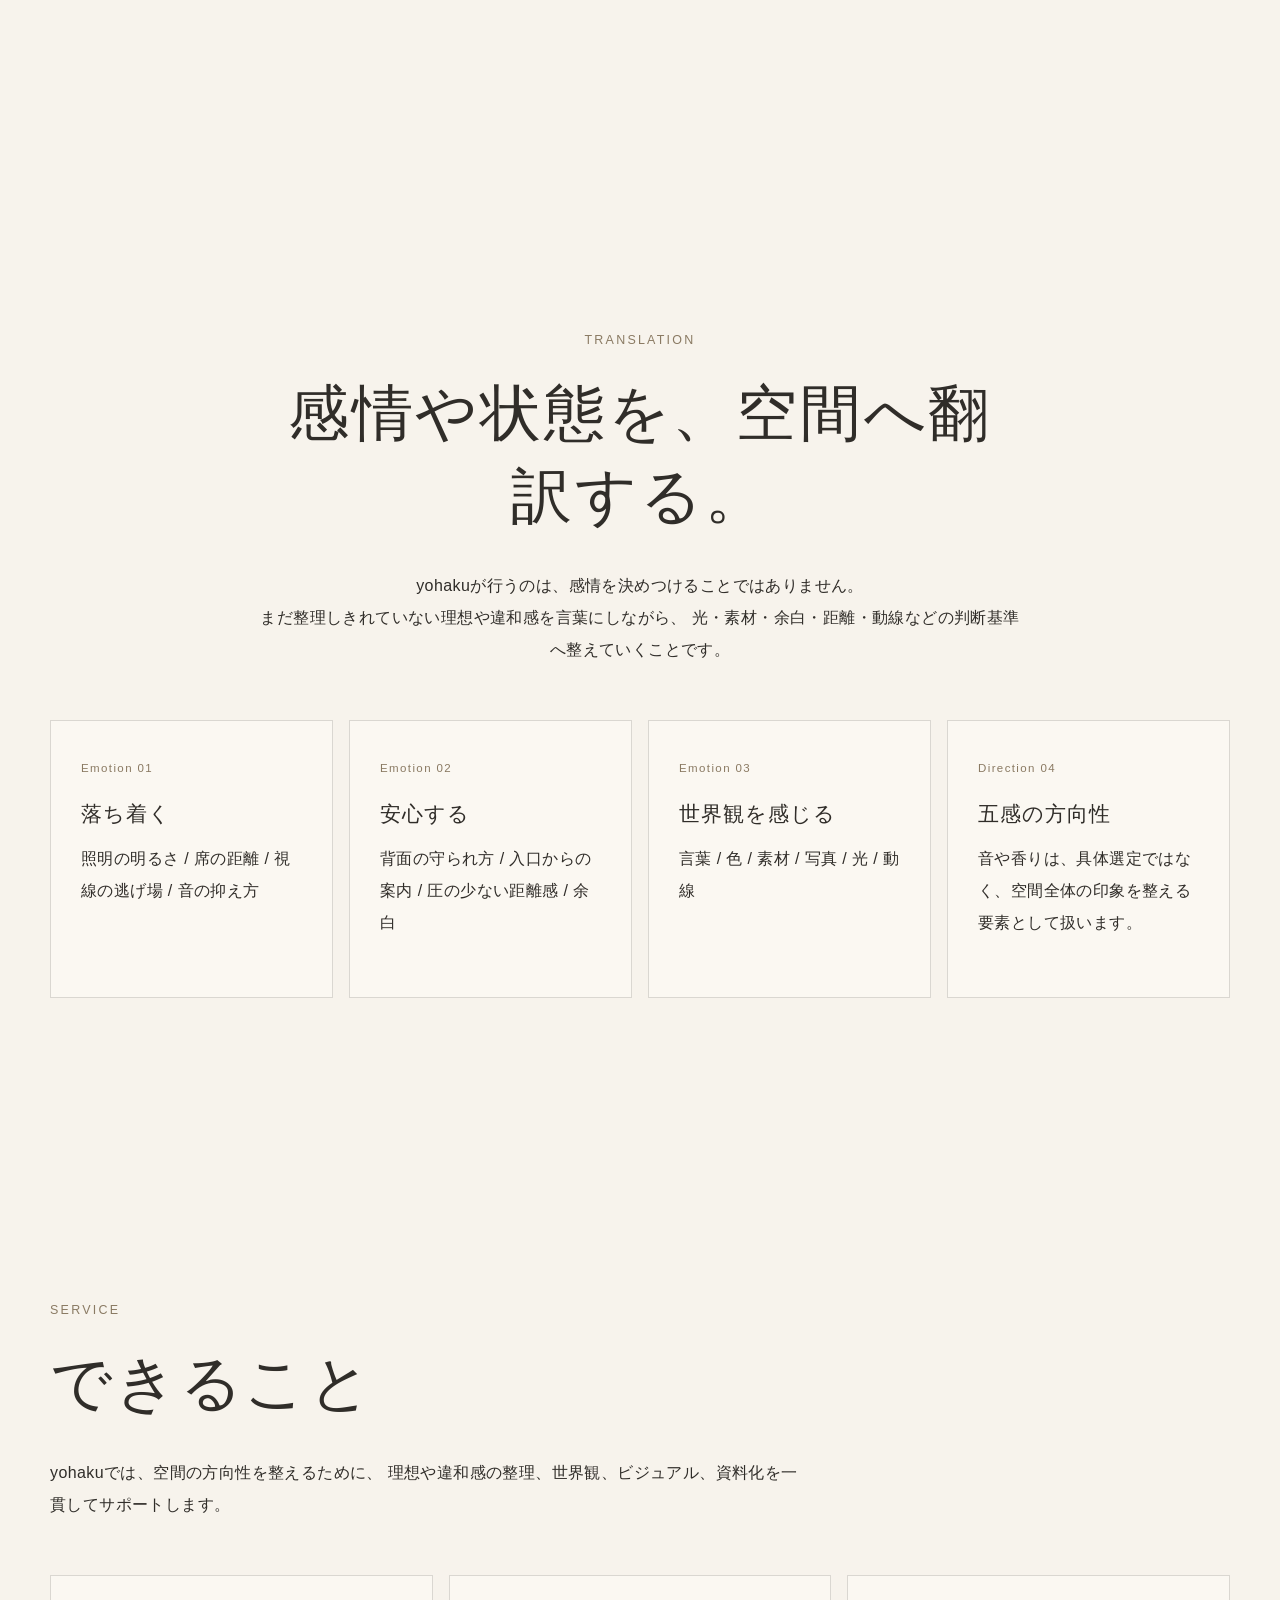
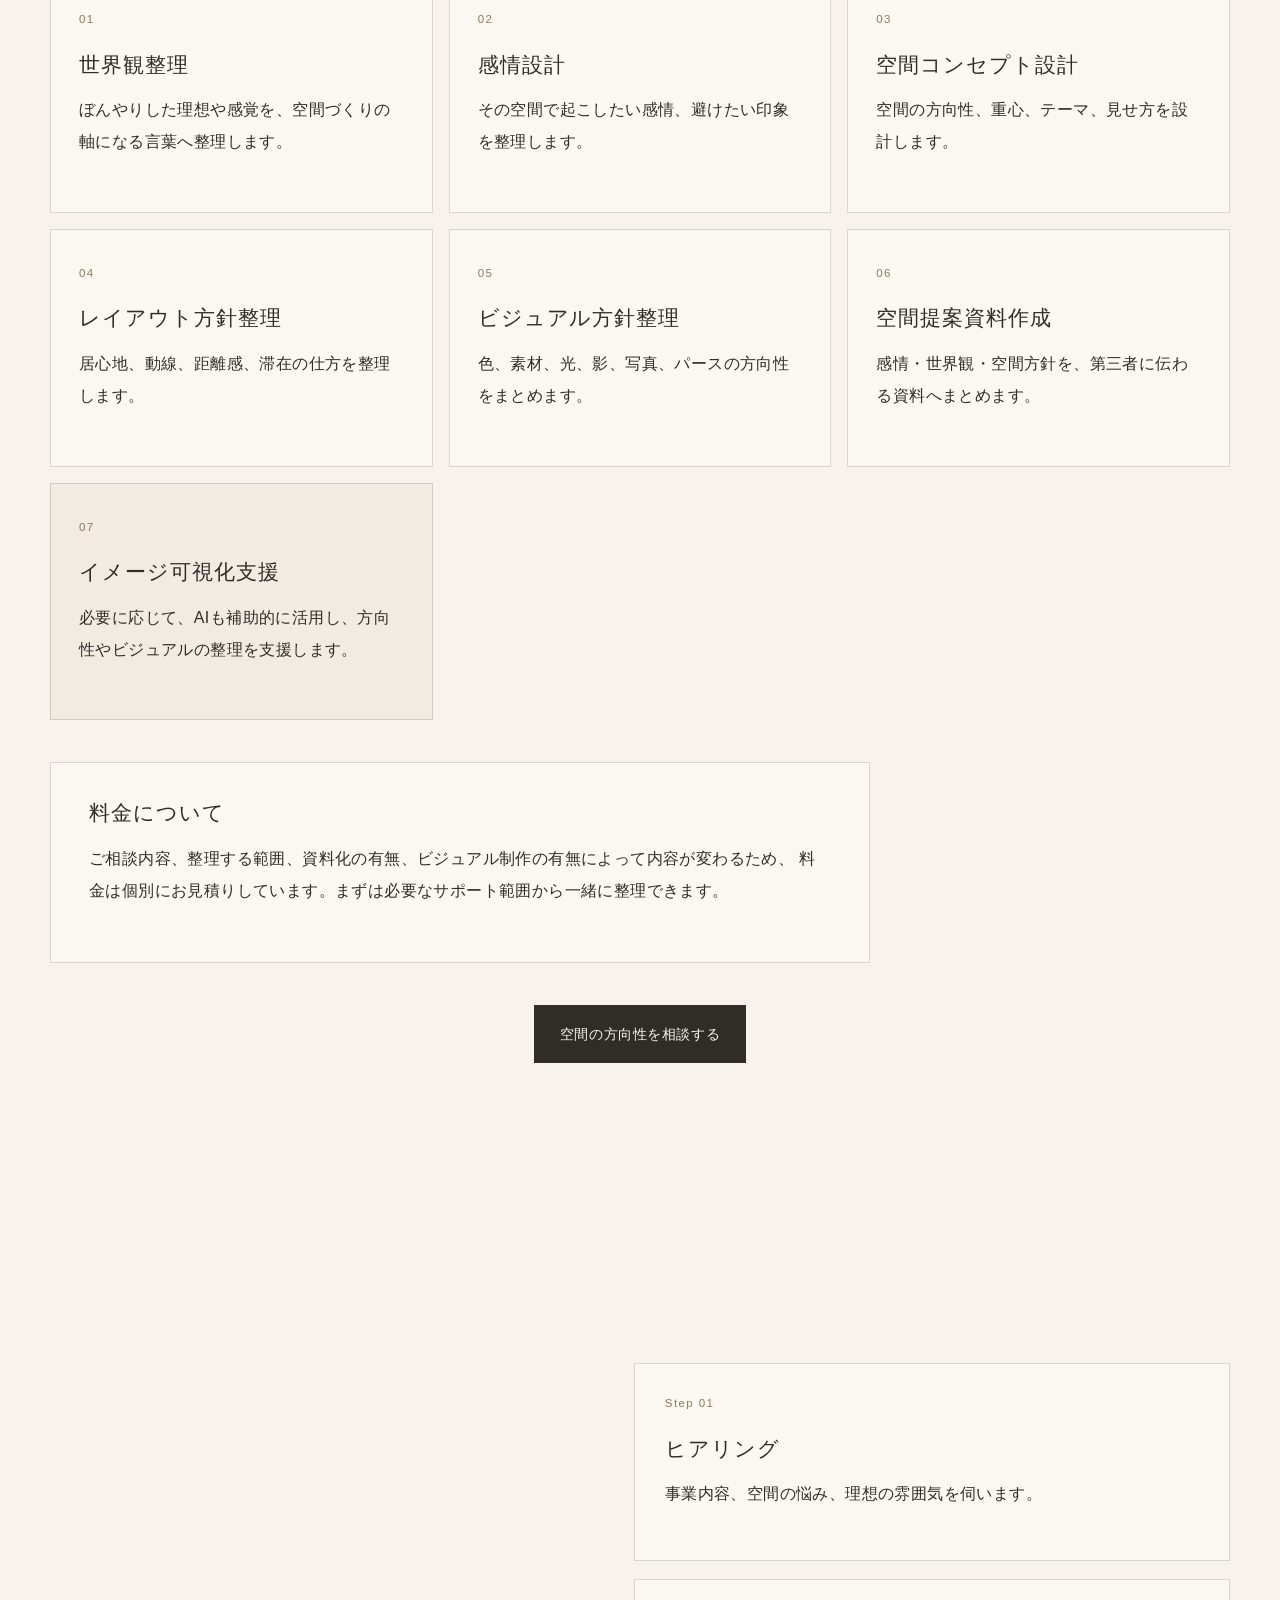
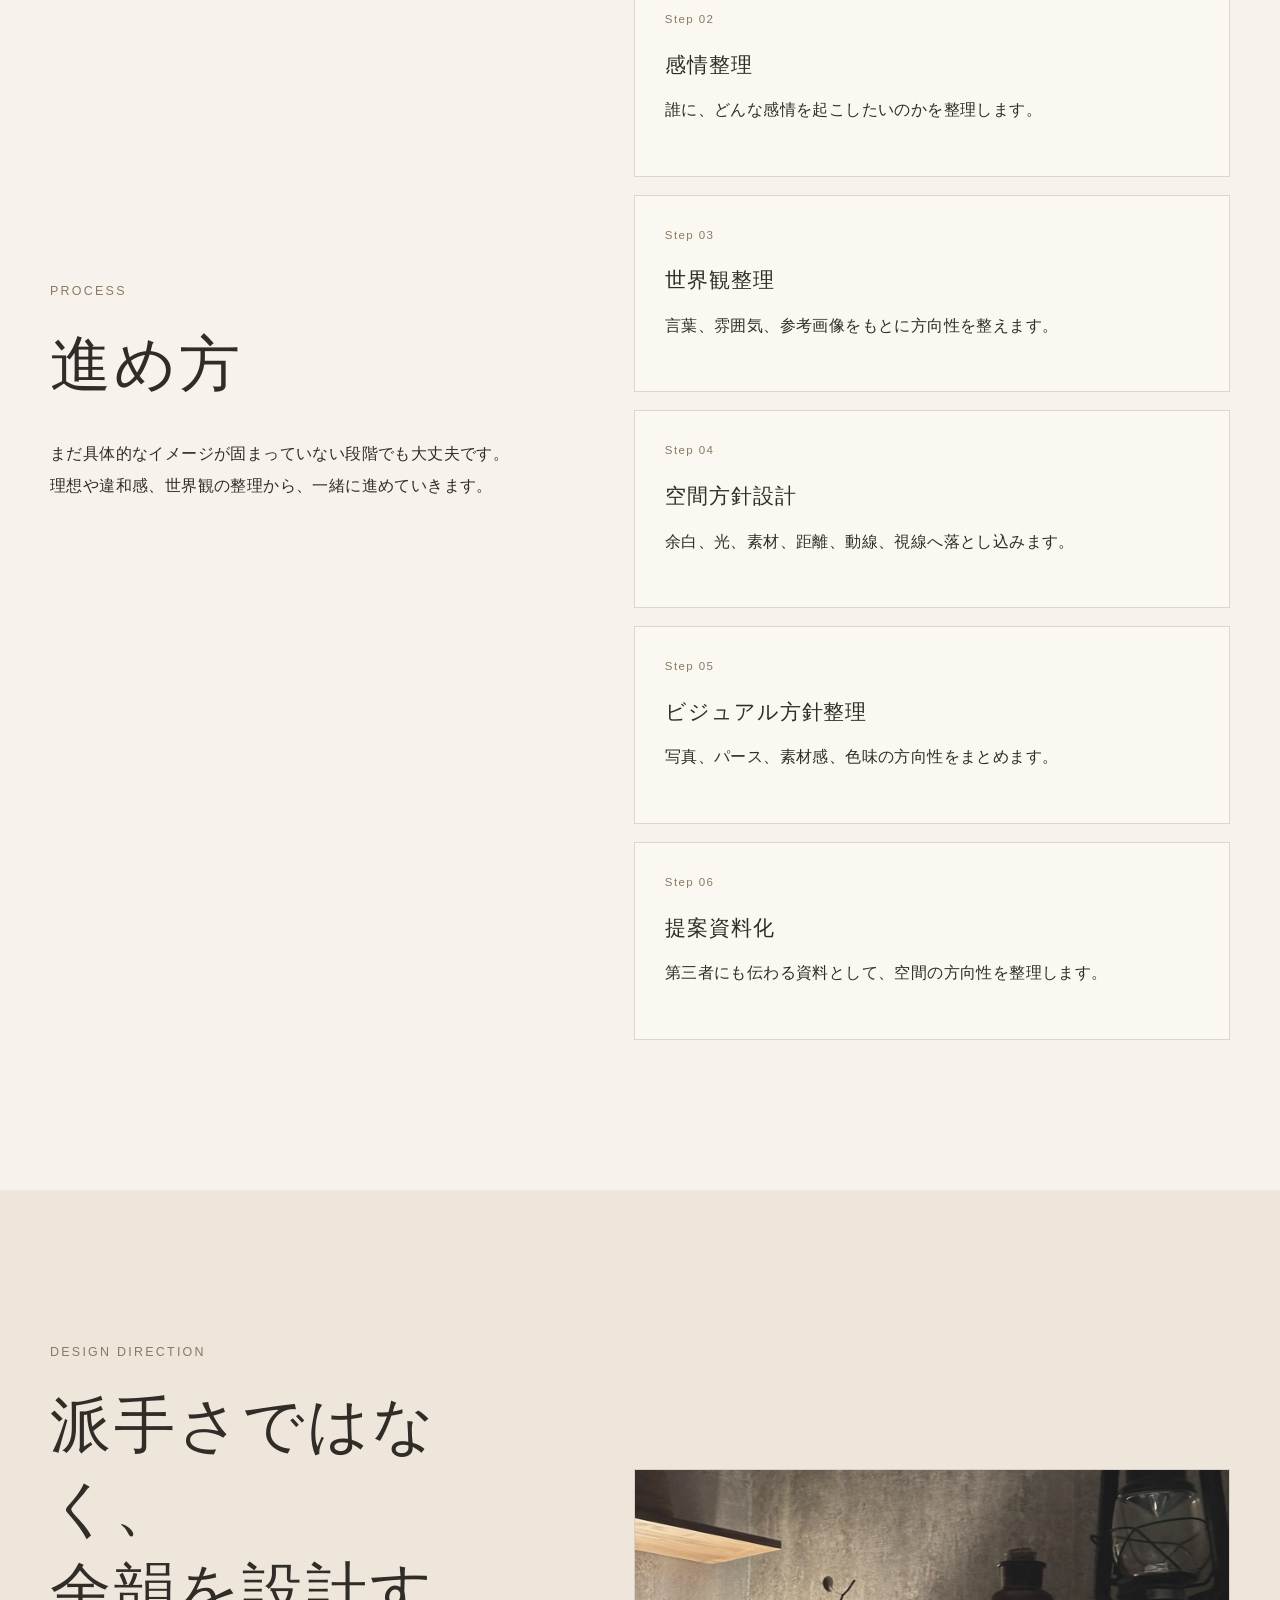
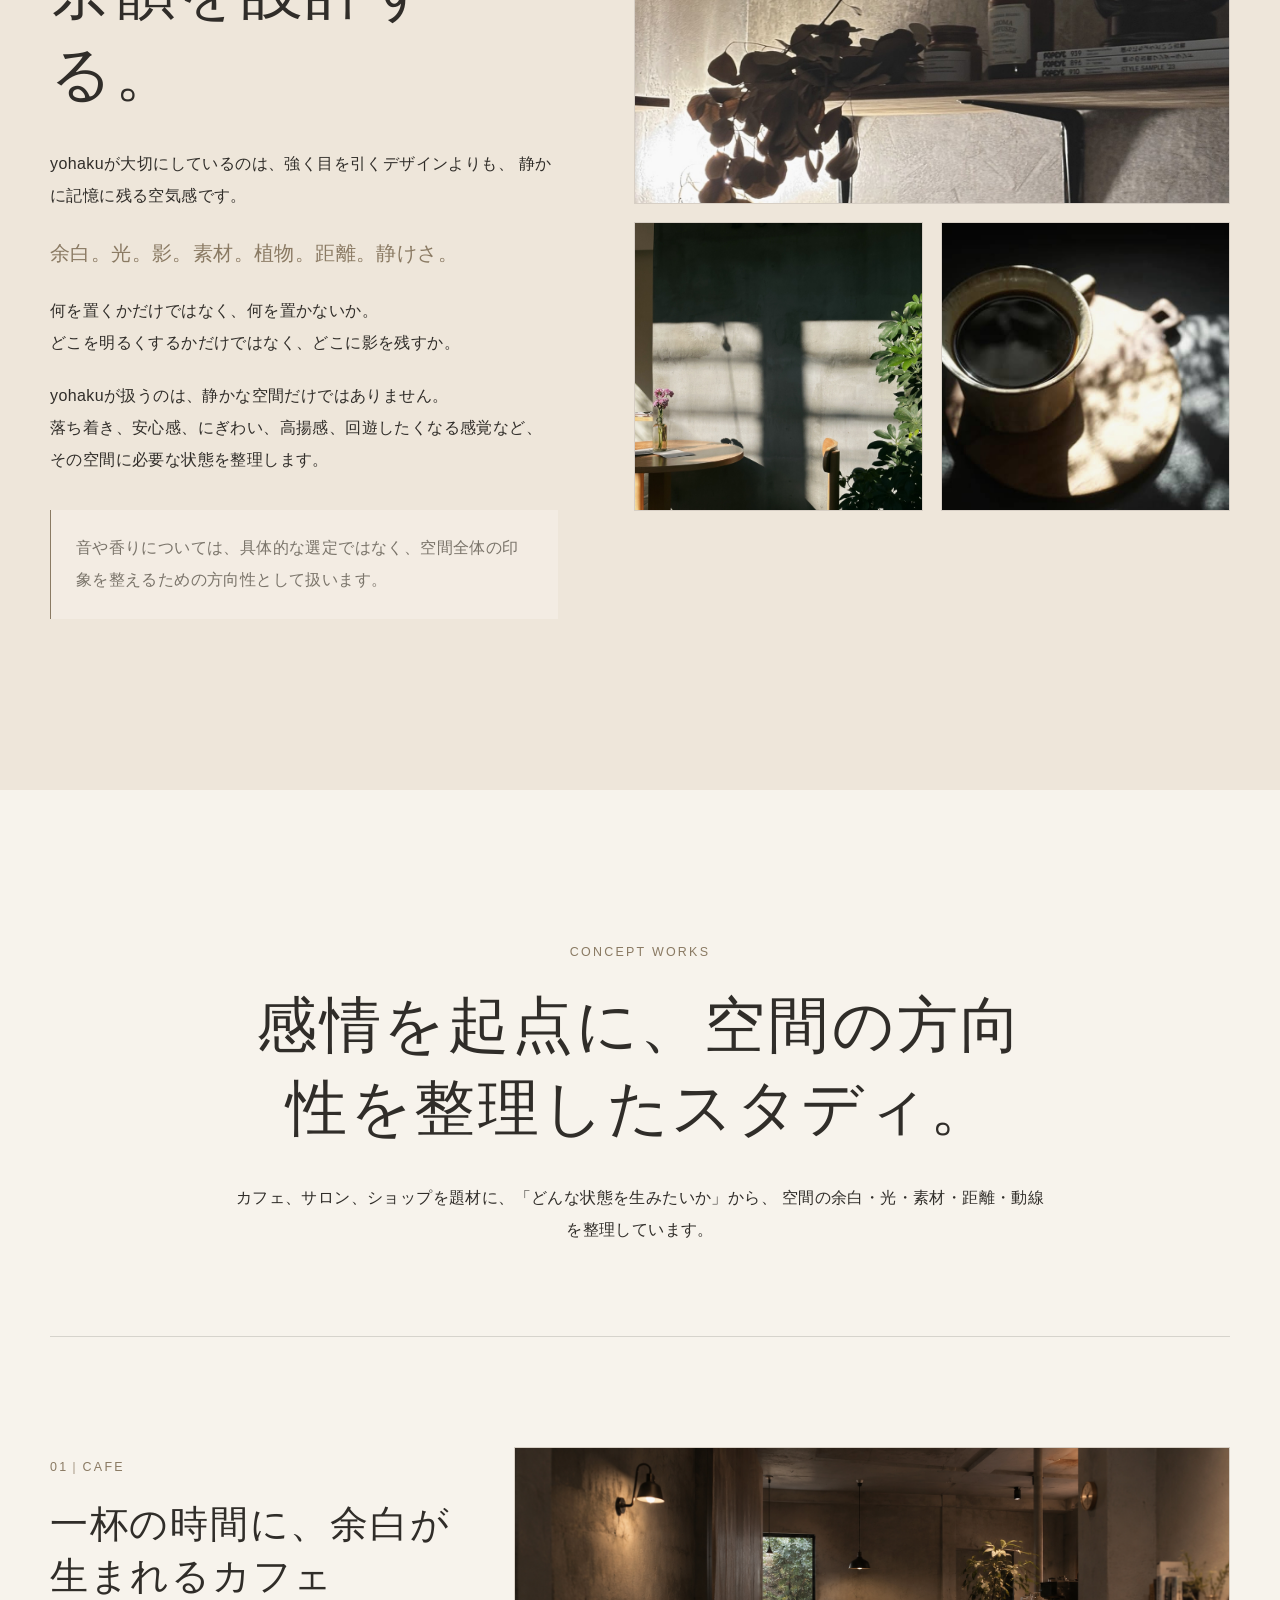
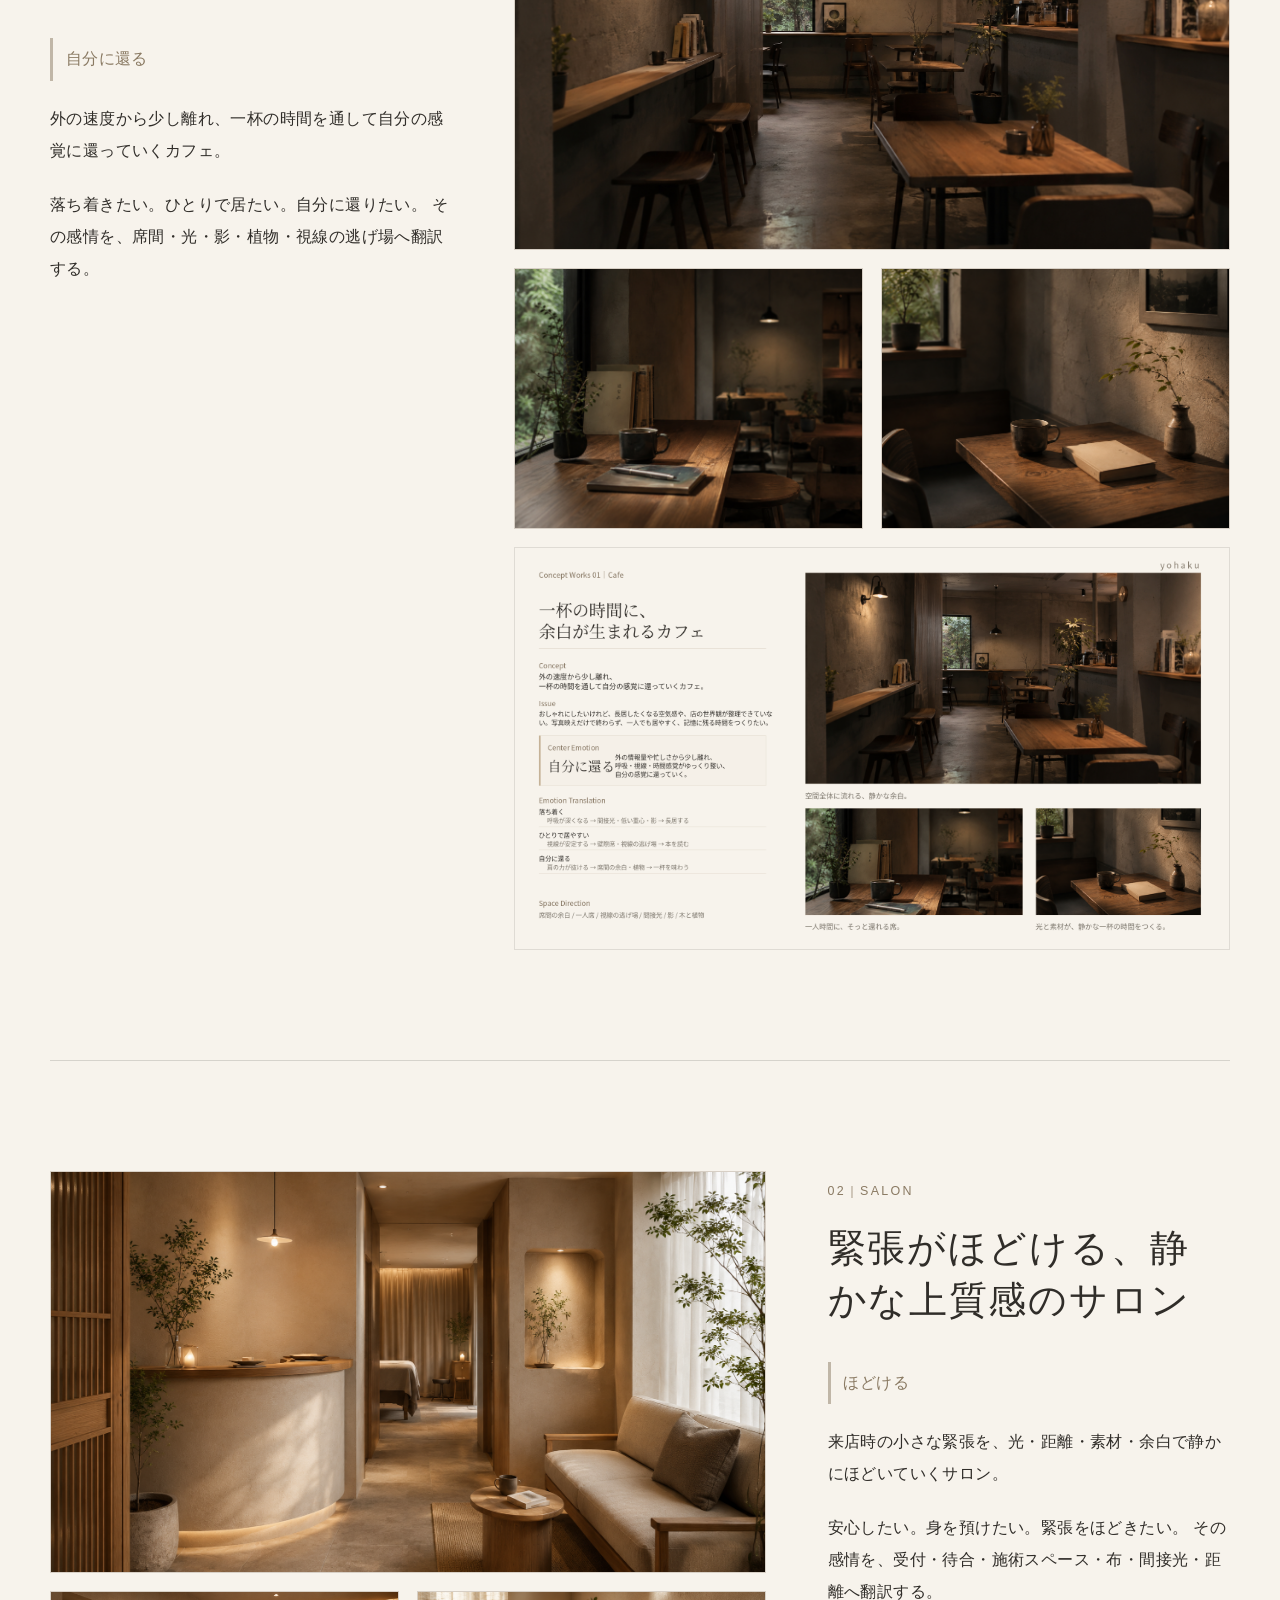
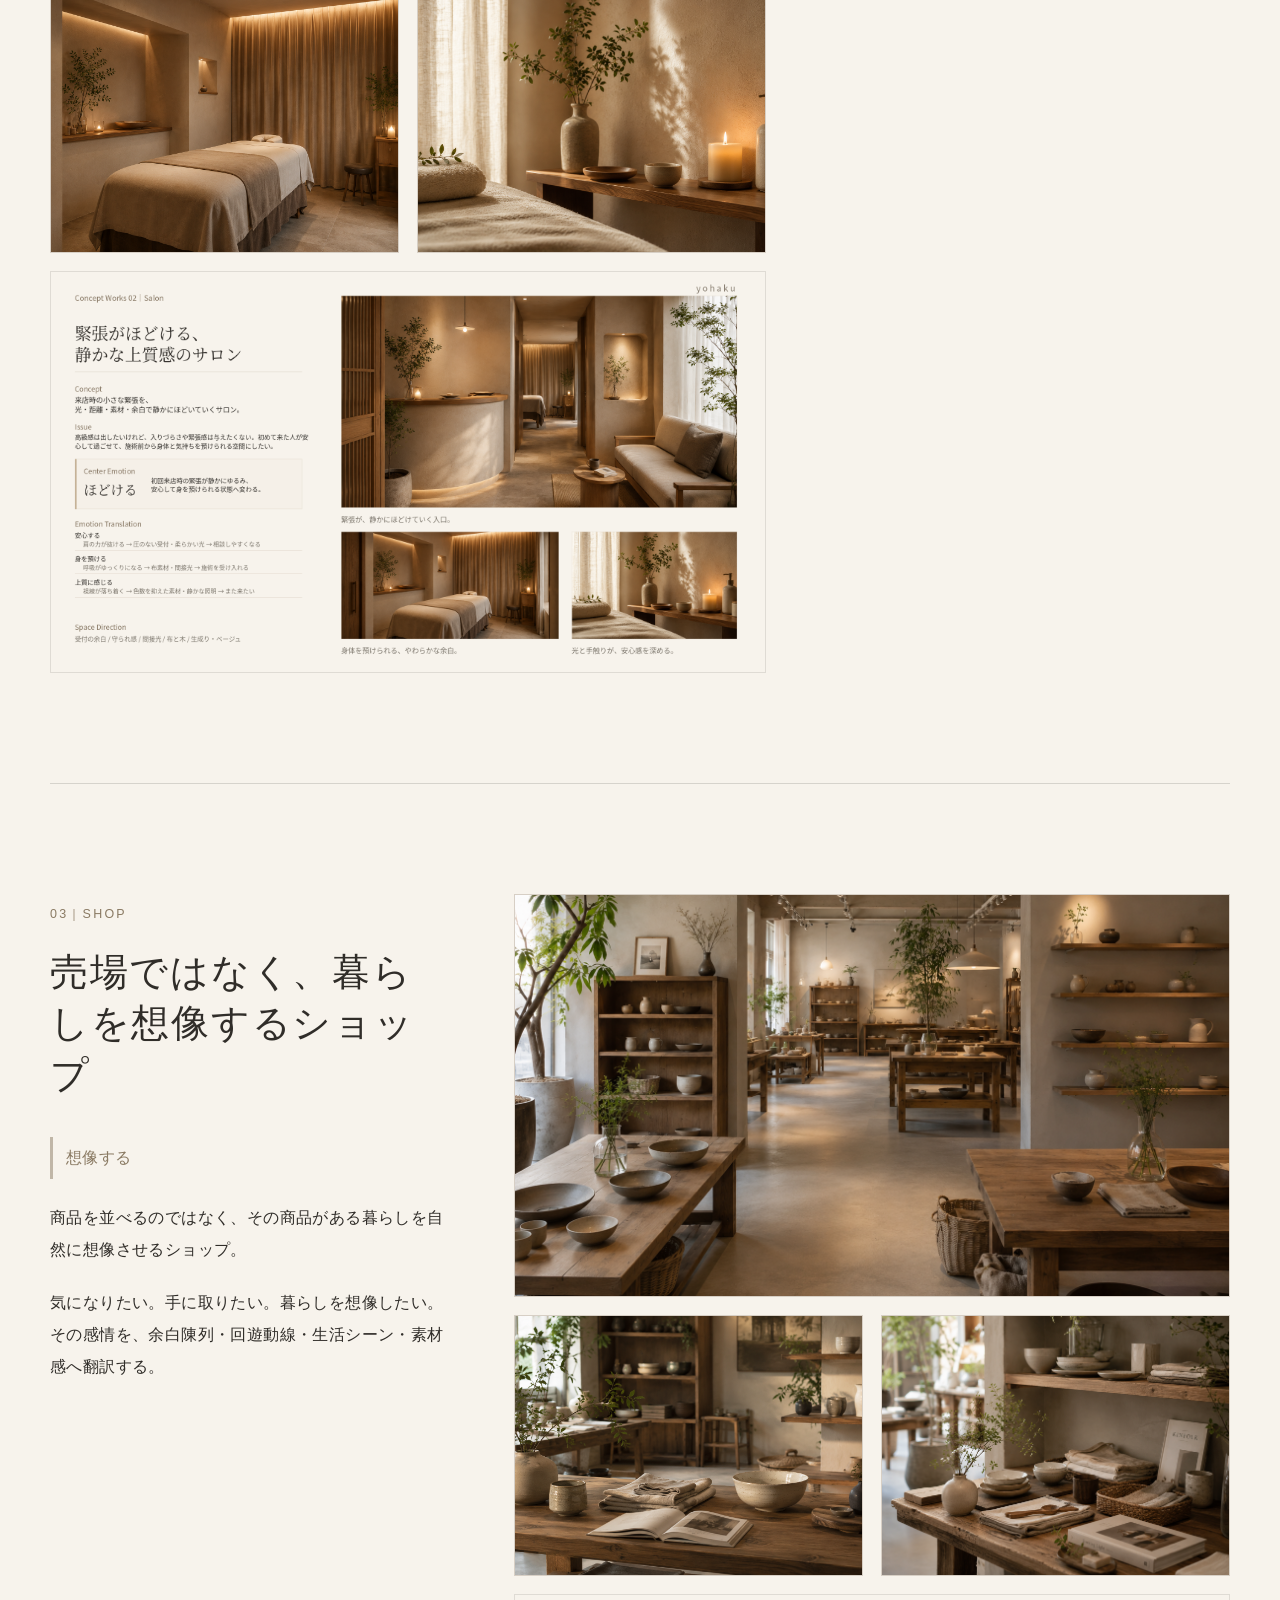
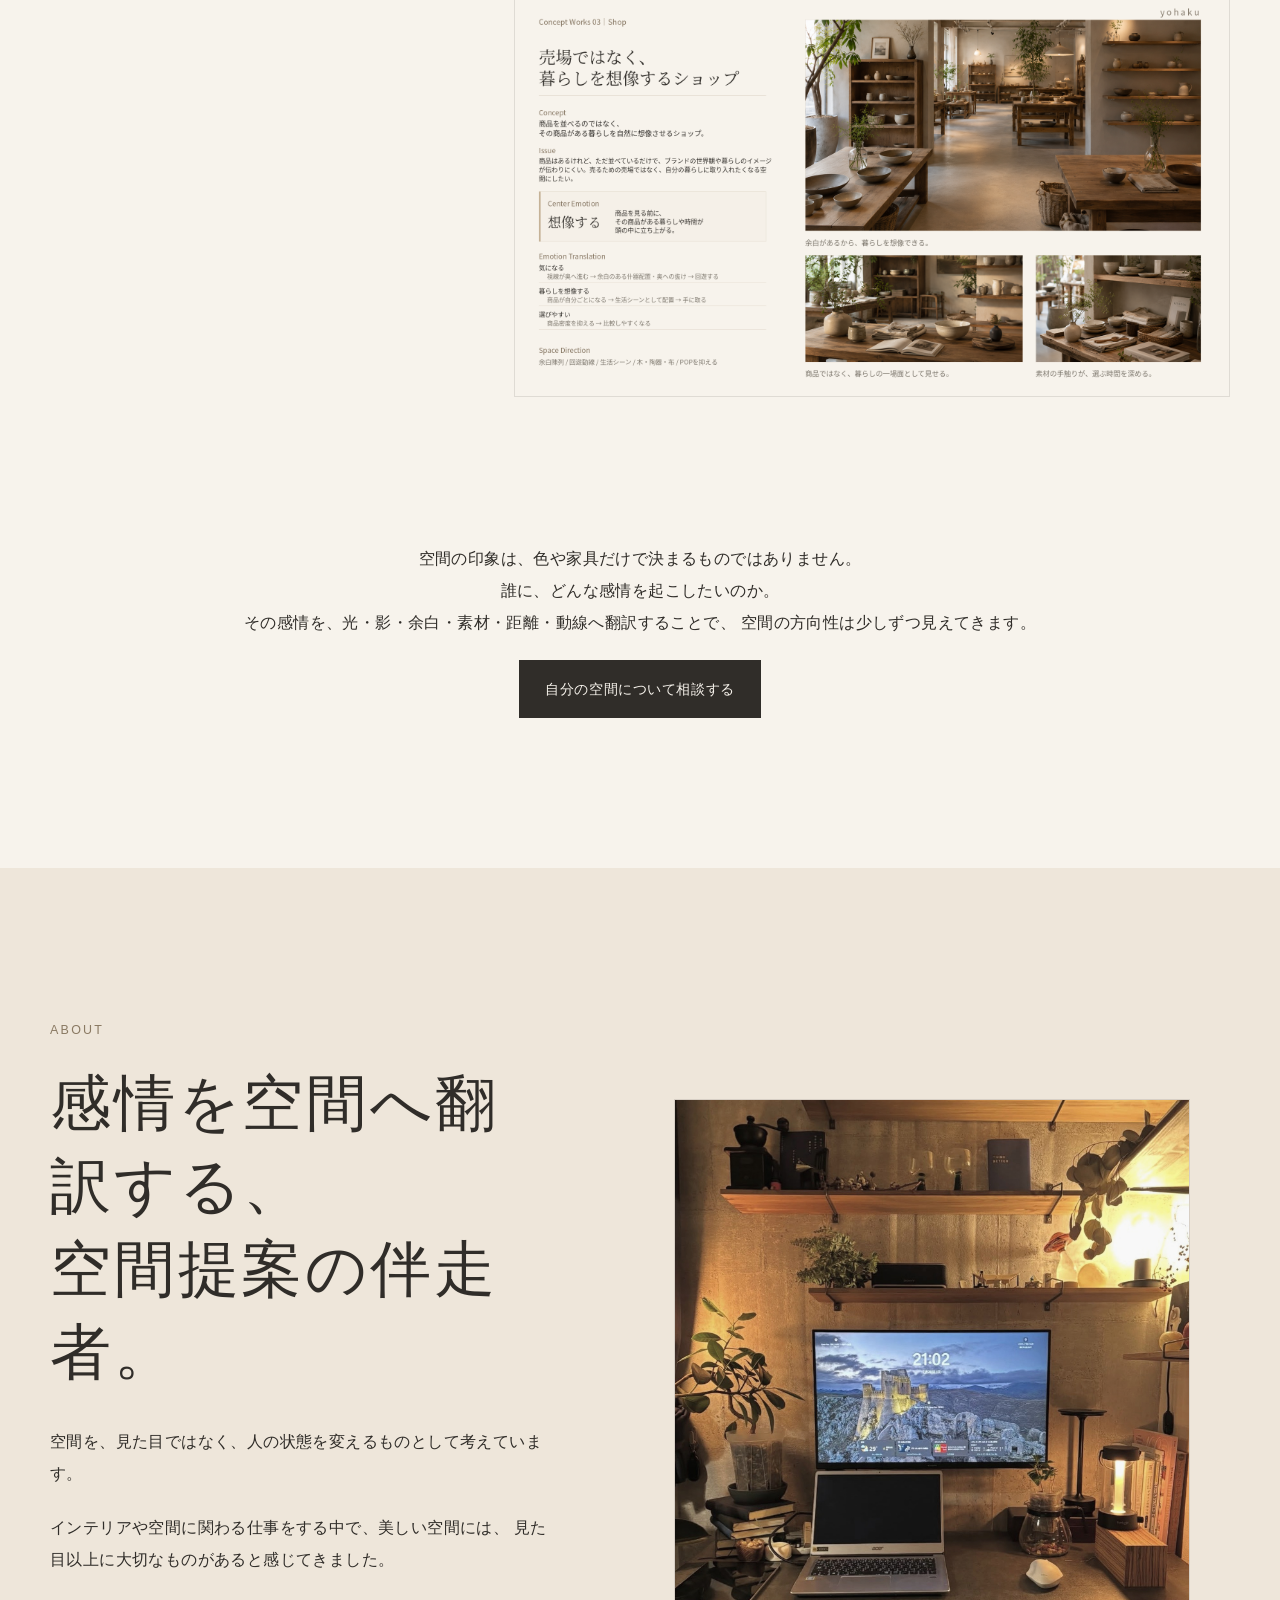
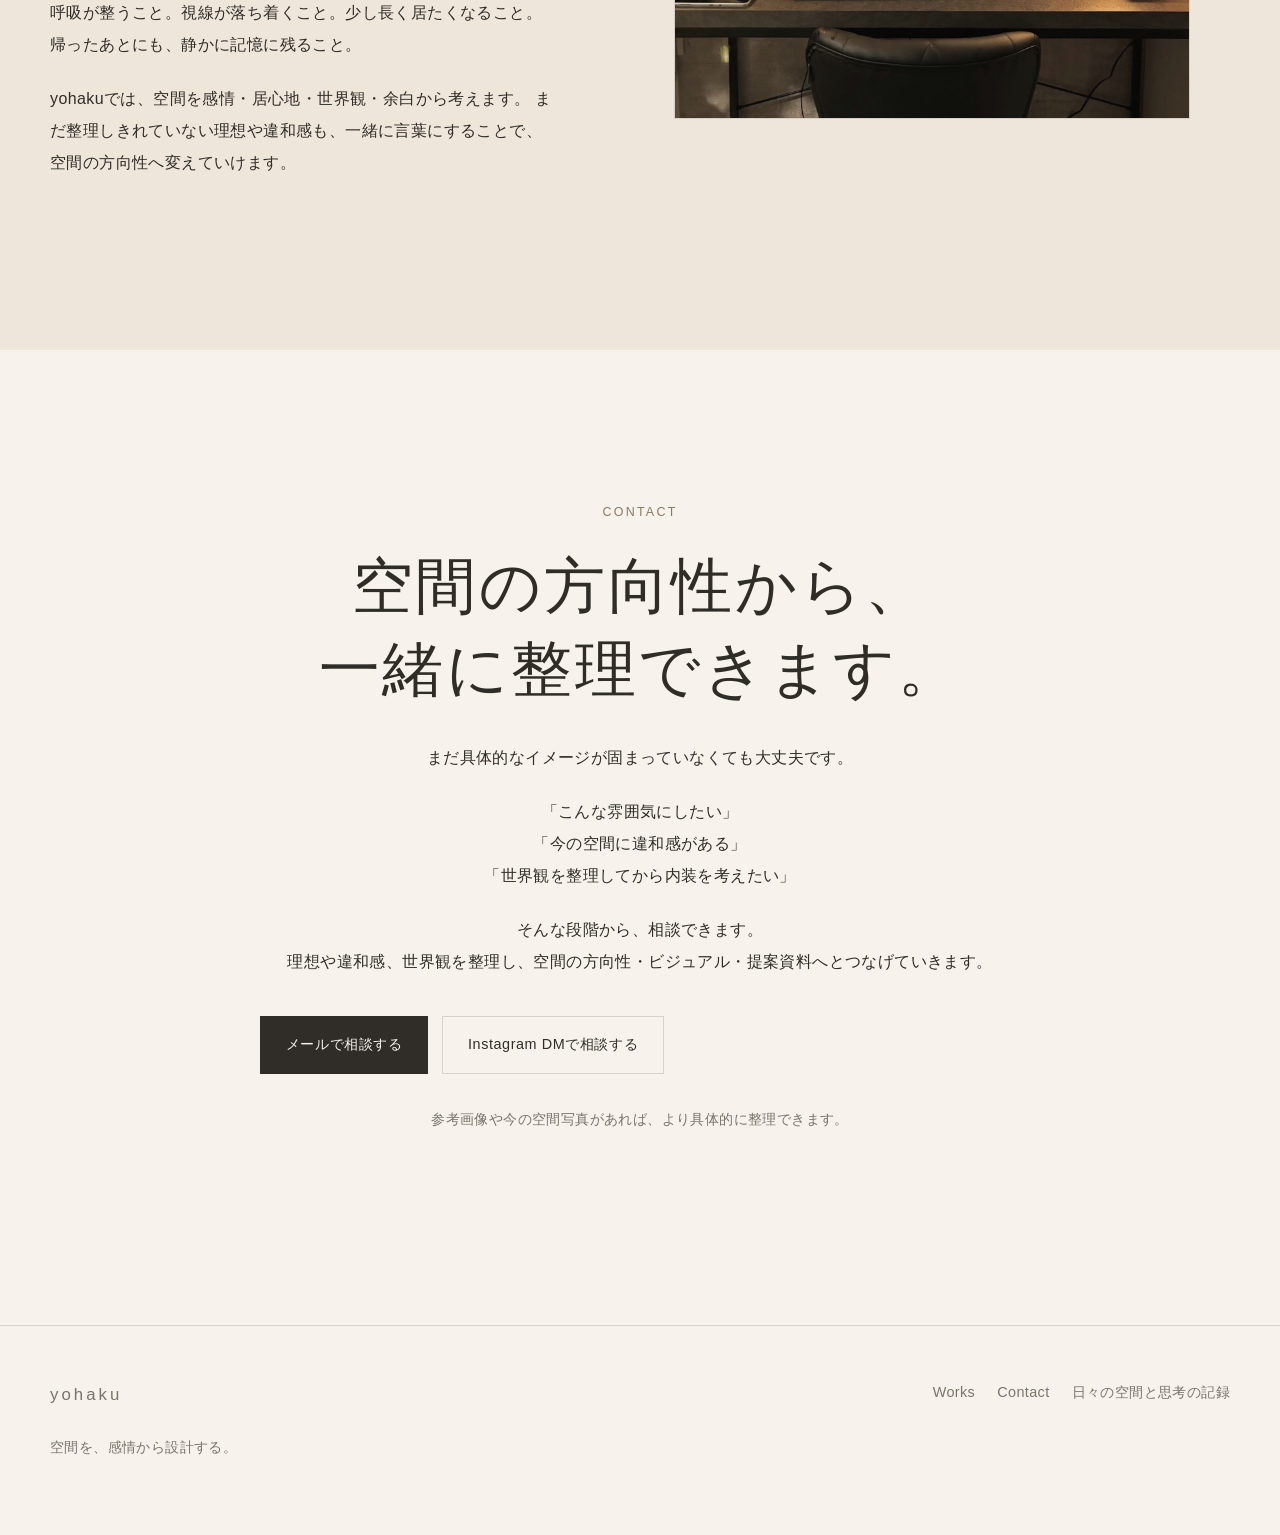
==== commit 15da2386: "Add files via upload" ====
--- a/index.html
+++ b/index.html
@@ -4,11 +4,11 @@
   <meta charset="UTF-8" />
   <meta name="viewport" content="width=device-width, initial-scale=1.0" />
   <title>yohaku｜空間を、感情から設計する</title>
-  <meta name="description" content="ぼんやりした世界観や空間の理想を、感情・言葉・ビジュアルへ整理します。yohakuは、空間の方向性、居心地、余白、光、素材、世界観を整える空間提案の伴走者です。" />
+  <meta name="description" content="ぼんやりした世界観や空間の理想、まだ整理しきれていない違和感を、言葉・空間の方向性・ビジュアルへ整える空間提案の伴走者です。" />
   <meta name="theme-color" content="#f7f3ec" />
 
   <meta property="og:title" content="yohaku｜空間を、感情から設計する" />
-  <meta property="og:description" content="ぼんやりした世界観や空間の理想を、感情・言葉・ビジュアルへ整理します。" />
+  <meta property="og:description" content="ぼんやりした世界観や空間の理想を、言葉・空間の方向性・ビジュアルへ整理します。" />
   <meta property="og:type" content="website" />
   <meta property="og:image" content="ogp_yohaku.jpg" />
 
@@ -1013,6 +1013,68 @@
   }
 }
 
+
+/* --------------------------------------------------
+   Brand / wording refinement update
+-------------------------------------------------- */
+
+.hero-brand {
+  margin-bottom: 2.1rem;
+}
+
+.hero-script-logo {
+  display: block;
+  width: min(360px, 78vw);
+  height: auto;
+  margin-bottom: 0.9rem;
+}
+
+.hero-brand-sub {
+  font-family: var(--font-en);
+  letter-spacing: 0.22em;
+  font-size: 0.76rem;
+  color: var(--brown);
+  margin: 0;
+}
+
+.sensory-note {
+  margin-top: 2.1rem;
+  padding: 1.4rem 1.55rem;
+  border-left: 1px solid var(--brown);
+  color: var(--muted);
+  background: rgba(255, 252, 246, 0.28);
+}
+
+@media (min-width: 901px) {
+  .translation-grid {
+    grid-template-columns: repeat(4, 1fr);
+  }
+}
+
+@media (max-width: 900px) {
+  .hero-brand {
+    margin-bottom: 1.8rem;
+  }
+
+  .hero-script-logo {
+    width: min(330px, 82vw);
+  }
+}
+
+@media (max-width: 430px) {
+  .hero-script-logo {
+    width: min(285px, 82vw);
+  }
+
+  .hero-brand-sub {
+    font-size: 0.7rem;
+  }
+
+  .sensory-note {
+    padding: 1.25rem 1.25rem;
+  }
+}
+
 </style>
 </head>
 
@@ -1033,17 +1095,20 @@
     <section id="hero" class="section hero">
       <div class="container hero-grid">
         <div class="hero-copy">
-          <p class="eyebrow">yohaku</p>
+          <div class="hero-brand">
+            <img class="hero-script-logo" src="yohaku_logo_handwritten.png" alt="yohaku" />
+            <p class="hero-brand-sub">MA / 間</p>
+          </div>
           <h1>空間を、<br />感情から<br class="sp-only" />設計する。</h1>
           <p class="hero-lead">
             ぼんやりした世界観や空間の理想を、<br />
-            感情・言葉・ビジュアルへ整理します。
+            言葉・空間の方向性・ビジュアルへ整理します。
           </p>
           <p class="hero-text">
             店舗や空間を整えたい。<br />
             でも、何から考えればいいか分からない。<br />
-            yohakuは、まだ形になる前の感覚を丁寧に読み解き、
-            空間の方向性へと翻訳していきます。
+            yohakuは、まだ整理しきれていない理想や違和感を、
+            空間づくりの方向性へと整えていきます。
           </p>
           <div class="button-row">
             <a class="button primary" href="#contact">空間の方向性を相談する</a>
@@ -1053,7 +1118,7 @@
 
         <figure class="hero-visual">
           <img src="hero_yohaku_01.jpg" alt="光と余白のある作業机と本と植物" />
-          <figcaption>光と余白の中で、感情が静かに整っていく。</figcaption>
+          <figcaption>光と余白の中で、空間の印象が少しずつ整っていく。</figcaption>
         </figure>
       </div>
     </section>
@@ -1078,7 +1143,7 @@
           <div class="card">世界観を空間に落とし込めない</div>
           <div class="card">参考画像が自分の店に合うか分からない</div>
           <div class="card">商品を並べただけの売場になっている</div>
-          <div class="card">居心地や滞在感まで設計したい</div>
+          <div class="card">居心地や滞在感、活気まで設計したい</div>
           <div class="card">内装会社に相談する前に、考えを整理したい</div>
           <div class="card">AIで画像は作れるが、提案としてまとまらない</div>
         </div>
@@ -1095,15 +1160,15 @@
           </p>
           <p>
             人の呼吸、視線、歩く速さ、滞在時間、帰ったあとの記憶にまで、
-            静かに作用するものです。
+            目に見えにくいかたちで作用するものです。
           </p>
           <p>
             だから、家具や色を決める前に、まず「その空間で、
-            どんな感情が生まれるべきか」を考えます。
-          </p>
-          <p class="word-list">落ち着く。安心する。想像する。整う。また来たくなる。</p>
+            どんな状態が生まれるとよいか」を考えます。
+          </p>
+          <p class="word-list">落ち着く。安心する。想像する。整う。にぎわう。また来たくなる。</p>
           <p>
-            yohakuは、そうした感情の輪郭を整理し、空間の方向性へと変えていきます。
+            yohakuは、理想や違和感の輪郭を整理し、空間の方向性へと変えていきます。
           </p>
         </div>
         <figure class="image-frame">
@@ -1115,11 +1180,11 @@
     <section id="translation" class="section translation">
       <div class="container narrow center">
         <p class="section-label">Translation</p>
-        <h2>感情を、空間へ翻訳する。</h2>
+        <h2>感情や状態を、空間へ翻訳する。</h2>
         <p>
-          感情は、目に見えません。けれど、空間の中には必ず表れます。<br />
-          yohakuが行うのは、まだ言葉になっていない感覚を、
-          空間の判断基準へと翻訳することです。
+          yohakuが行うのは、感情を決めつけることではありません。<br />
+          まだ整理しきれていない理想や違和感を言葉にしながら、
+          光・素材・余白・距離・動線などの判断基準へ整えていくことです。
         </p>
       </div>
 
@@ -1139,6 +1204,11 @@
           <h3>世界観を感じる</h3>
           <p>言葉 / 色 / 素材 / 写真 / 光 / 動線</p>
         </article>
+        <article class="translation-card">
+          <span>Direction 04</span>
+          <h3>五感の方向性</h3>
+          <p>音や香りは、具体選定ではなく、空間全体の印象を整える要素として扱います。</p>
+        </article>
       </div>
     </section>
 
@@ -1149,7 +1219,7 @@
           <h2>できること</h2>
           <p>
             yohakuでは、空間の方向性を整えるために、
-            感情・世界観・ビジュアル・資料化を一貫してサポートします。
+            理想や違和感の整理、世界観、ビジュアル、資料化を一貫してサポートします。
           </p>
         </div>
 
@@ -1160,7 +1230,7 @@
           <article class="service-card"><span>04</span><h3>レイアウト方針整理</h3><p>居心地、動線、距離感、滞在の仕方を整理します。</p></article>
           <article class="service-card"><span>05</span><h3>ビジュアル方針整理</h3><p>色、素材、光、影、写真、パースの方向性をまとめます。</p></article>
           <article class="service-card"><span>06</span><h3>空間提案資料作成</h3><p>感情・世界観・空間方針を、第三者に伝わる資料へまとめます。</p></article>
-          <article class="service-card muted-card"><span>07</span><h3>AI活用サポート</h3><p>必要に応じて、イメージの整理やビジュアル化の補助としてAIも活用します。</p></article>
+          <article class="service-card muted-card"><span>07</span><h3>イメージ可視化支援</h3><p>必要に応じて、AIも補助的に活用し、方向性やビジュアルの整理を支援します。</p></article>
         </div>
 
         <div class="price-note">
@@ -1184,7 +1254,7 @@
           <h2>進め方</h2>
           <p>
             まだ具体的なイメージが固まっていない段階でも大丈夫です。<br />
-            感情や世界観の整理から、一緒に進めていきます。
+            理想や違和感、世界観の整理から、一緒に進めていきます。
           </p>
         </div>
         <div class="steps">
@@ -1214,11 +1284,19 @@
             何を置くかだけではなく、何を置かないか。<br />
             どこを明るくするかだけではなく、どこに影を残すか。
           </p>
+          <p>
+            yohakuが扱うのは、静かな空間だけではありません。<br />
+            落ち着き、安心感、にぎわい、高揚感、回遊したくなる感覚など、
+            その空間に必要な状態を整理します。
+          </p>
+          <p class="sensory-note">
+            音や香りについては、具体的な選定ではなく、空間全体の印象を整えるための方向性として扱います。
+          </p>
         </div>
 
         <div class="image-grid">
           <img src="design_direction_01.jpg" alt="棚と照明がつくる静かな素材感" />
-          <img src="design_direction_02.jpg" alt="窓辺の植物と香りのある静かな時間" />
+          <img src="design_direction_02.jpg" alt="壁に落ちる光と影、余白のある椅子と植物" />
           <img src="design_direction_03.jpg" alt="コーヒーカップと影がつくる静かな余韻" />
         </div>
       </div>
@@ -1229,8 +1307,8 @@
         <p class="section-label">Concept Works</p>
         <h2>感情を起点に、空間の方向性を整理したスタディ。</h2>
         <p>
-          カフェ、サロン、ショップを題材に、「どんな感情を起こすか」から、
-          空間の余白・光・素材・距離・動線を設計しています。
+          カフェ、サロン、ショップを題材に、「どんな状態を生みたいか」から、
+          空間の余白・光・素材・距離・動線を整理しています。
         </p>
       </div>
 
@@ -1334,7 +1412,7 @@
           </p>
           <p>
             yohakuでは、空間を感情・居心地・世界観・余白から考えます。
-            まだ言葉になっていない理想も、一緒に整理することで、
+            まだ整理しきれていない理想や違和感も、一緒に言葉にすることで、
             空間の方向性へ変えていけます。
           </p>
         </div>
@@ -1358,7 +1436,7 @@
         </p>
         <p>
           そんな段階から、相談できます。<br />
-          感情や世界観を整理し、空間の方向性・ビジュアル・提案資料へとつなげていきます。
+          理想や違和感、世界観を整理し、空間の方向性・ビジュアル・提案資料へとつなげていきます。
         </p>
 
         <div class="contact-buttons">
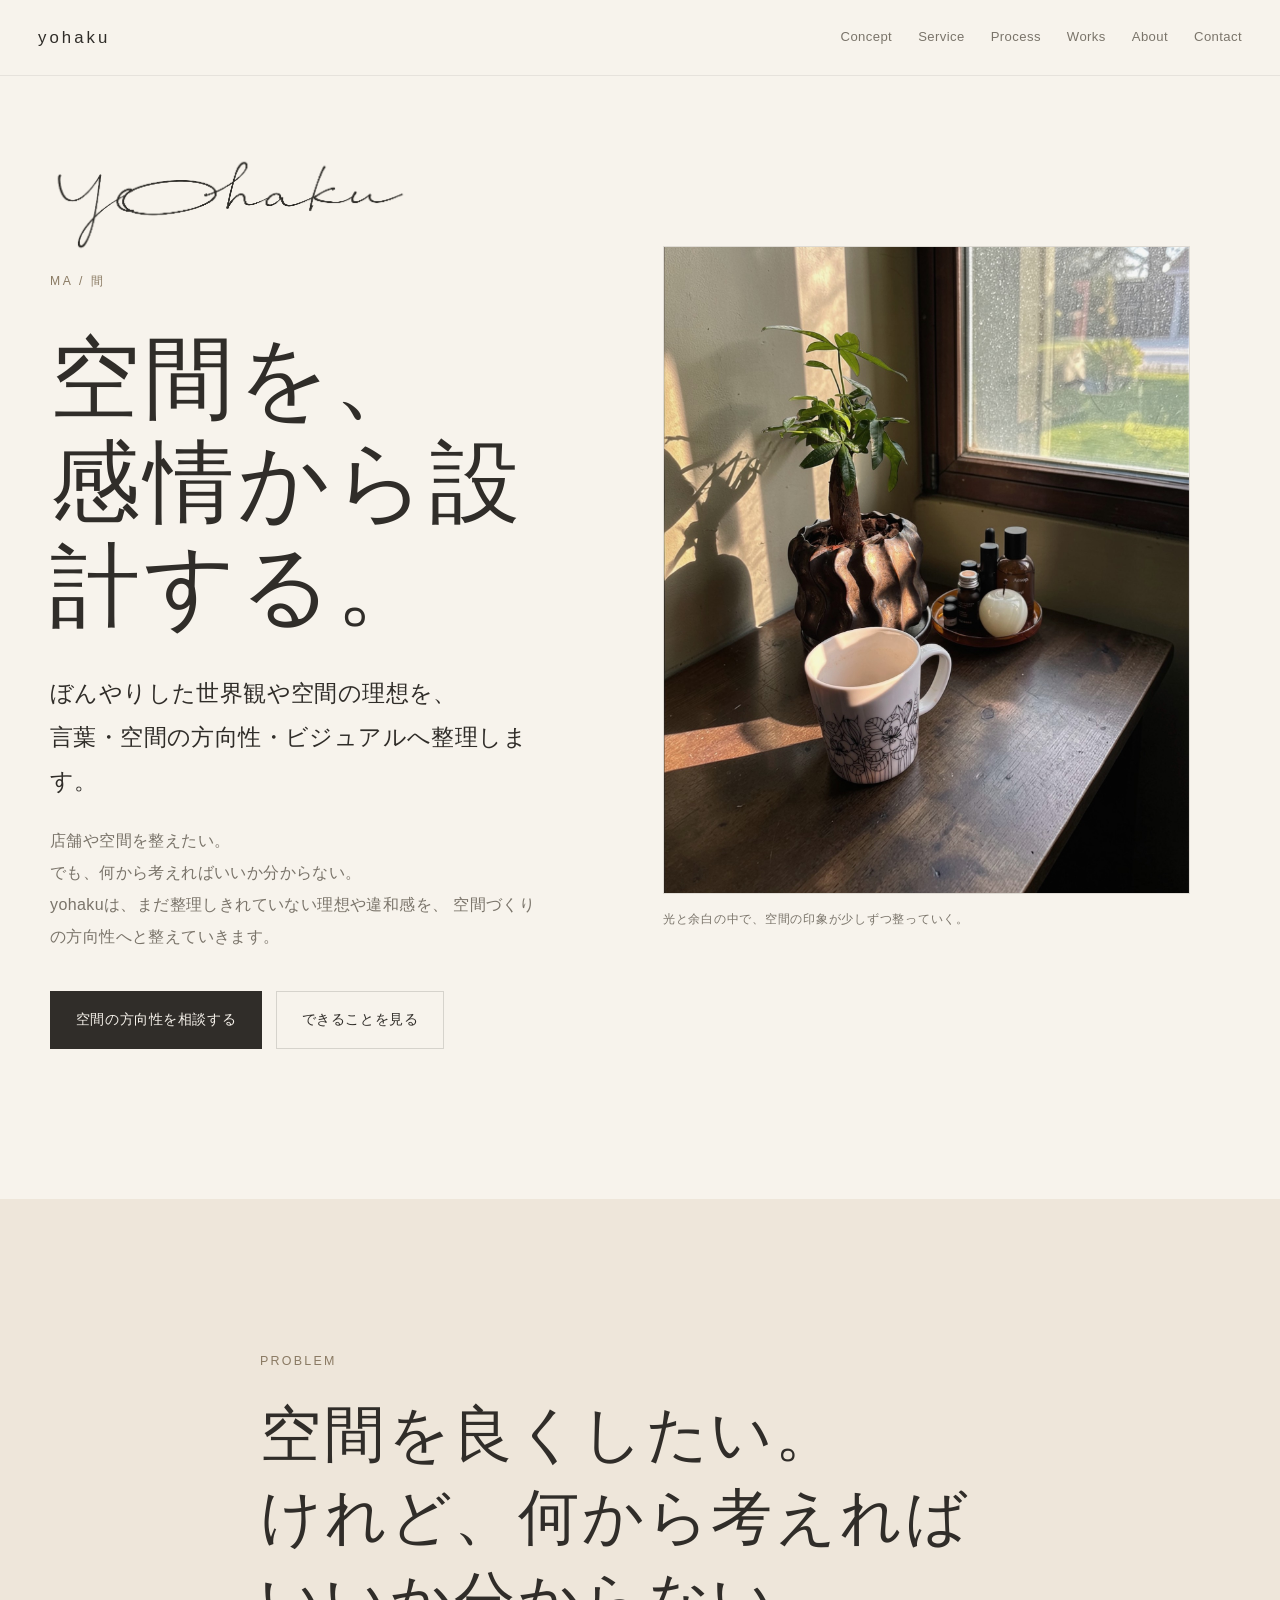
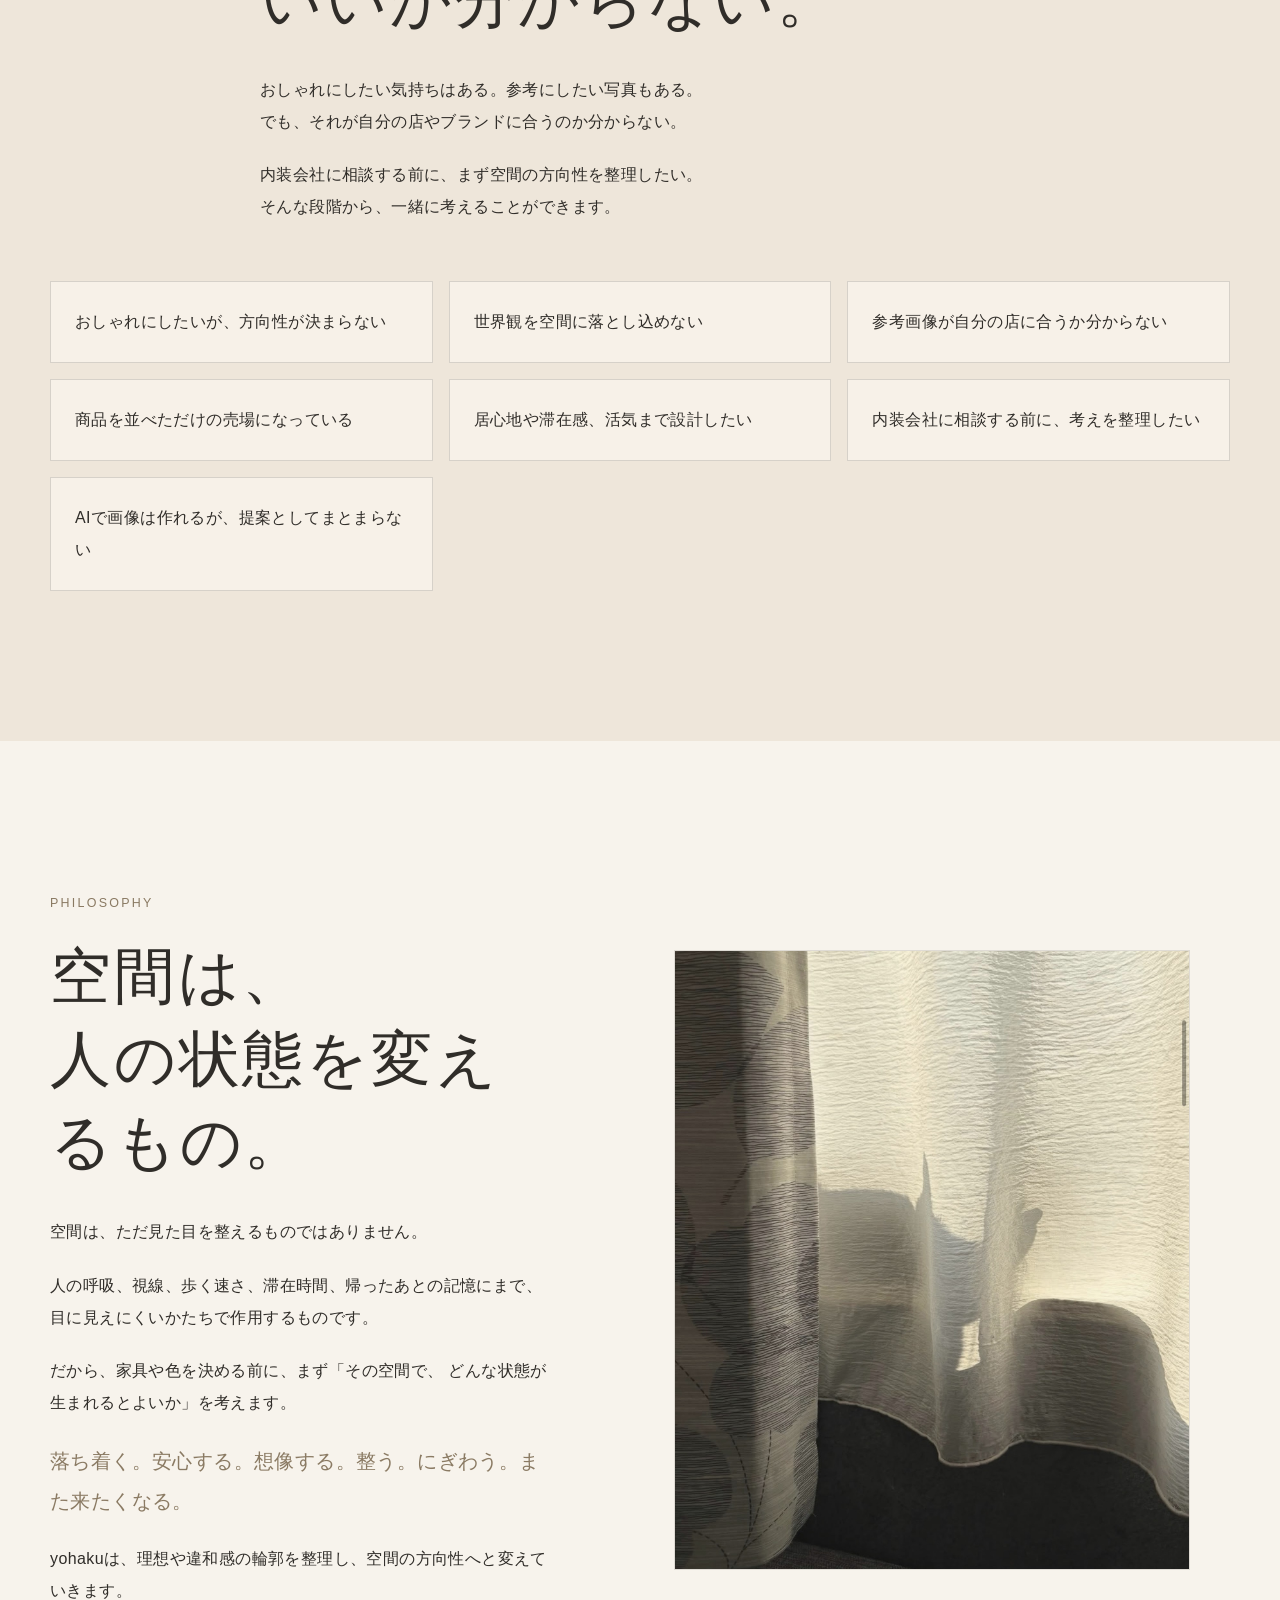
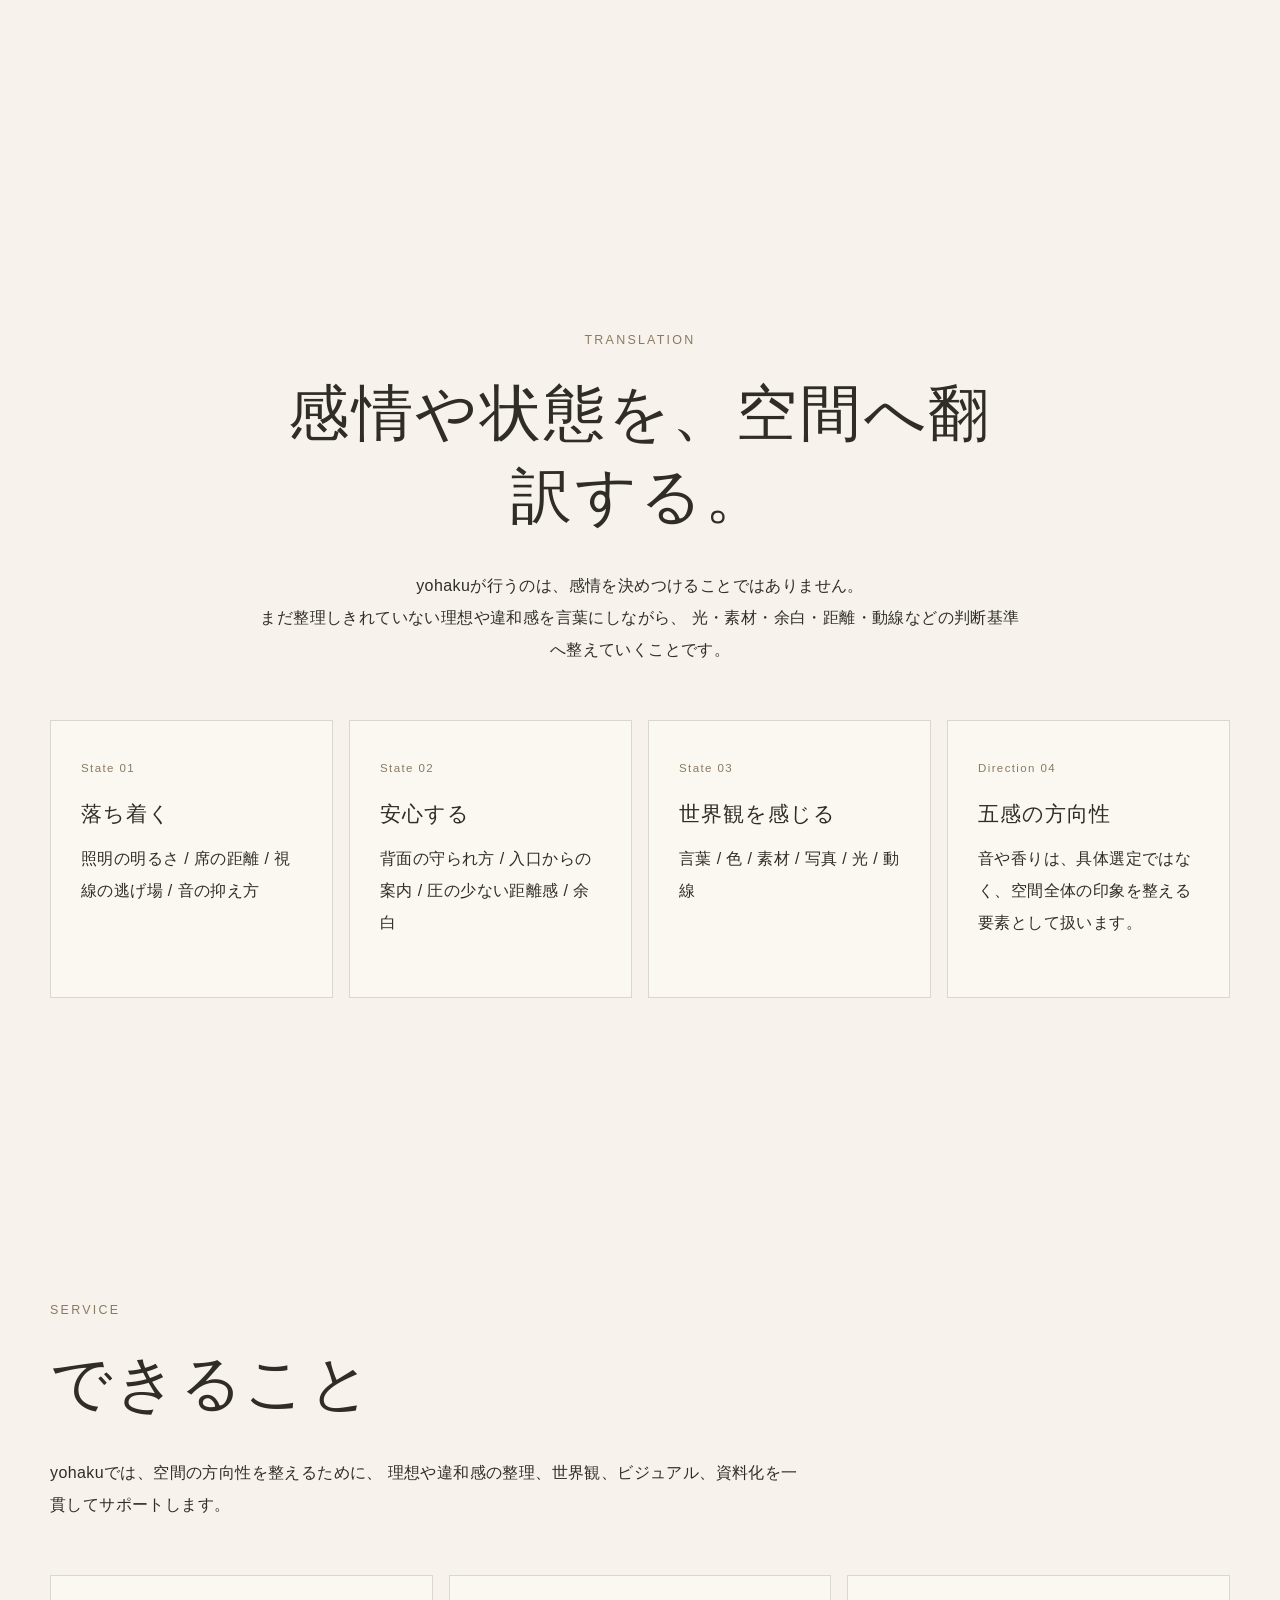
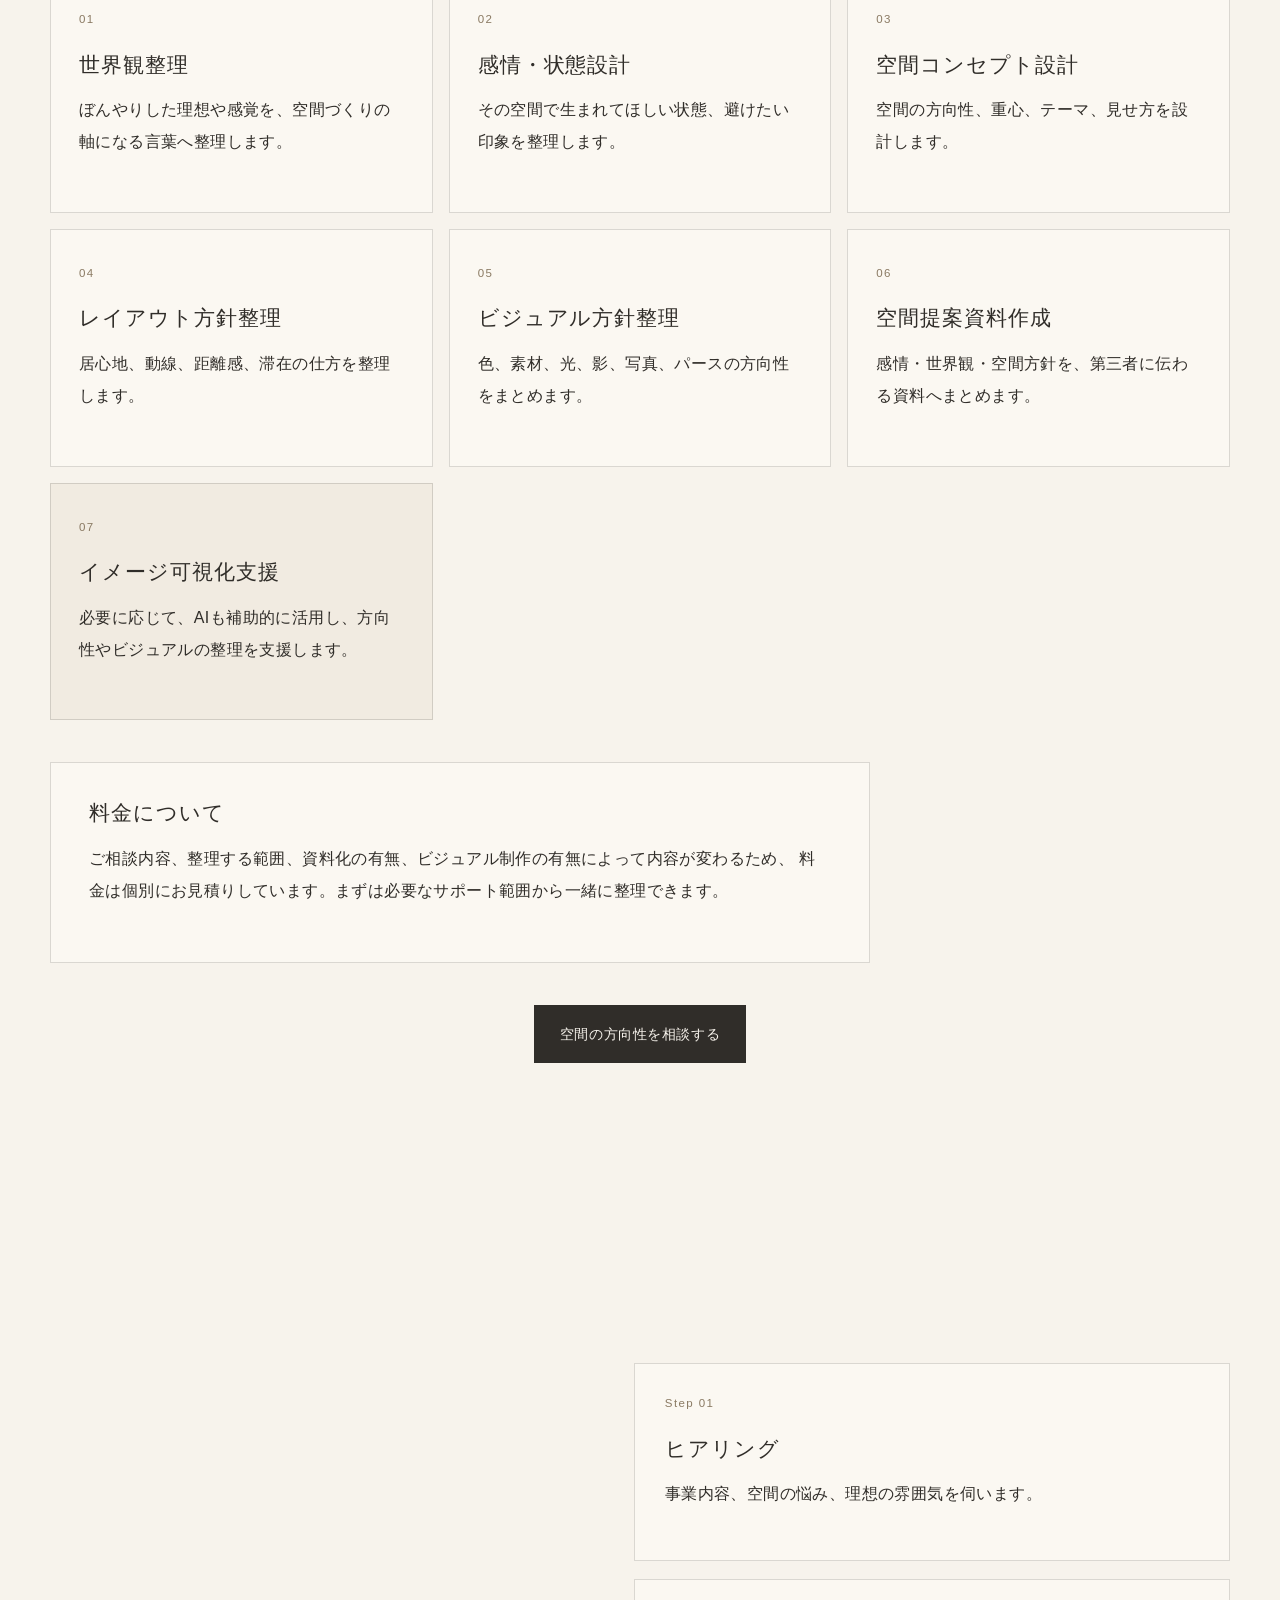
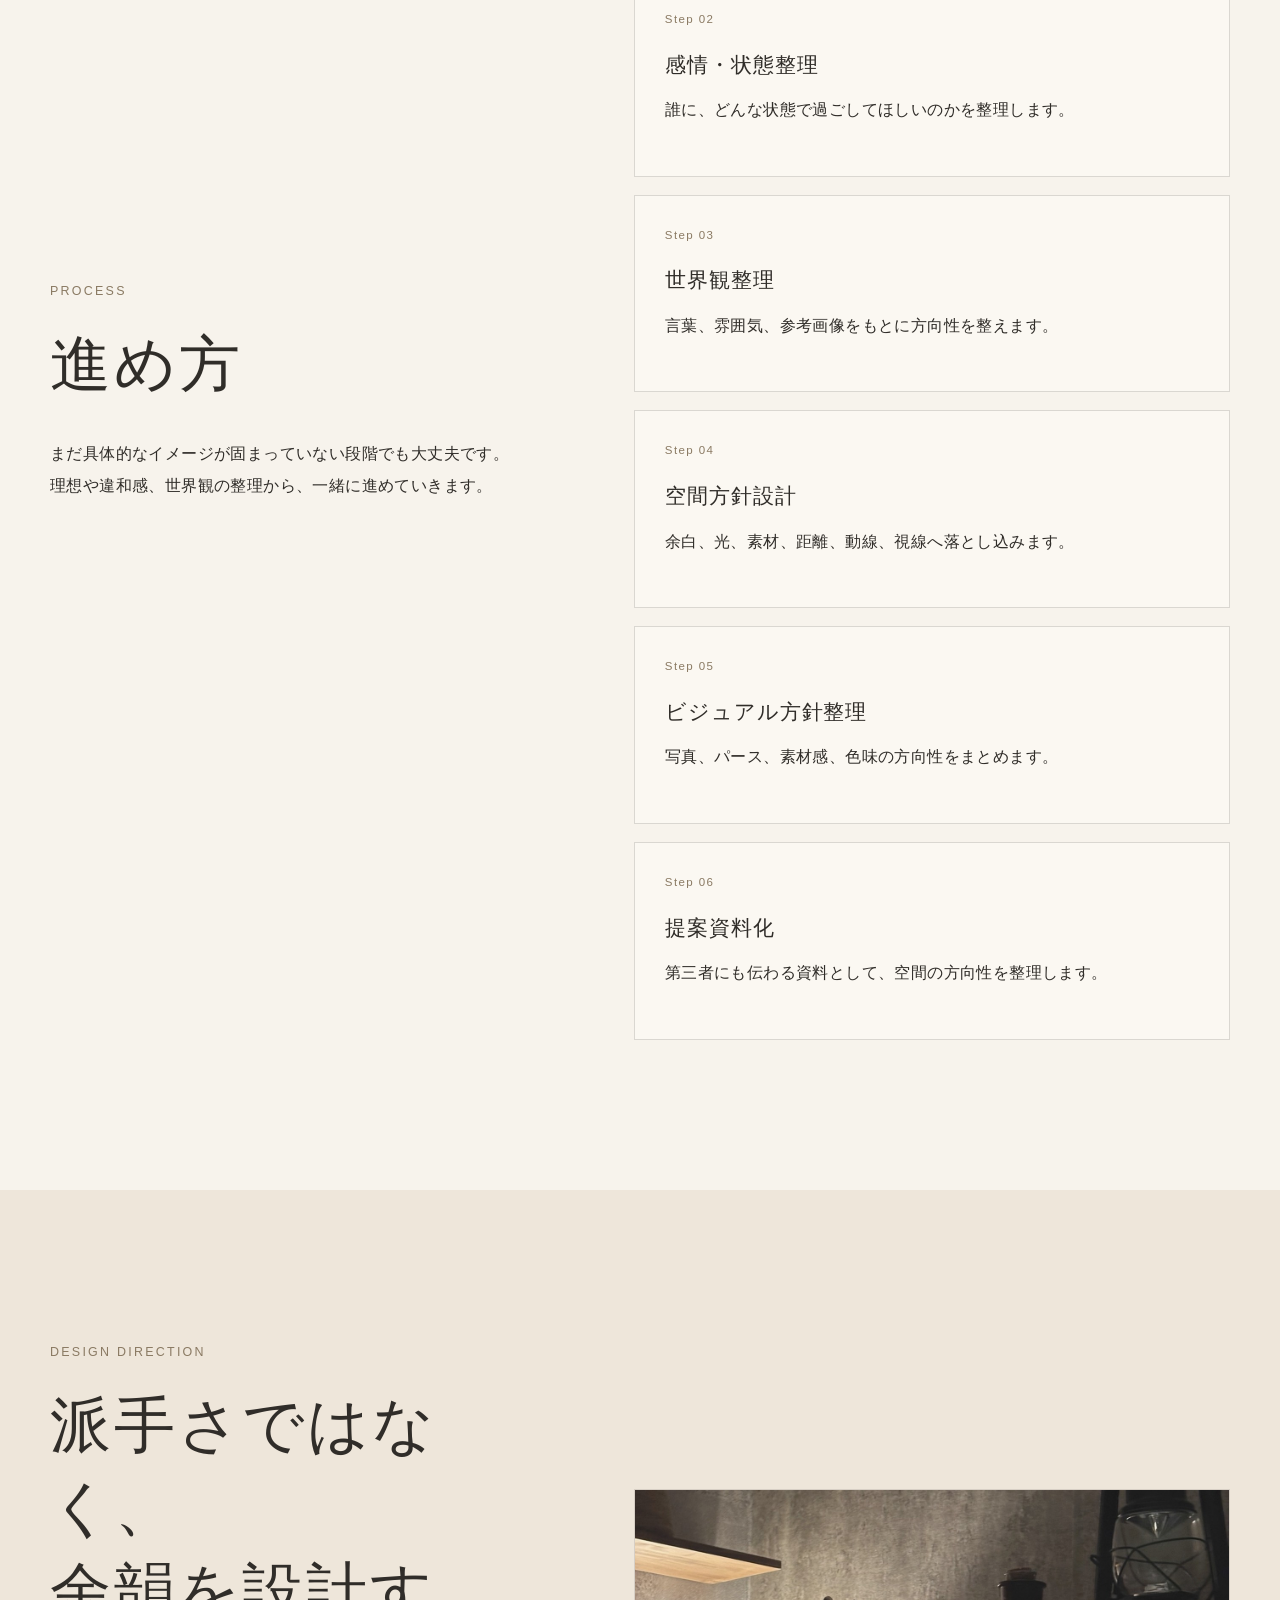
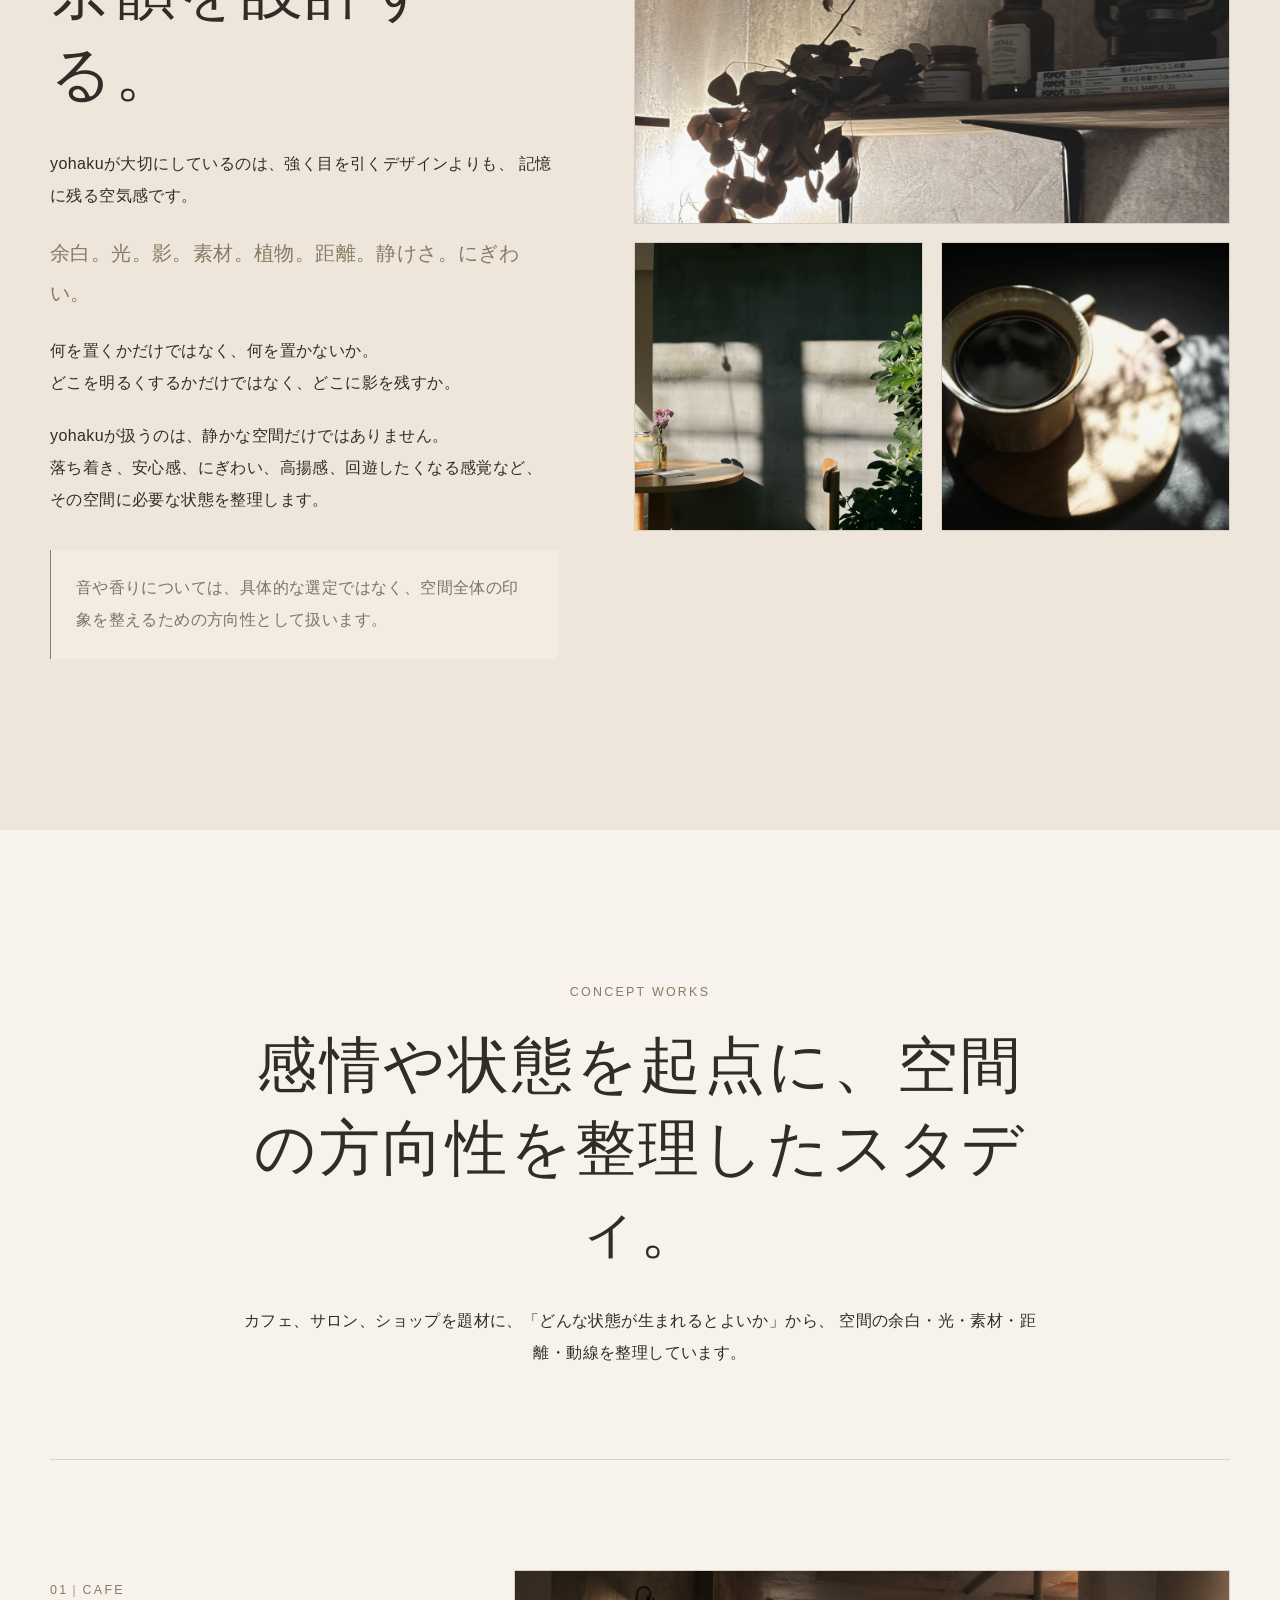
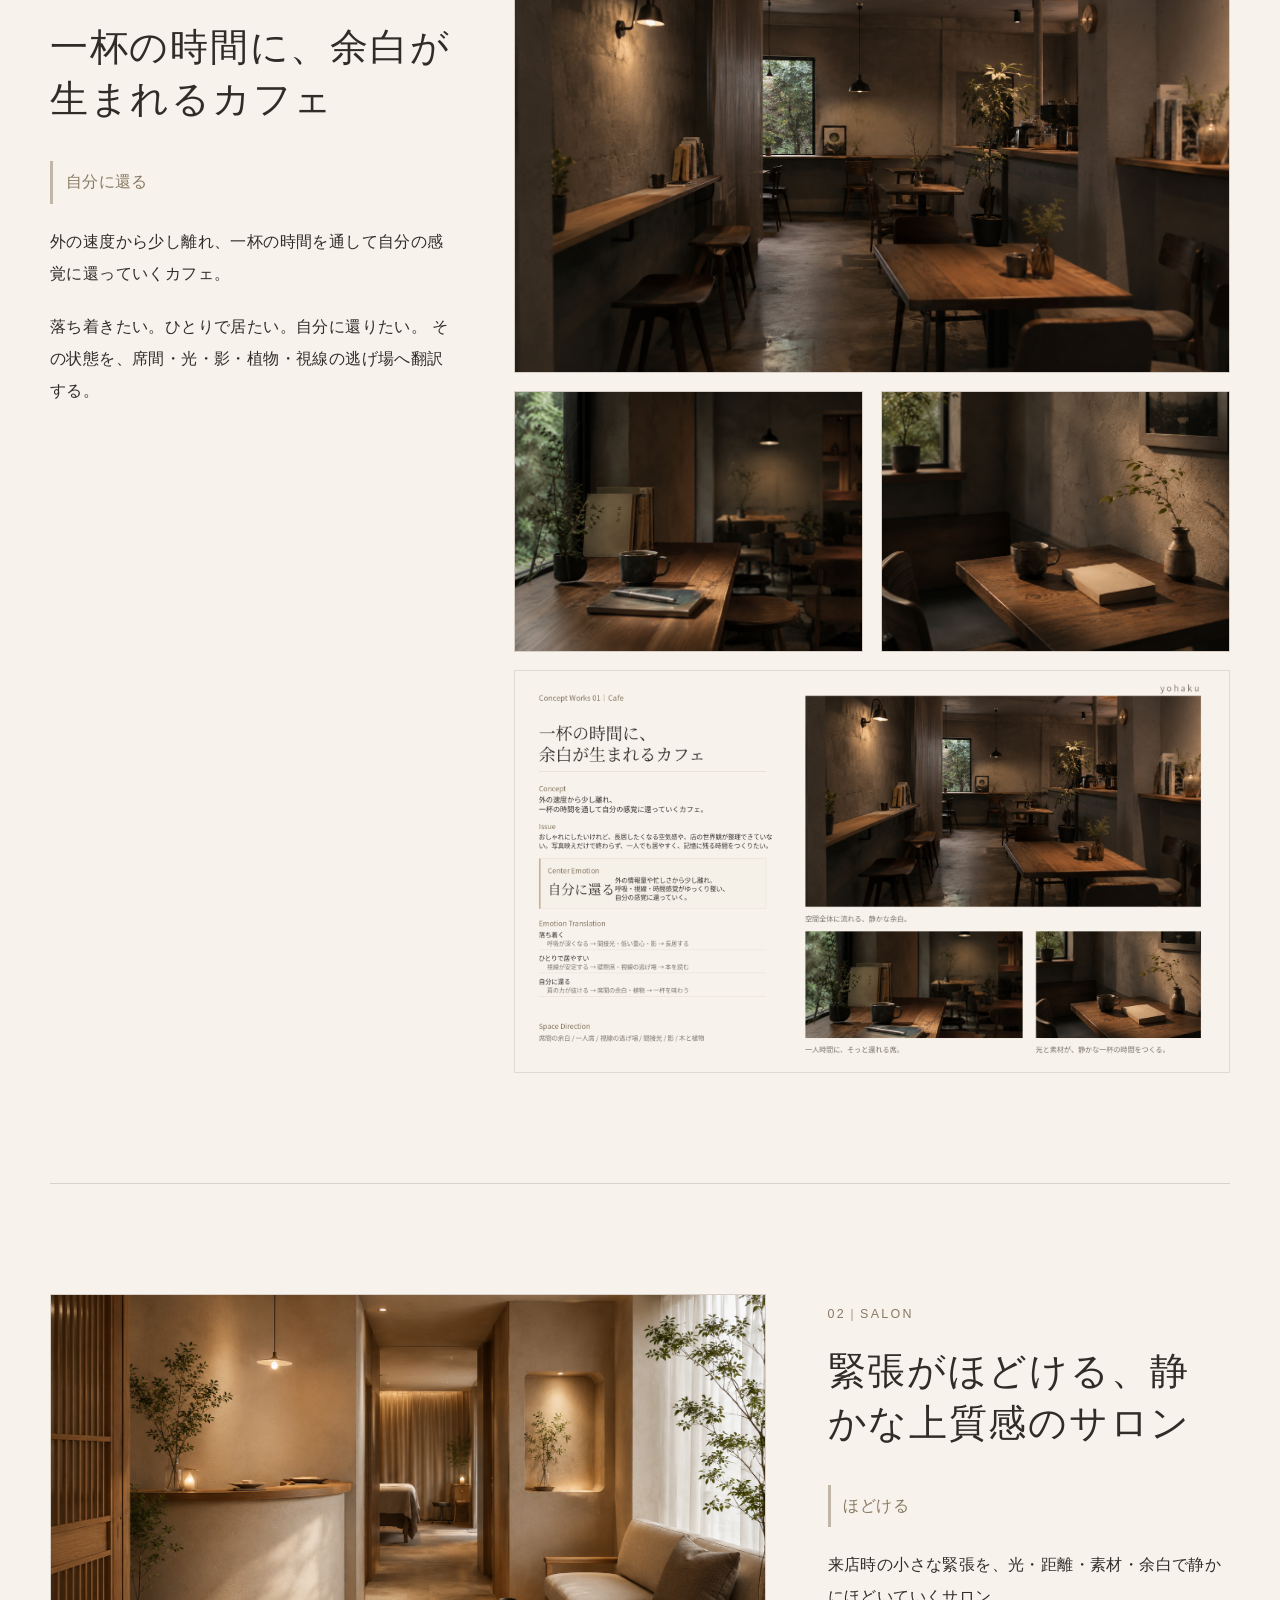
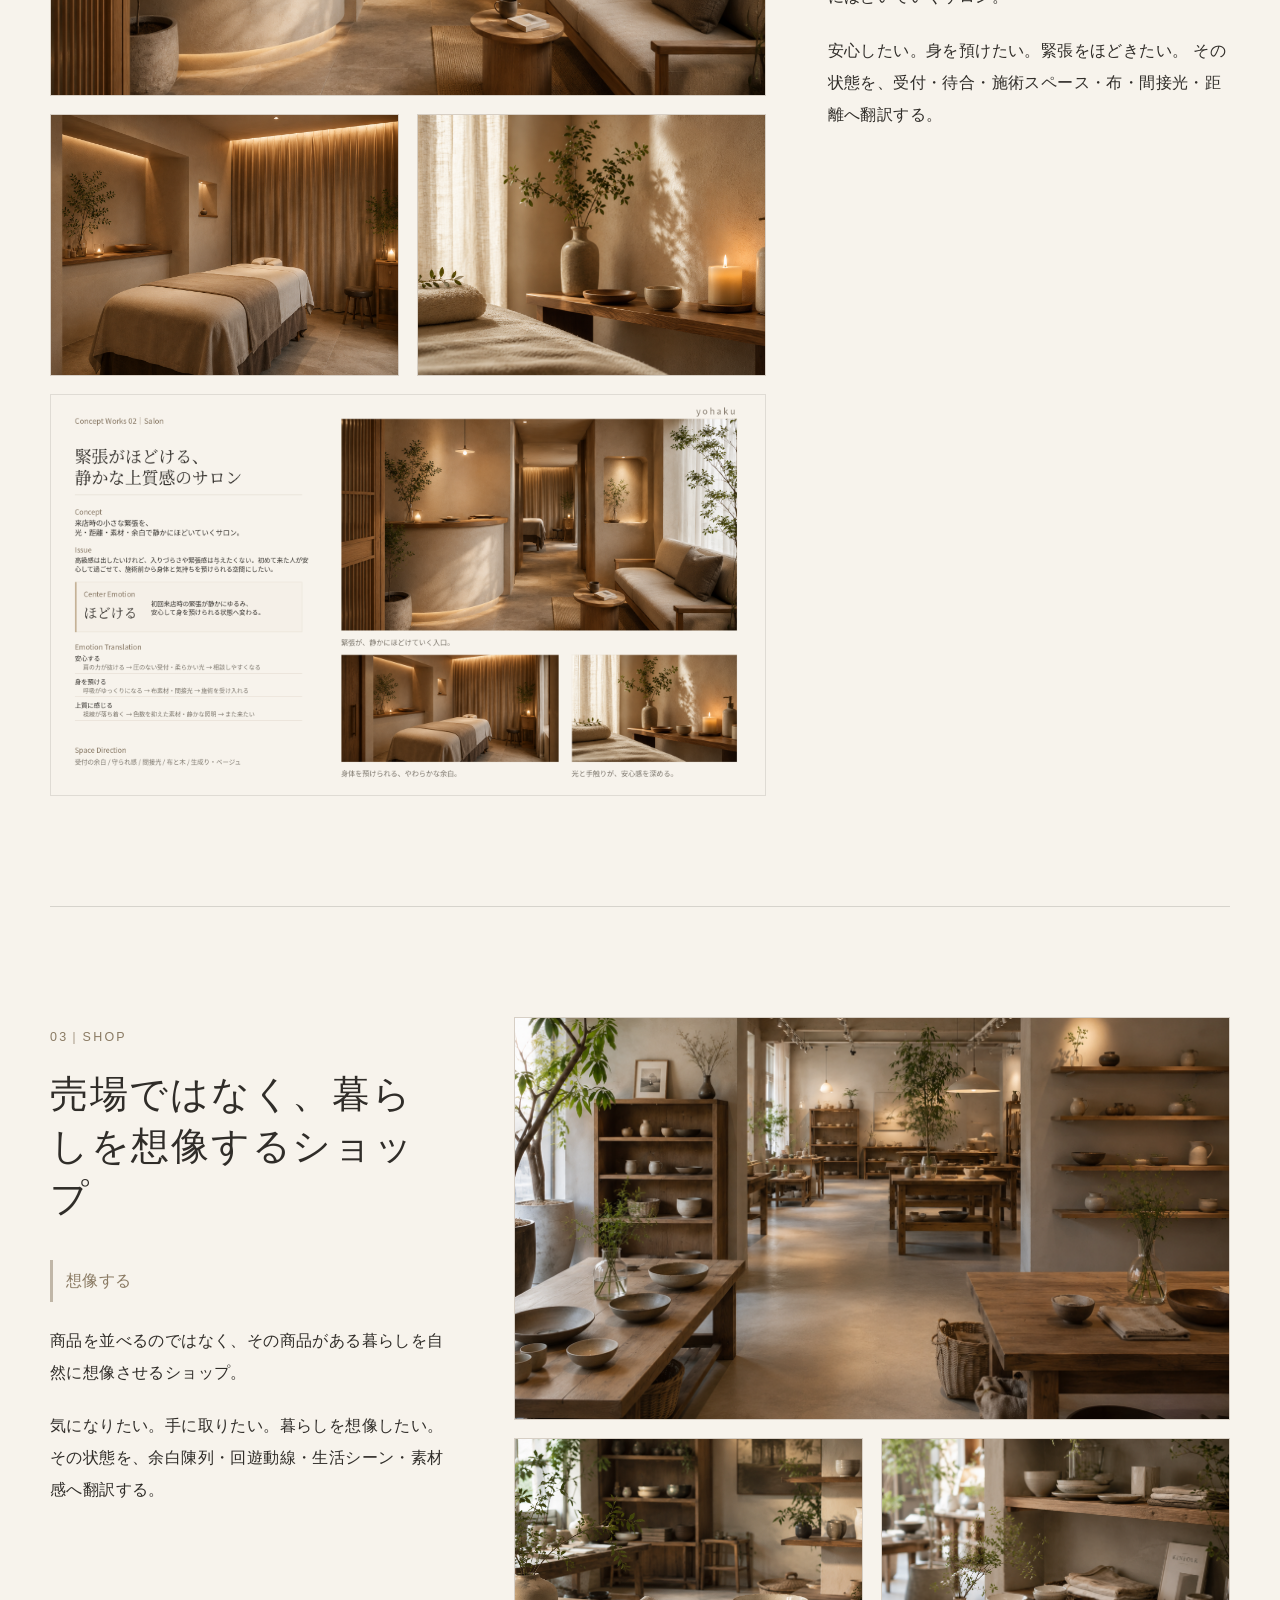
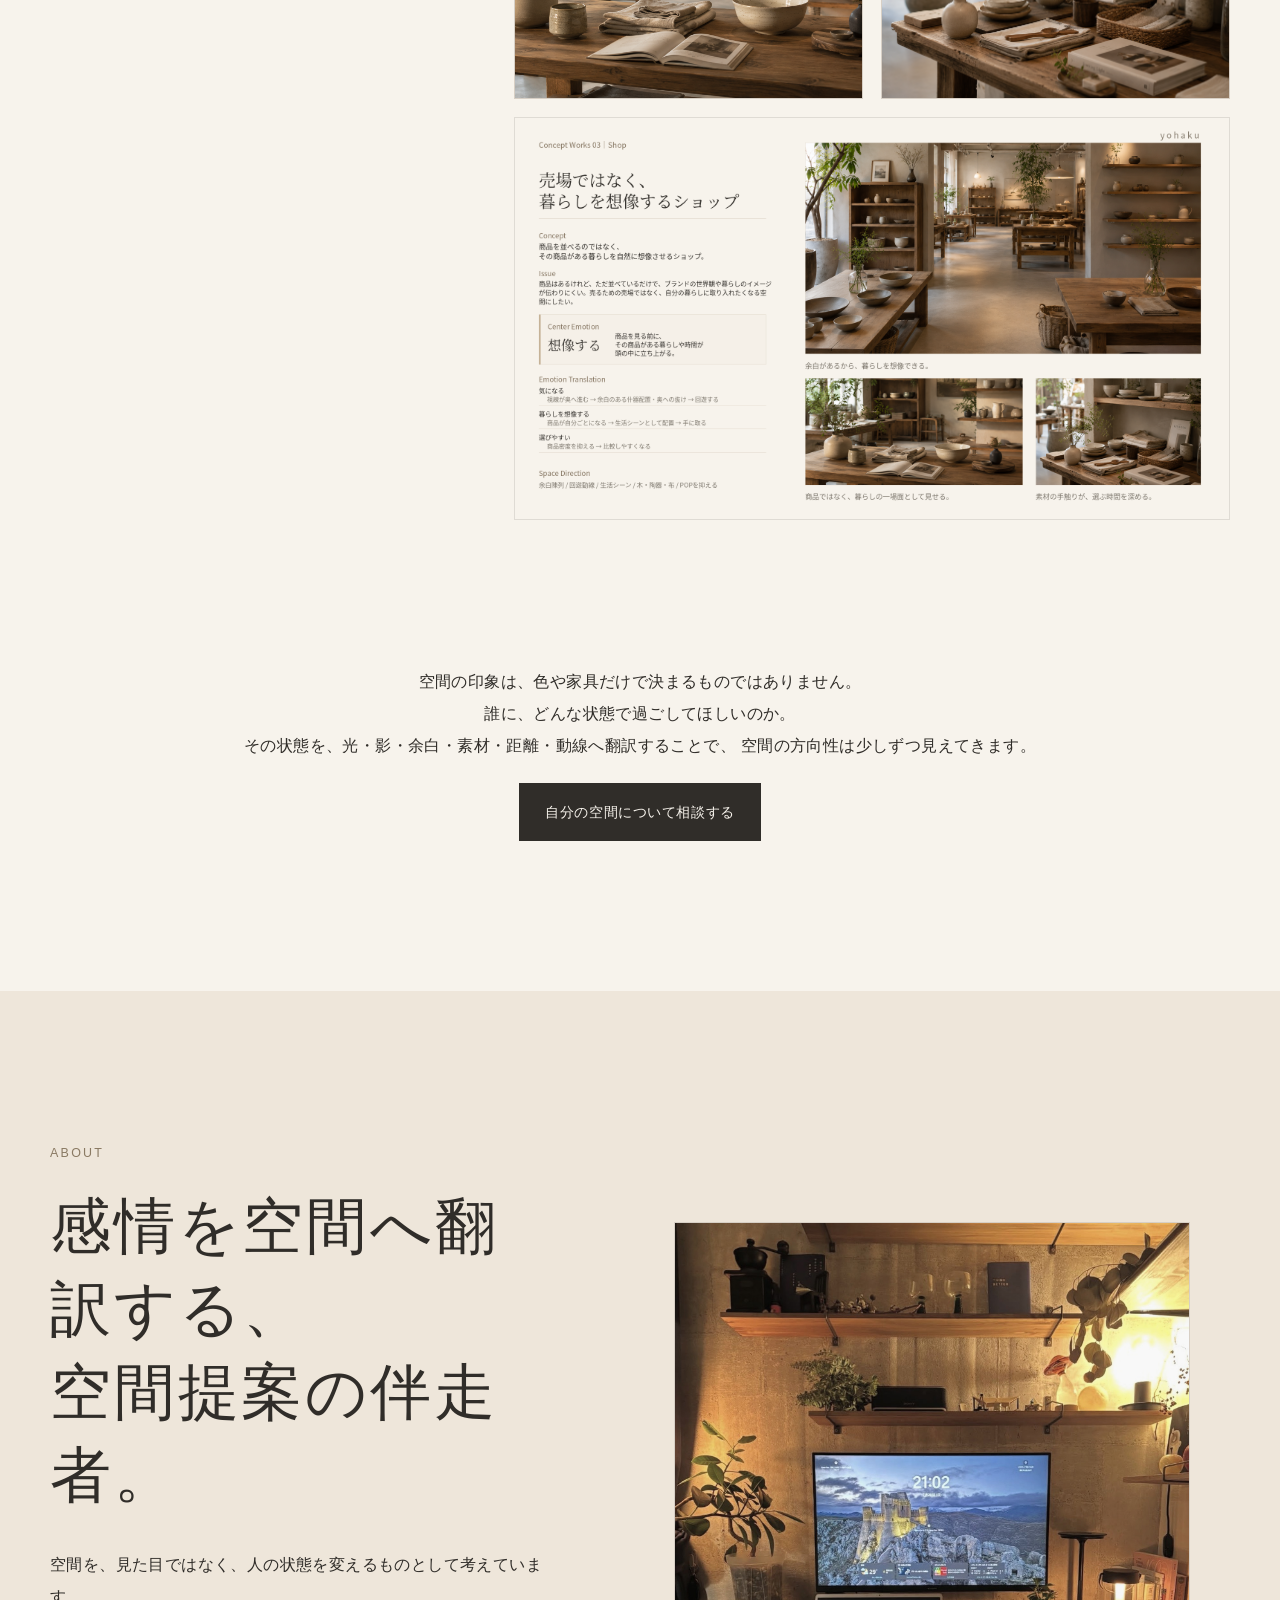
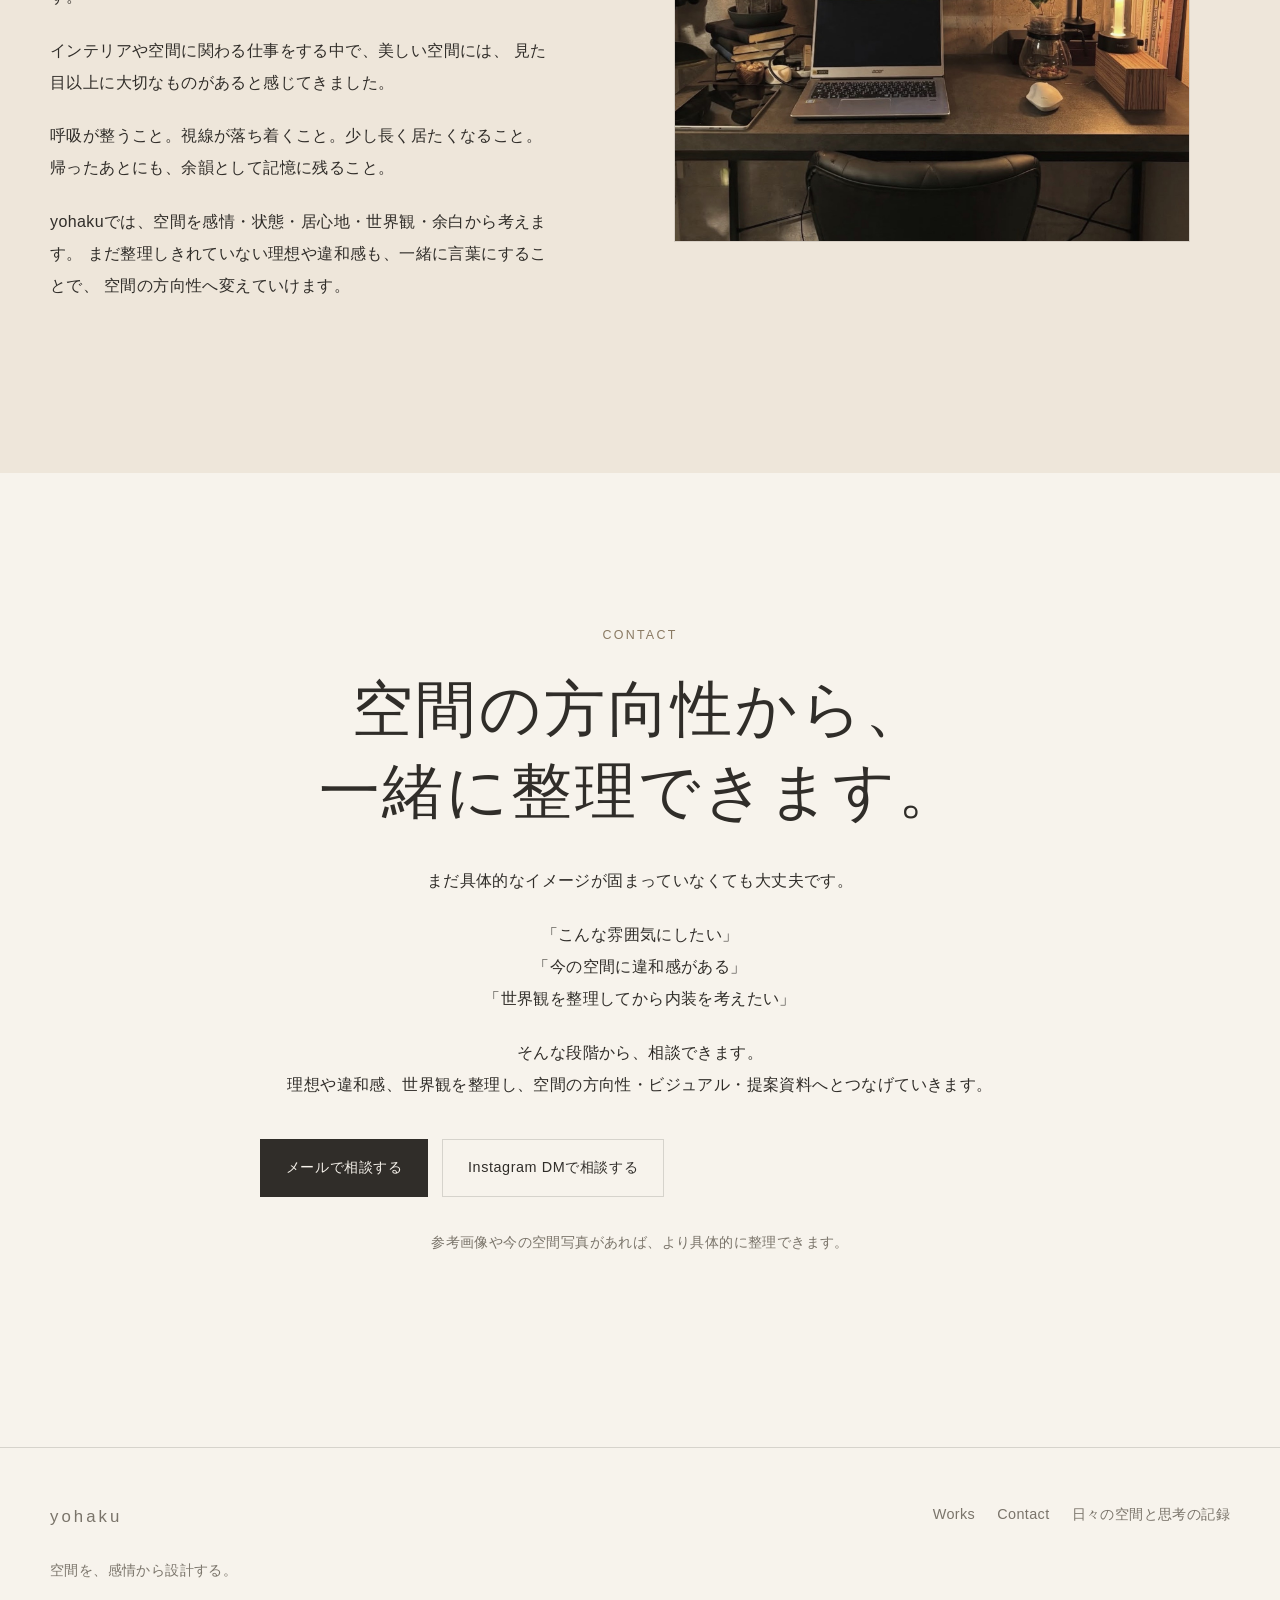
==== commit e5124015: "Add files via upload" ====
--- a/index.html
+++ b/index.html
@@ -1076,6 +1076,7 @@
 }
 
 </style>
+<!-- yohaku final wording polish: state / sensory / range update -->
 </head>
 
 <body>
@@ -1190,17 +1191,17 @@
 
       <div class="container translation-grid">
         <article class="translation-card">
-          <span>Emotion 01</span>
+          <span>State 01</span>
           <h3>落ち着く</h3>
           <p>照明の明るさ / 席の距離 / 視線の逃げ場 / 音の抑え方</p>
         </article>
         <article class="translation-card">
-          <span>Emotion 02</span>
+          <span>State 02</span>
           <h3>安心する</h3>
           <p>背面の守られ方 / 入口からの案内 / 圧の少ない距離感 / 余白</p>
         </article>
         <article class="translation-card">
-          <span>Emotion 03</span>
+          <span>State 03</span>
           <h3>世界観を感じる</h3>
           <p>言葉 / 色 / 素材 / 写真 / 光 / 動線</p>
         </article>
@@ -1225,7 +1226,7 @@
 
         <div class="service-grid">
           <article class="service-card"><span>01</span><h3>世界観整理</h3><p>ぼんやりした理想や感覚を、空間づくりの軸になる言葉へ整理します。</p></article>
-          <article class="service-card"><span>02</span><h3>感情設計</h3><p>その空間で起こしたい感情、避けたい印象を整理します。</p></article>
+          <article class="service-card"><span>02</span><h3>感情・状態設計</h3><p>その空間で生まれてほしい状態、避けたい印象を整理します。</p></article>
           <article class="service-card"><span>03</span><h3>空間コンセプト設計</h3><p>空間の方向性、重心、テーマ、見せ方を設計します。</p></article>
           <article class="service-card"><span>04</span><h3>レイアウト方針整理</h3><p>居心地、動線、距離感、滞在の仕方を整理します。</p></article>
           <article class="service-card"><span>05</span><h3>ビジュアル方針整理</h3><p>色、素材、光、影、写真、パースの方向性をまとめます。</p></article>
@@ -1259,7 +1260,7 @@
         </div>
         <div class="steps">
           <div class="step"><span>Step 01</span><h3>ヒアリング</h3><p>事業内容、空間の悩み、理想の雰囲気を伺います。</p></div>
-          <div class="step"><span>Step 02</span><h3>感情整理</h3><p>誰に、どんな感情を起こしたいのかを整理します。</p></div>
+          <div class="step"><span>Step 02</span><h3>感情・状態整理</h3><p>誰に、どんな状態で過ごしてほしいのかを整理します。</p></div>
           <div class="step"><span>Step 03</span><h3>世界観整理</h3><p>言葉、雰囲気、参考画像をもとに方向性を整えます。</p></div>
           <div class="step"><span>Step 04</span><h3>空間方針設計</h3><p>余白、光、素材、距離、動線、視線へ落とし込みます。</p></div>
           <div class="step"><span>Step 05</span><h3>ビジュアル方針整理</h3><p>写真、パース、素材感、色味の方向性をまとめます。</p></div>
@@ -1275,10 +1276,10 @@
           <h2>派手さではなく、<br />余韻を設計する。</h2>
           <p>
             yohakuが大切にしているのは、強く目を引くデザインよりも、
-            静かに記憶に残る空気感です。
+            記憶に残る空気感です。
           </p>
           <p class="word-list">
-            余白。光。影。素材。植物。距離。静けさ。
+            余白。光。影。素材。植物。距離。静けさ。にぎわい。
           </p>
           <p>
             何を置くかだけではなく、何を置かないか。<br />
@@ -1305,9 +1306,9 @@
     <section id="works" class="section works">
       <div class="container narrow center">
         <p class="section-label">Concept Works</p>
-        <h2>感情を起点に、空間の方向性を整理したスタディ。</h2>
+        <h2>感情や状態を起点に、空間の方向性を整理したスタディ。</h2>
         <p>
-          カフェ、サロン、ショップを題材に、「どんな状態を生みたいか」から、
+          カフェ、サロン、ショップを題材に、「どんな状態が生まれるとよいか」から、
           空間の余白・光・素材・距離・動線を整理しています。
         </p>
       </div>
@@ -1323,7 +1324,7 @@
             </p>
             <p>
               落ち着きたい。ひとりで居たい。自分に還りたい。
-              その感情を、席間・光・影・植物・視線の逃げ場へ翻訳する。
+              その状態を、席間・光・影・植物・視線の逃げ場へ翻訳する。
             </p>
           </div>
           <div class="work-visuals">
@@ -1346,7 +1347,7 @@
             </p>
             <p>
               安心したい。身を預けたい。緊張をほどきたい。
-              その感情を、受付・待合・施術スペース・布・間接光・距離へ翻訳する。
+              その状態を、受付・待合・施術スペース・布・間接光・距離へ翻訳する。
             </p>
           </div>
           <div class="work-visuals">
@@ -1369,7 +1370,7 @@
             </p>
             <p>
               気になりたい。手に取りたい。暮らしを想像したい。
-              その感情を、余白陳列・回遊動線・生活シーン・素材感へ翻訳する。
+              その状態を、余白陳列・回遊動線・生活シーン・素材感へ翻訳する。
             </p>
           </div>
           <div class="work-visuals">
@@ -1386,8 +1387,8 @@
       <div class="container narrow center works-close">
         <p>
           空間の印象は、色や家具だけで決まるものではありません。<br />
-          誰に、どんな感情を起こしたいのか。<br />
-          その感情を、光・影・余白・素材・距離・動線へ翻訳することで、
+          誰に、どんな状態で過ごしてほしいのか。<br />
+          その状態を、光・影・余白・素材・距離・動線へ翻訳することで、
           空間の方向性は少しずつ見えてきます。
         </p>
         <a class="button primary" href="#contact">自分の空間について相談する</a>
@@ -1408,10 +1409,10 @@
           </p>
           <p>
             呼吸が整うこと。視線が落ち着くこと。少し長く居たくなること。
-            帰ったあとにも、静かに記憶に残ること。
+            帰ったあとにも、余韻として記憶に残ること。
           </p>
           <p>
-            yohakuでは、空間を感情・居心地・世界観・余白から考えます。
+            yohakuでは、空間を感情・状態・居心地・世界観・余白から考えます。
             まだ整理しきれていない理想や違和感も、一緒に言葉にすることで、
             空間の方向性へ変えていけます。
           </p>
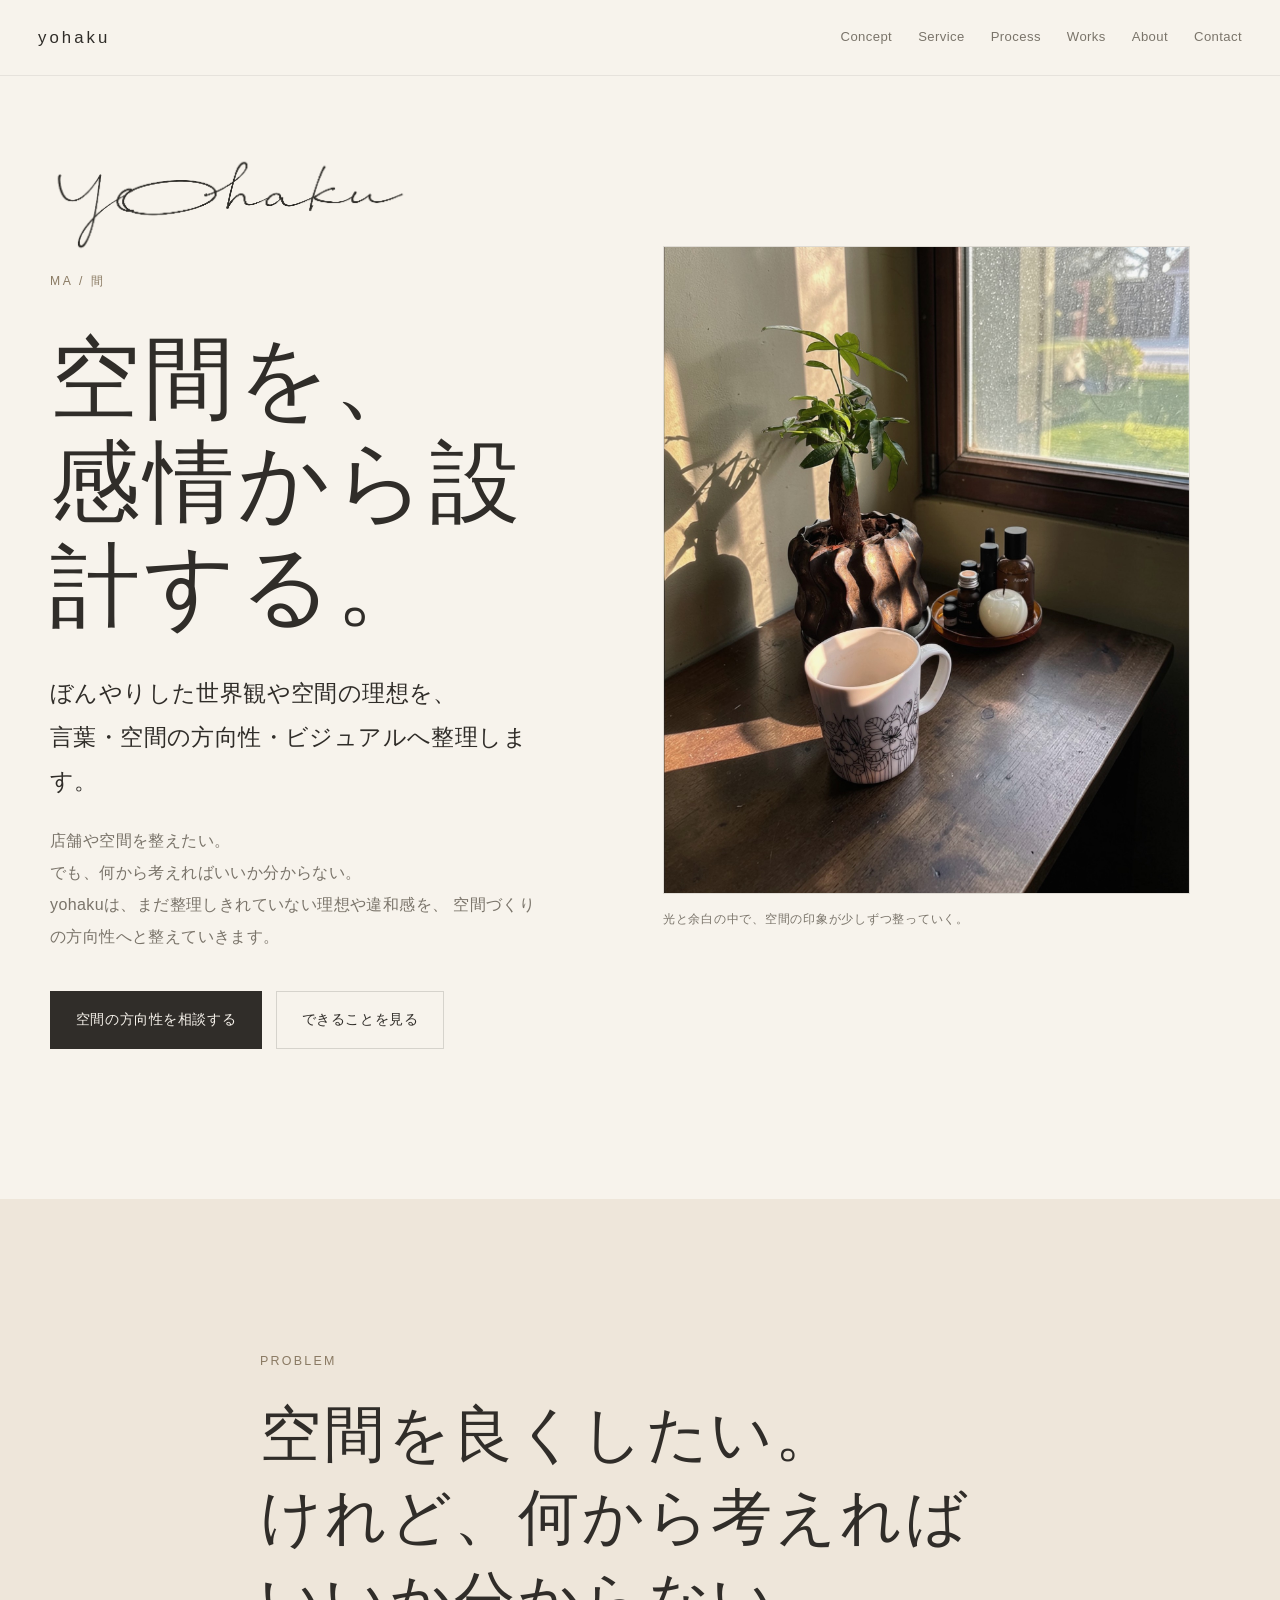
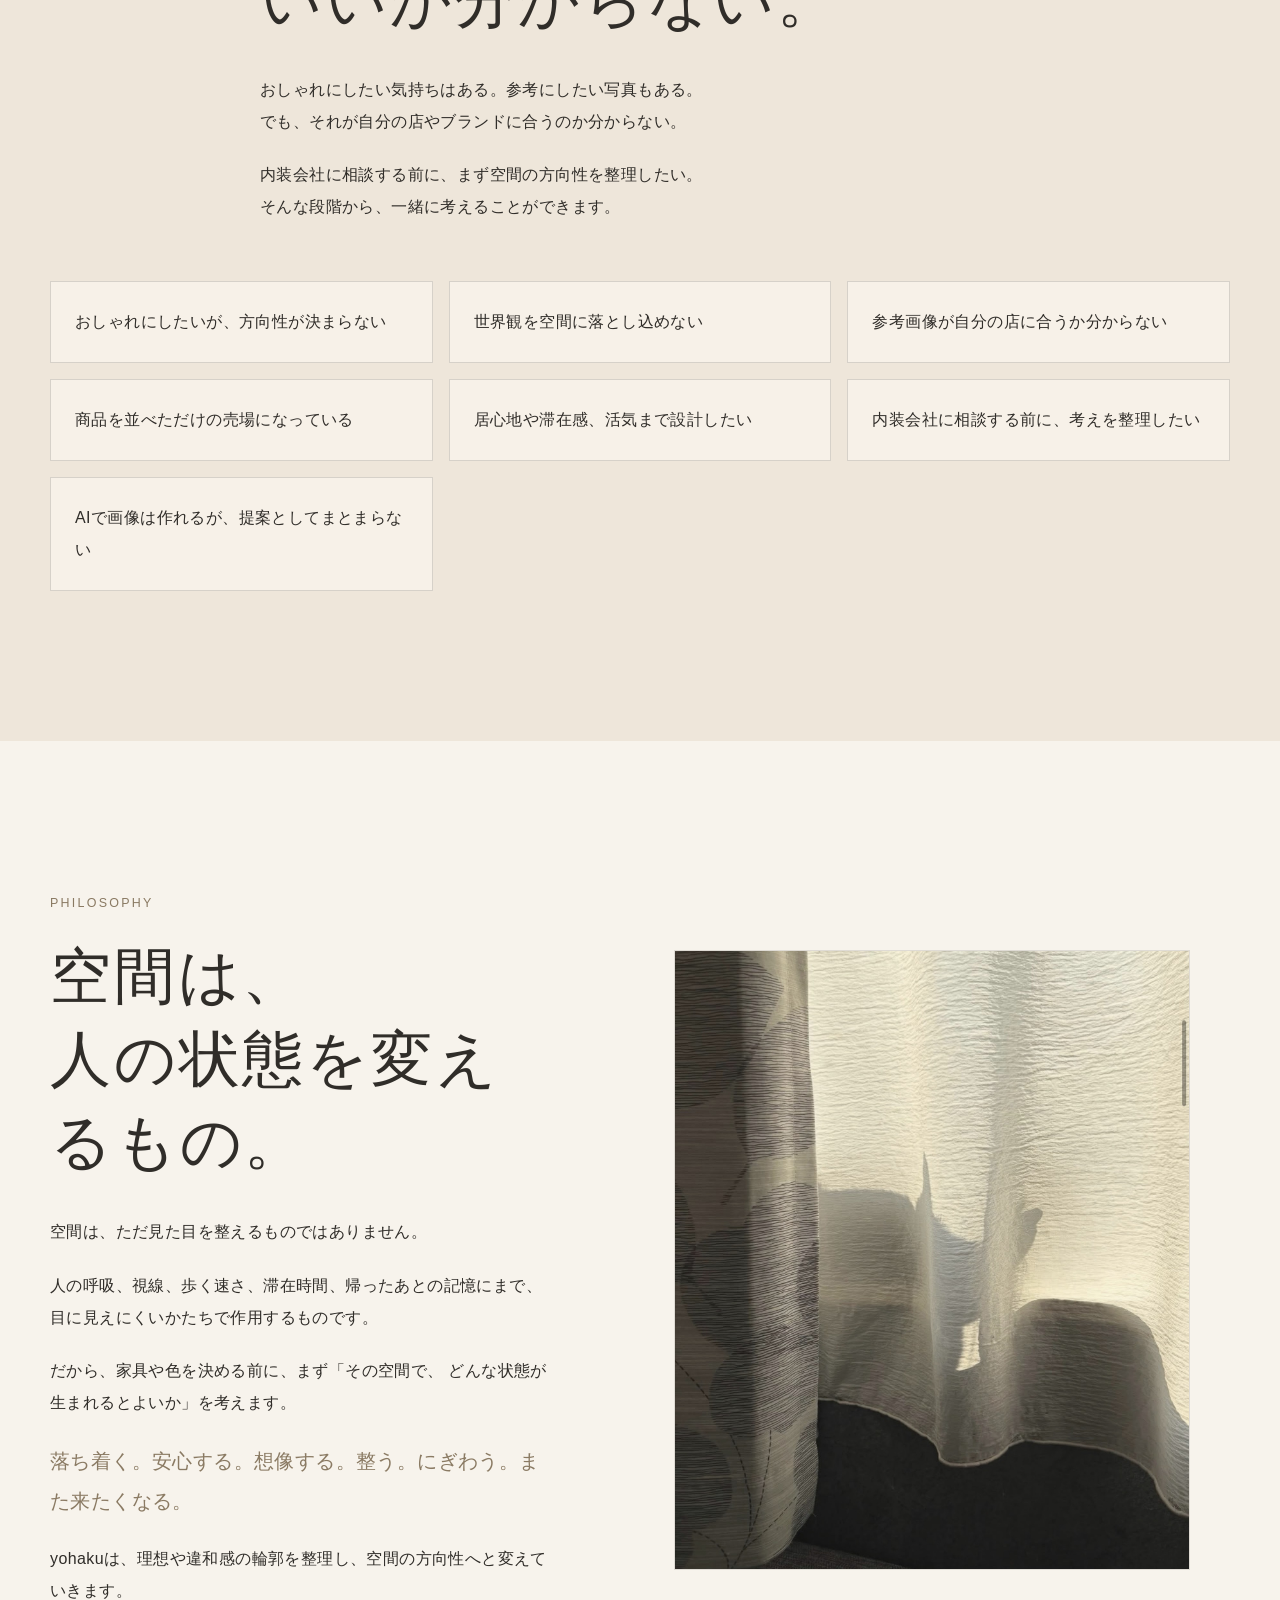
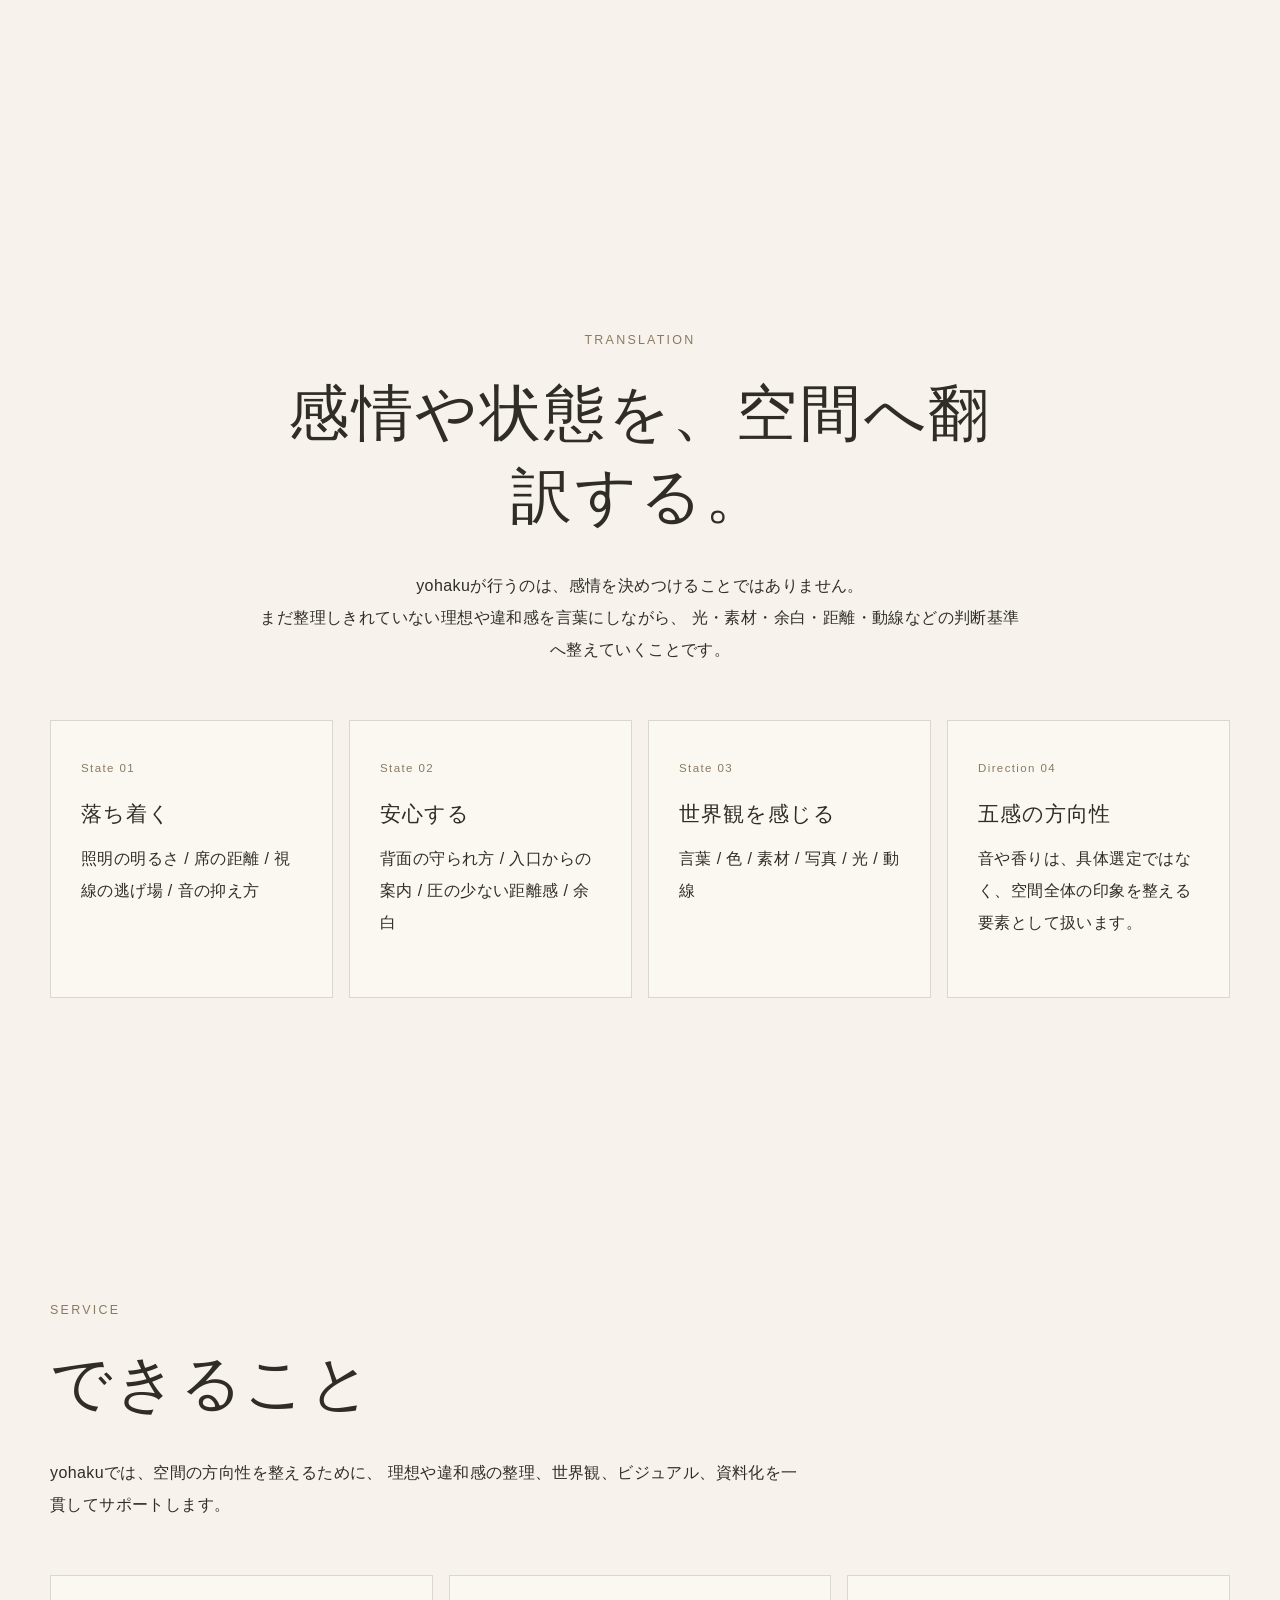
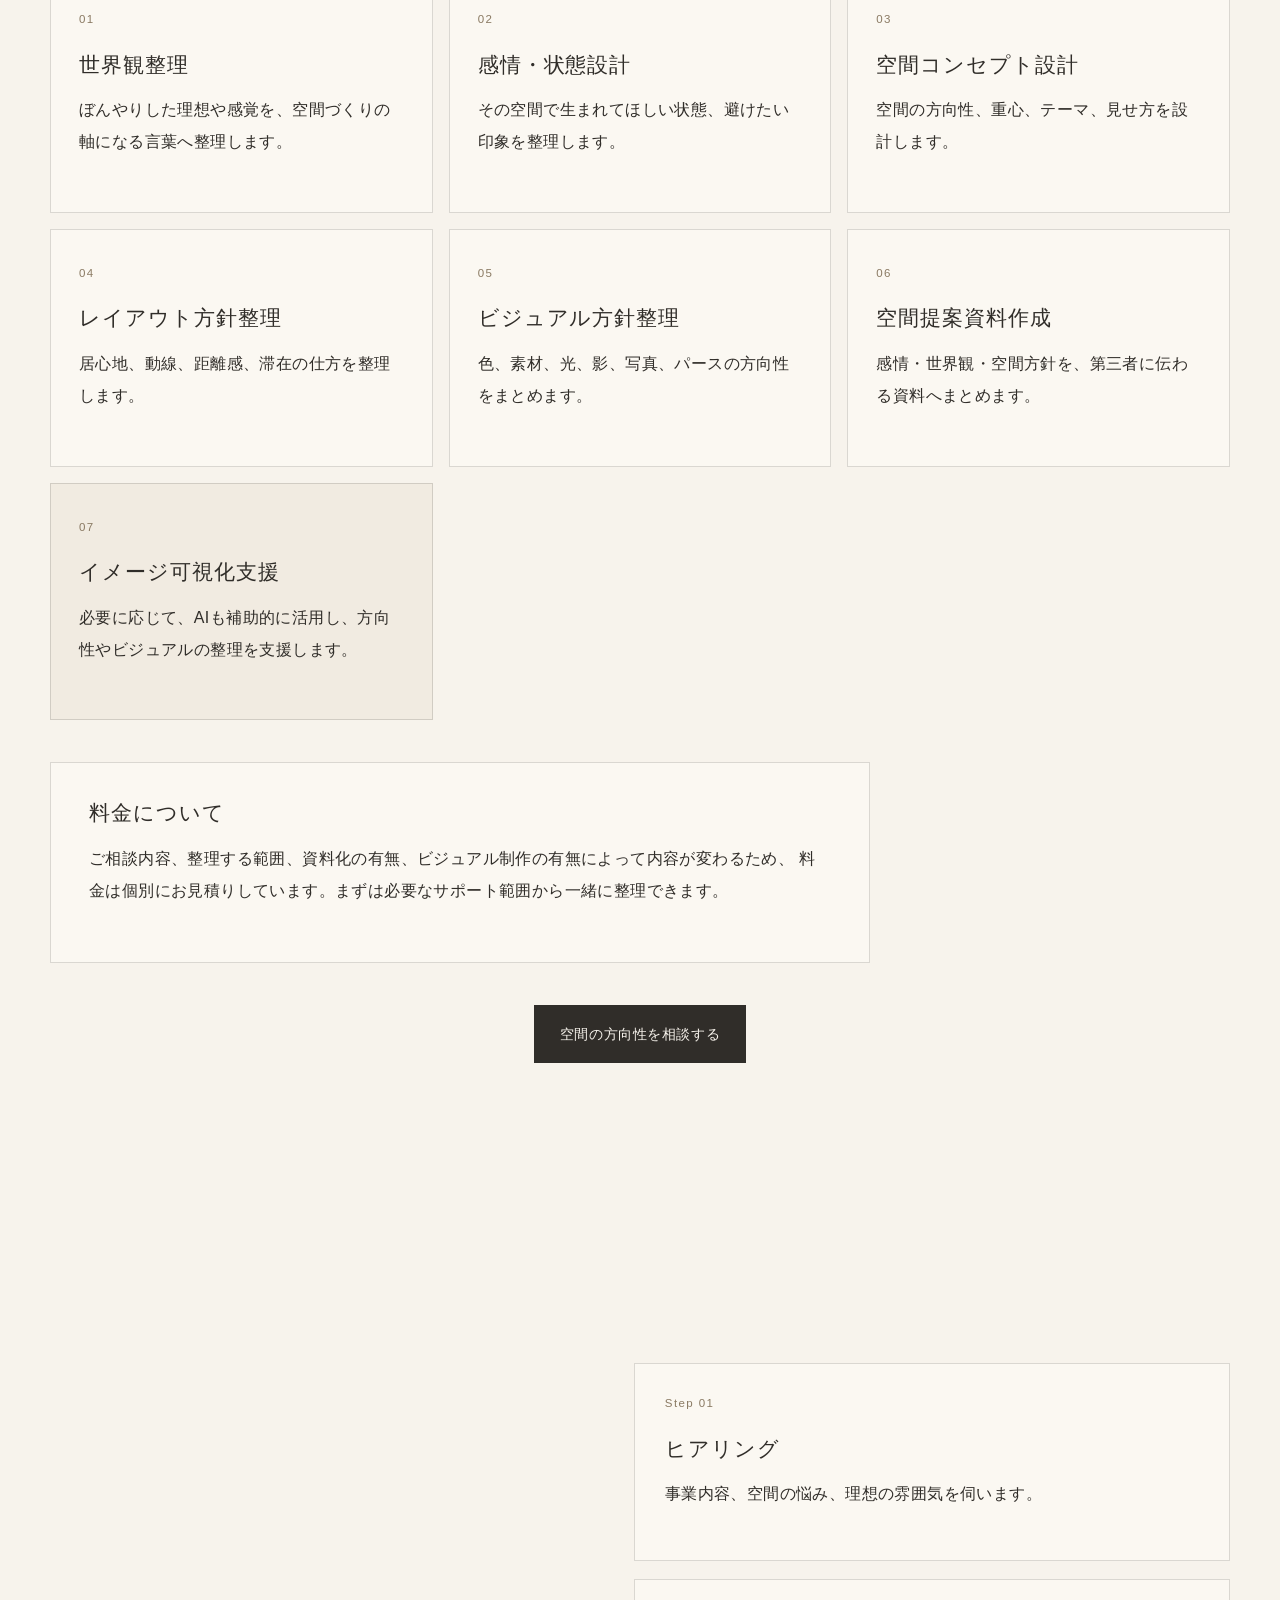
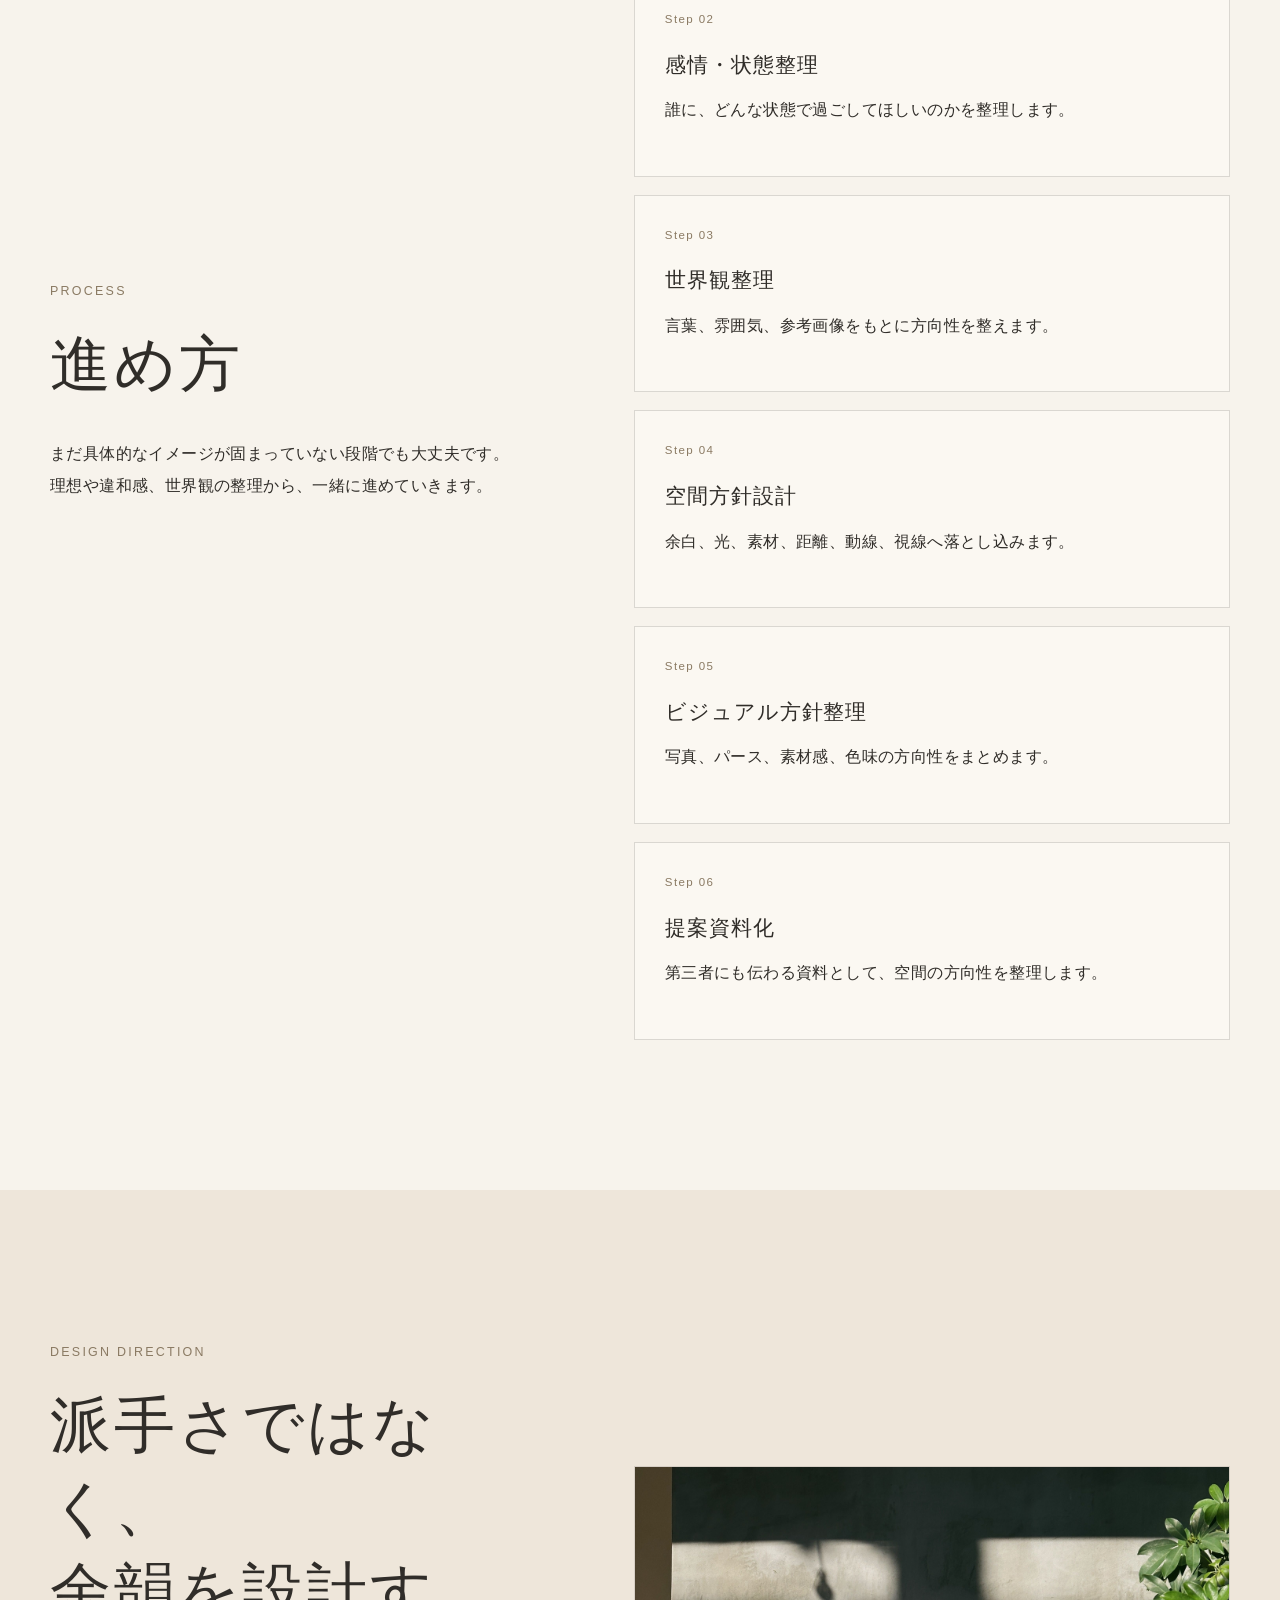
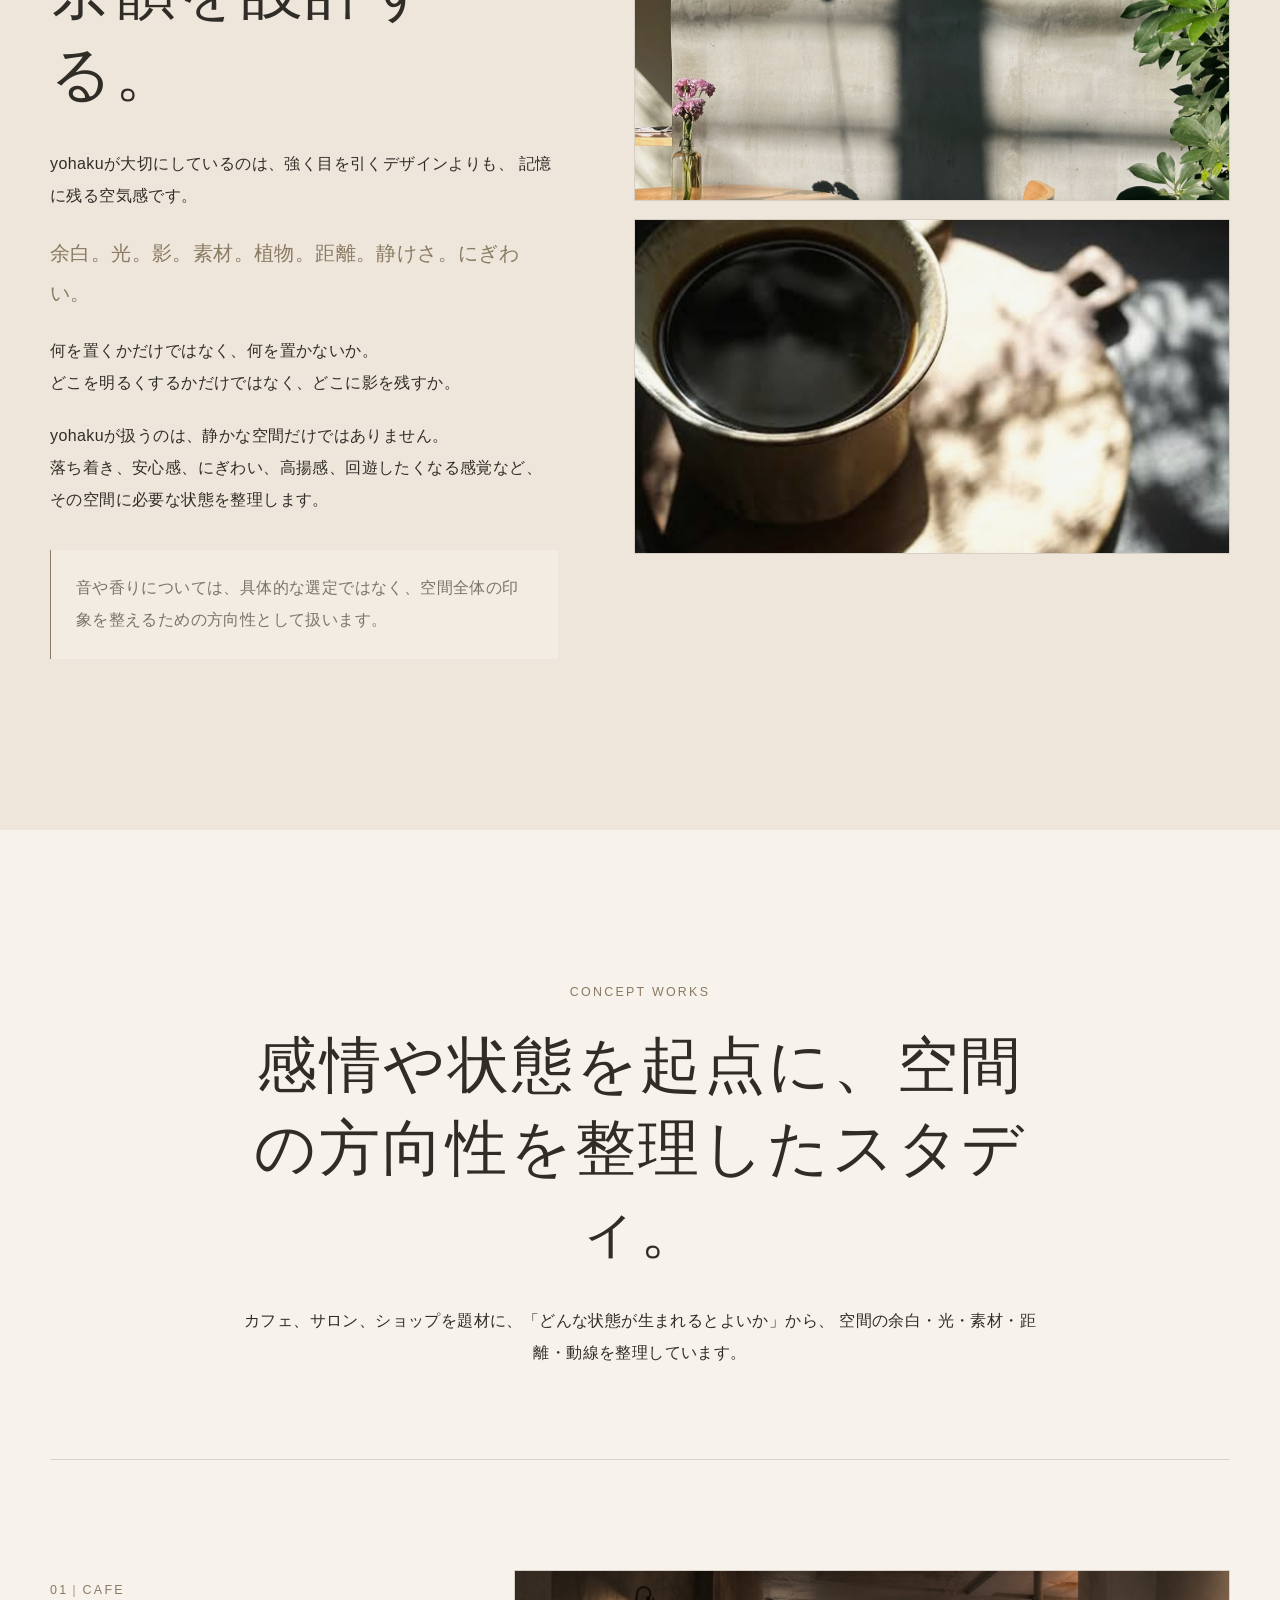
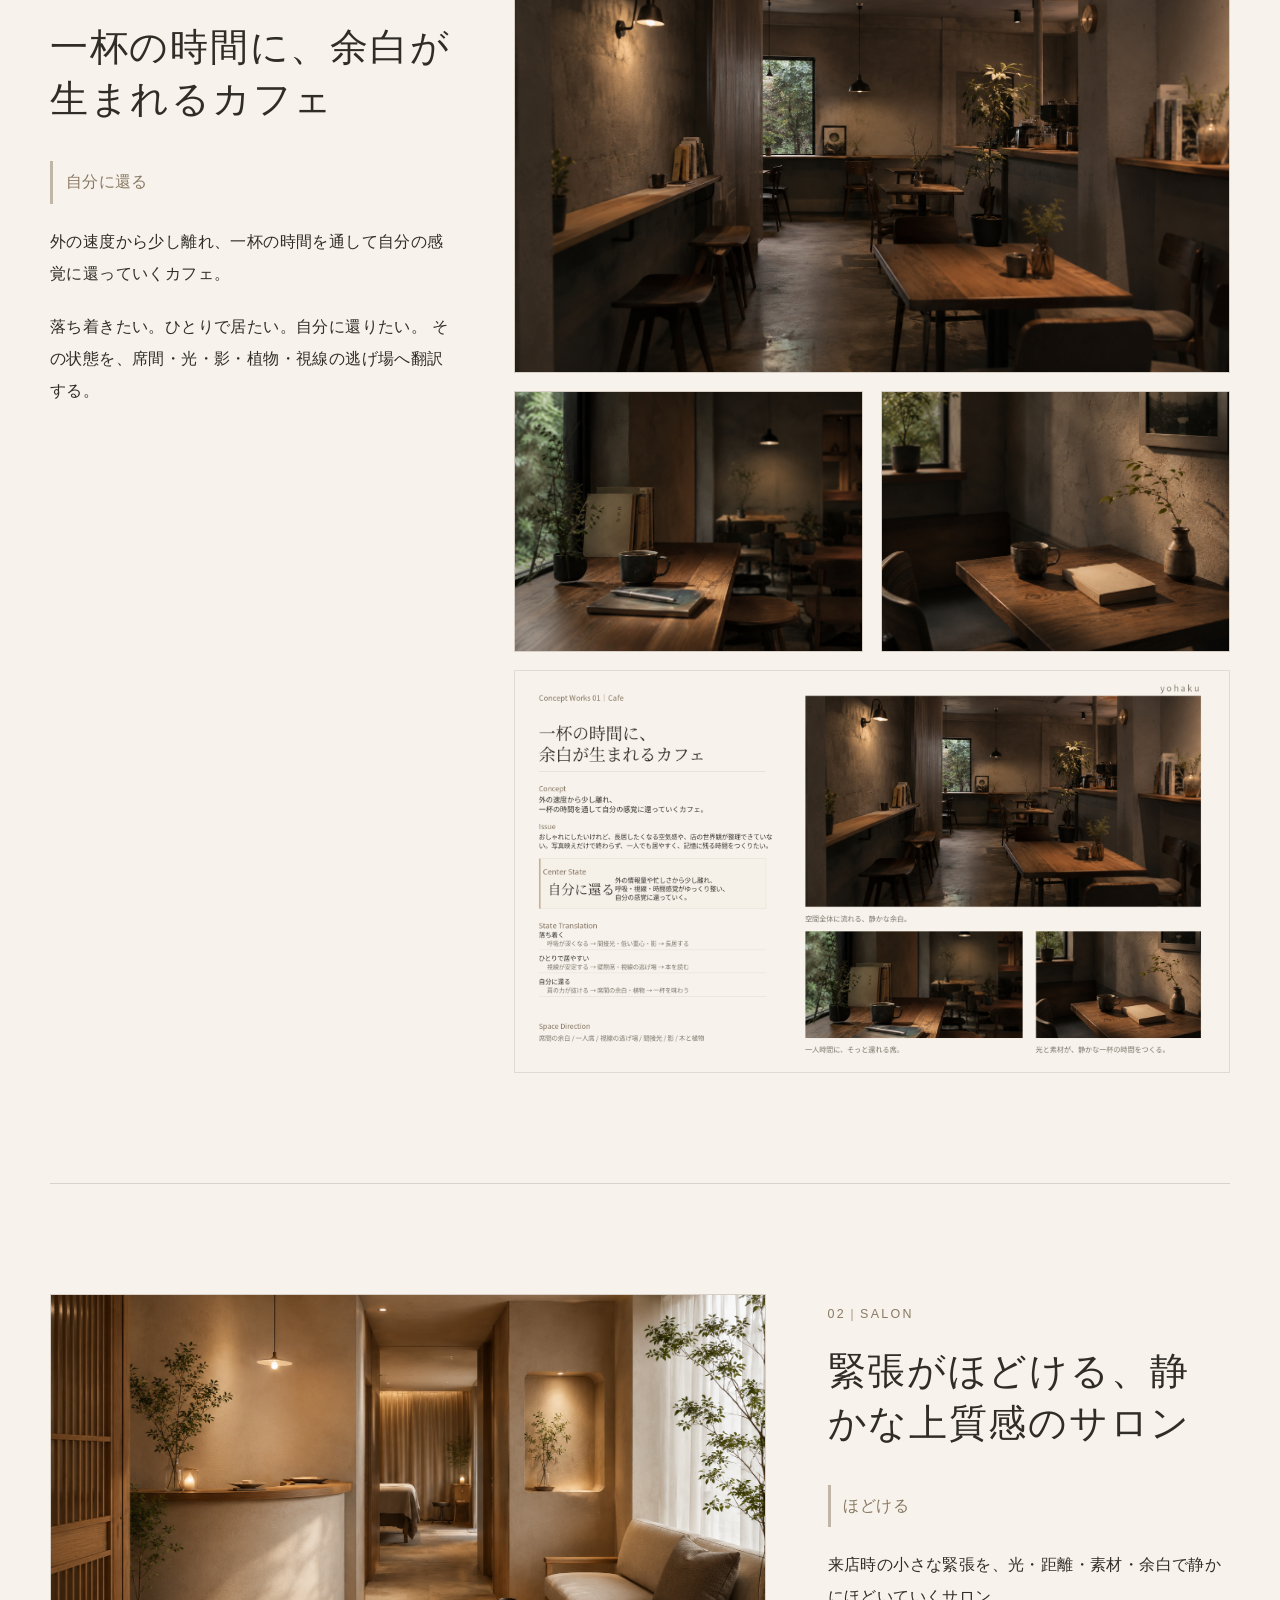
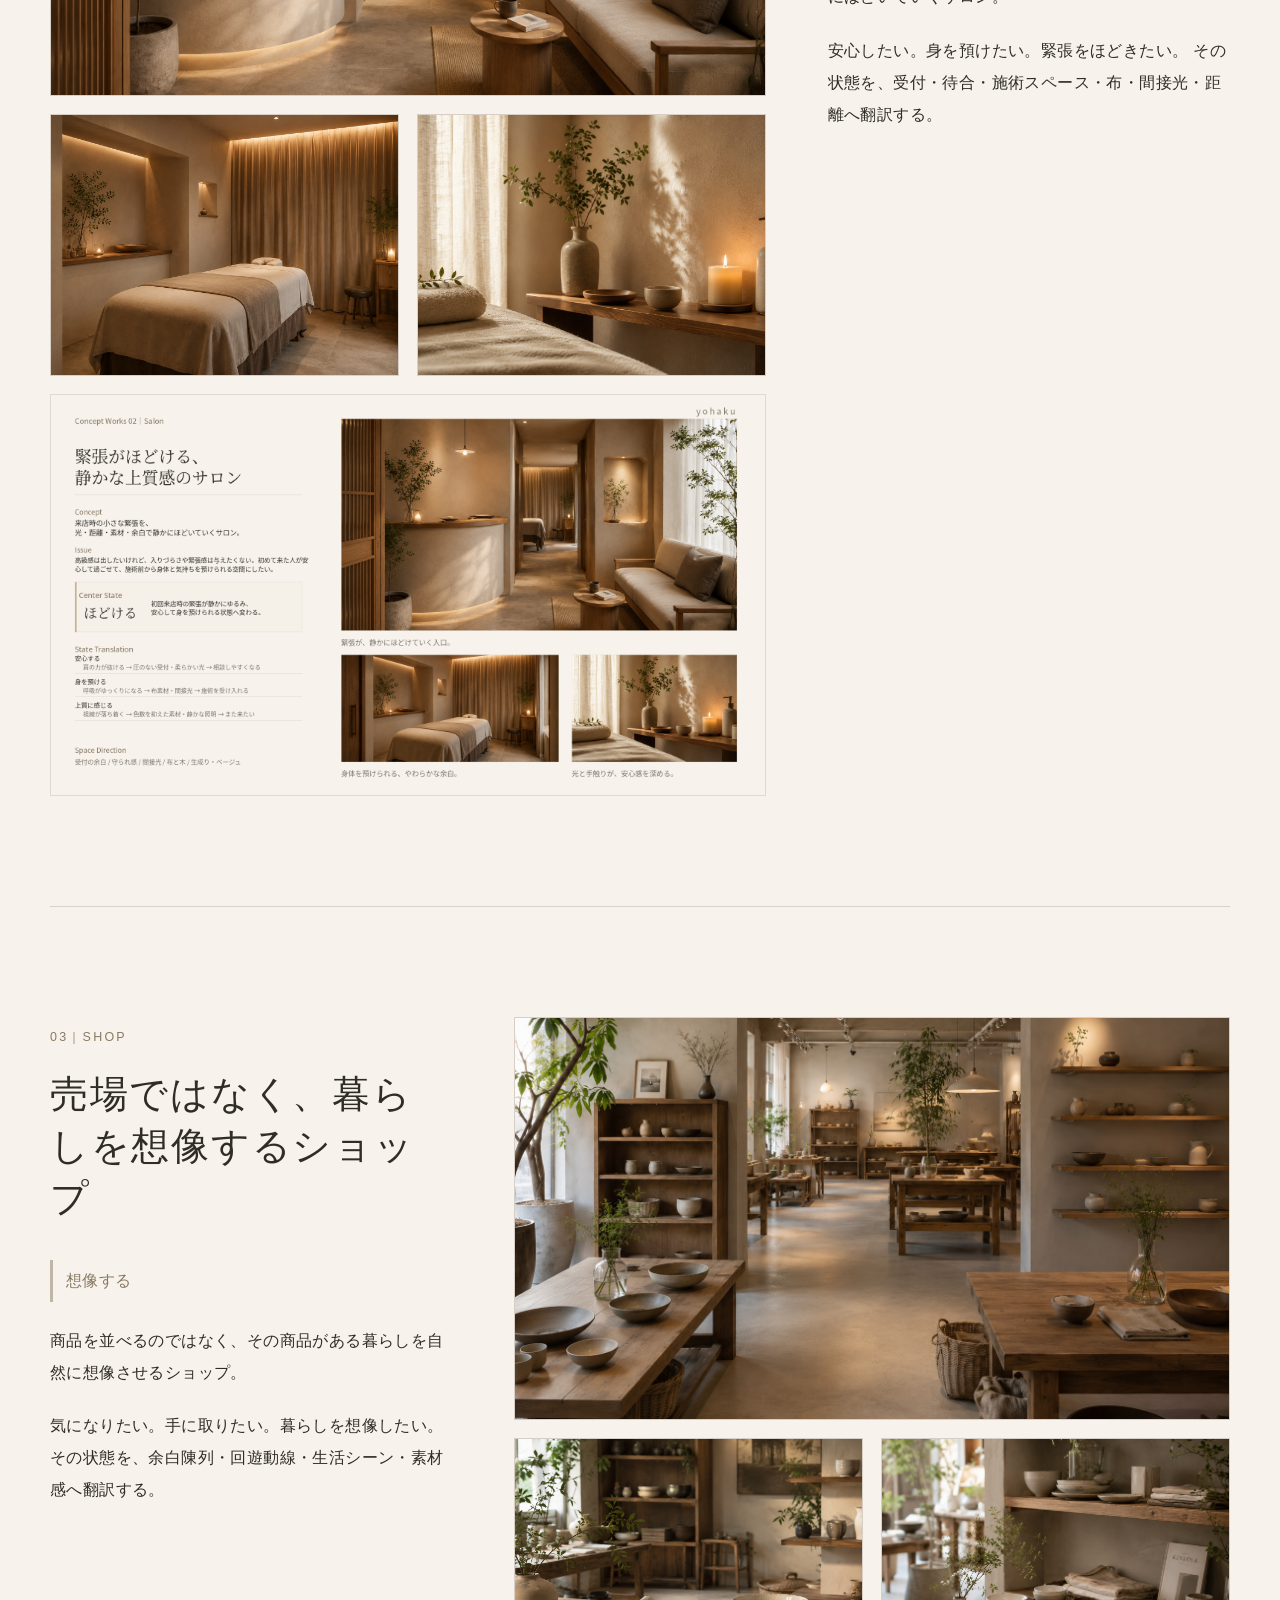
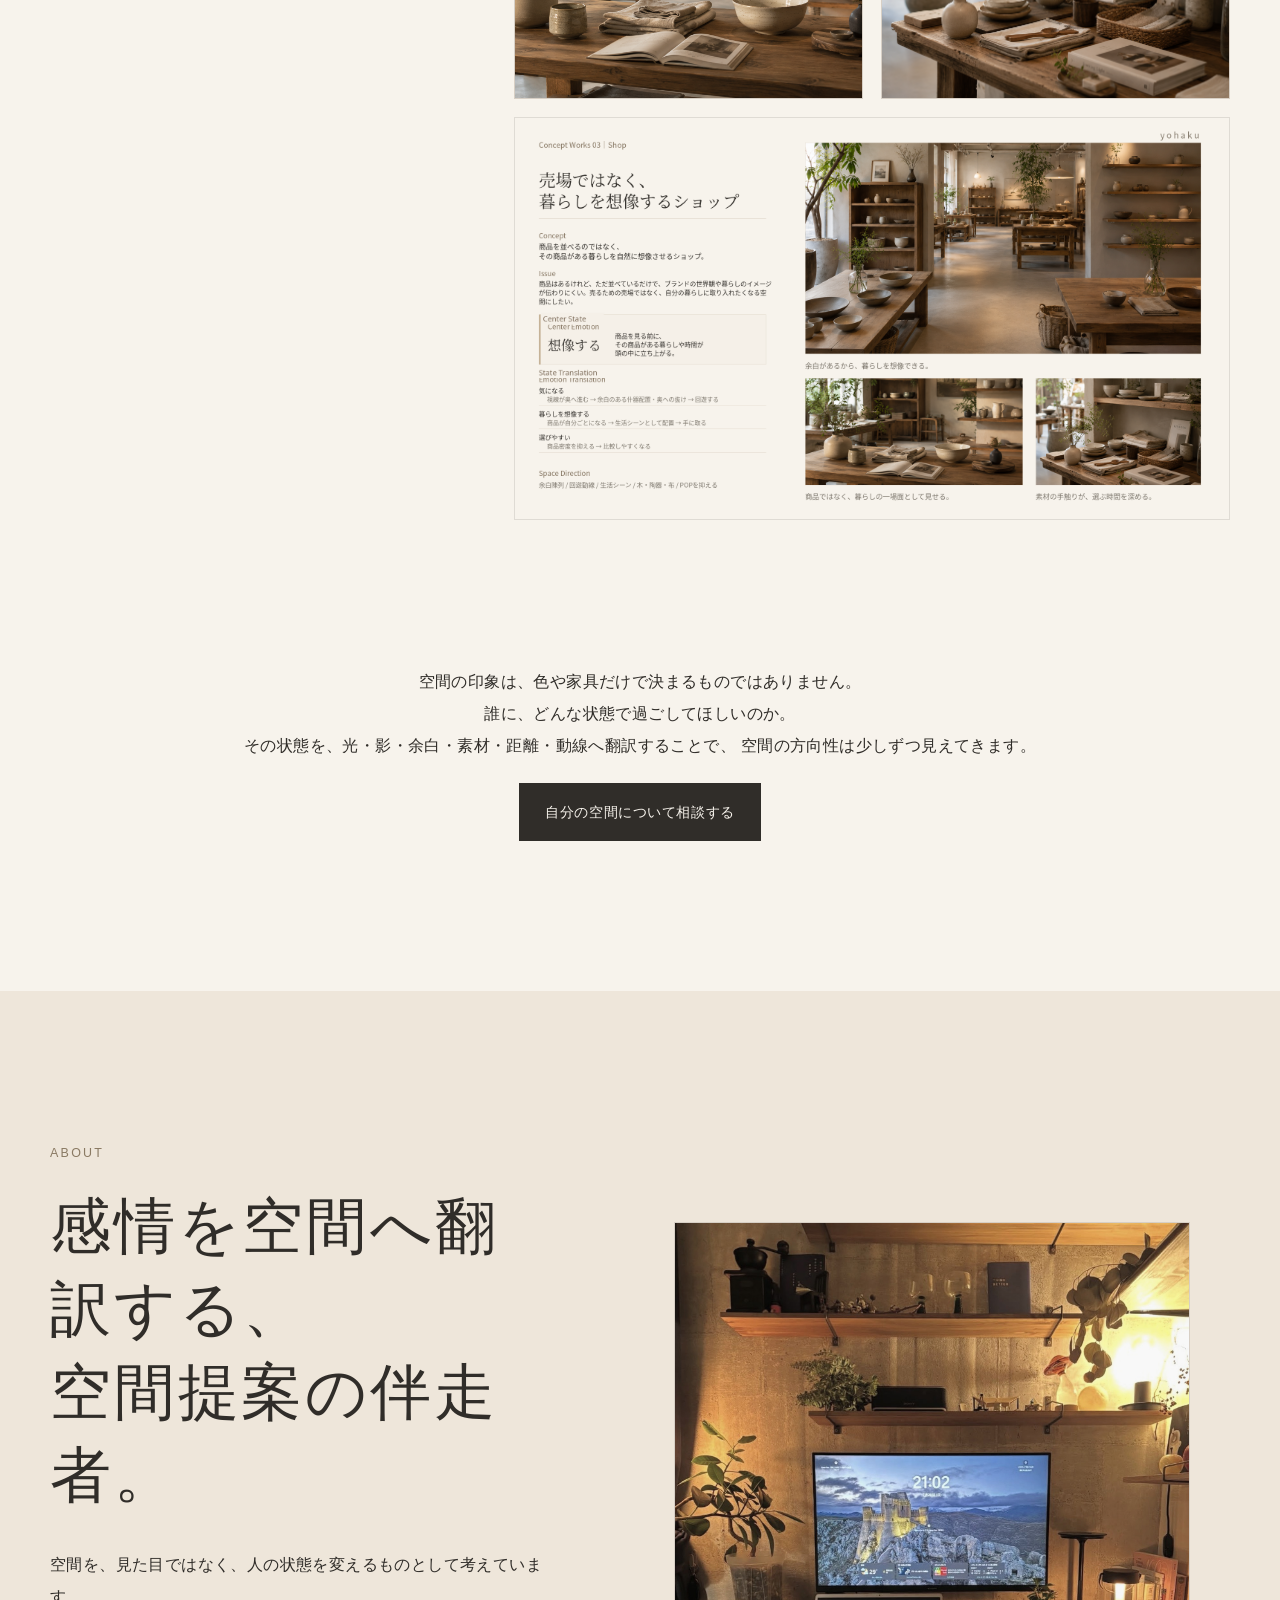
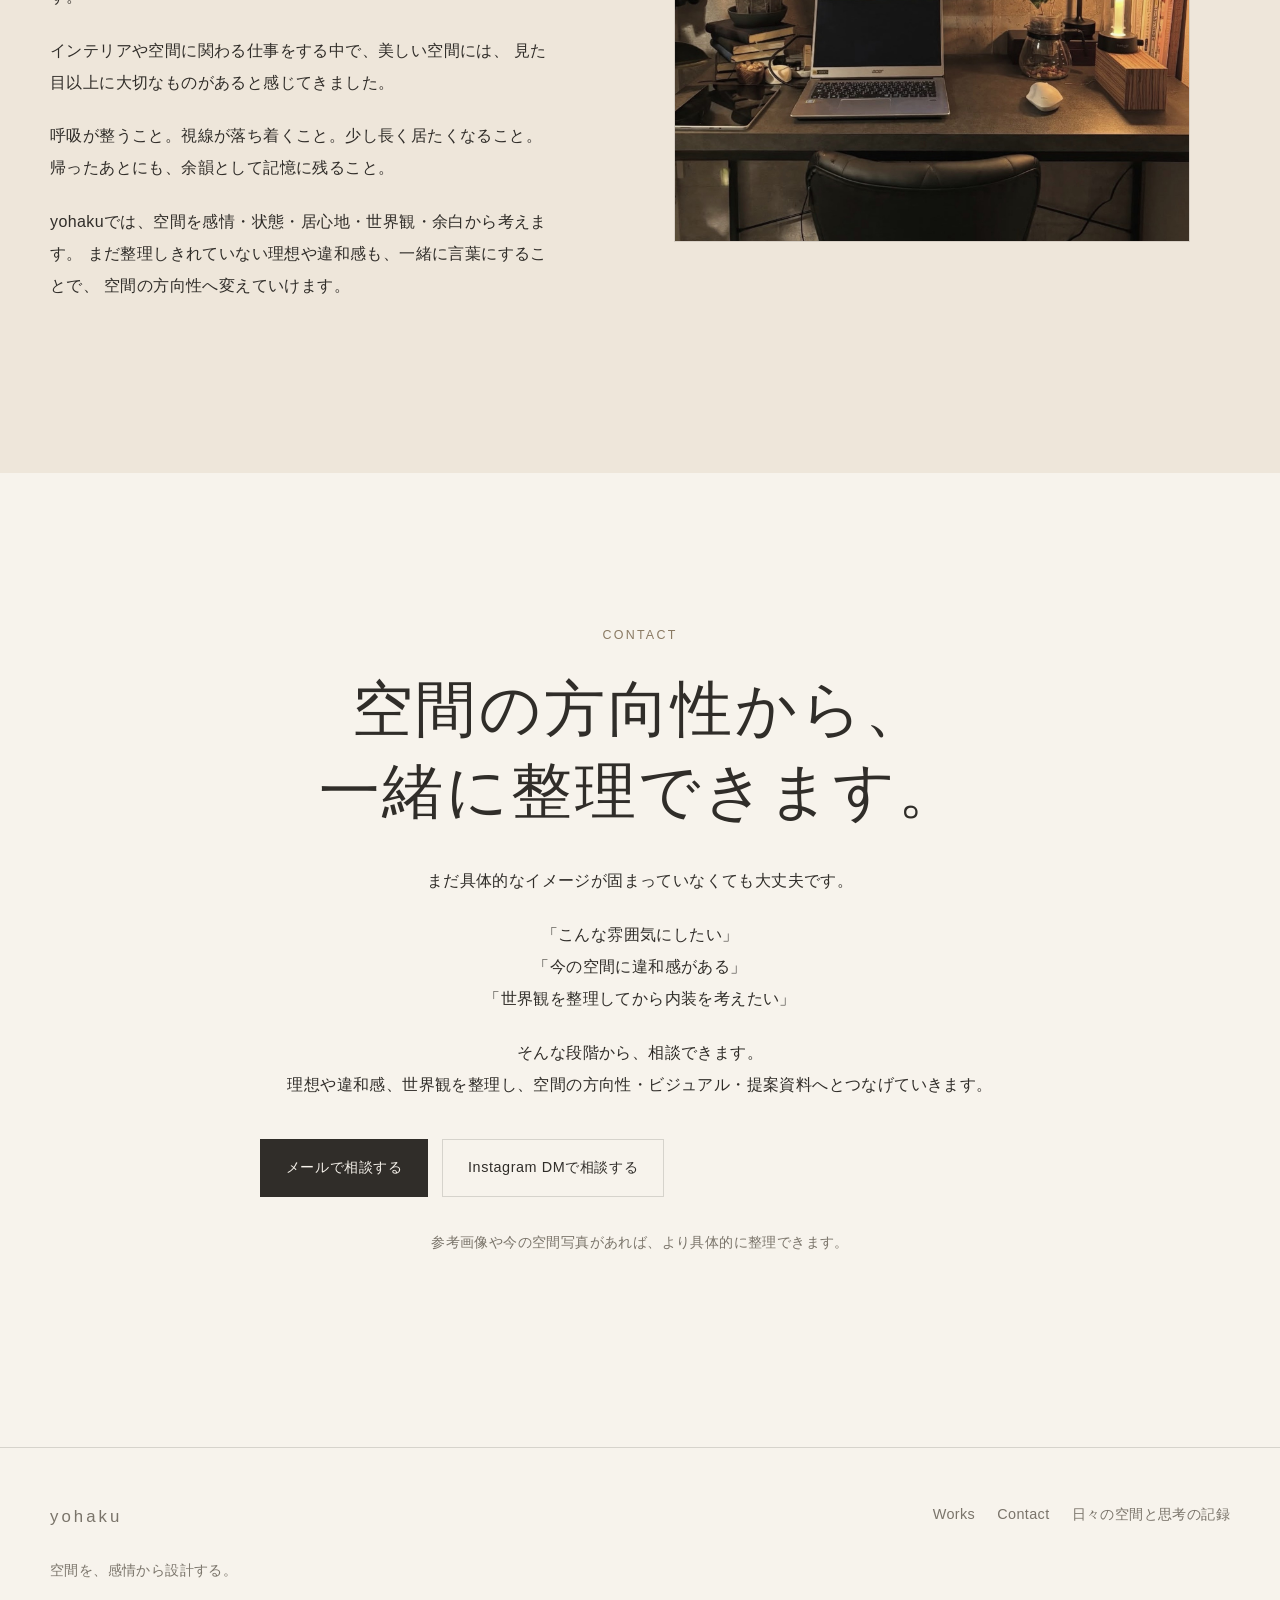
==== commit eab08ae2: "Add files via upload" ====
--- a/index.html
+++ b/index.html
@@ -359,6 +359,18 @@
   aspect-ratio: 16 / 9;
 }
 
+
+.image-grid--two {
+  grid-template-columns: 1fr;
+}
+
+.image-grid--two img,
+.image-grid--two img:first-child {
+  grid-column: auto;
+  aspect-ratio: 16 / 9;
+  object-fit: cover;
+}
+
 .works-list {
   margin-top: 90px;
 }
@@ -1077,6 +1089,7 @@
 
 </style>
 <!-- yohaku final wording polish: state / sensory / range update -->
+<!-- yohaku final public polish: design image removed / concept sheets state update -->
 </head>
 
 <body>
@@ -1295,8 +1308,7 @@
           </p>
         </div>
 
-        <div class="image-grid">
-          <img src="design_direction_01.jpg" alt="棚と照明がつくる静かな素材感" />
+        <div class="image-grid image-grid--two">
           <img src="design_direction_02.jpg" alt="壁に落ちる光と影、余白のある椅子と植物" />
           <img src="design_direction_03.jpg" alt="コーヒーカップと影がつくる静かな余韻" />
         </div>
